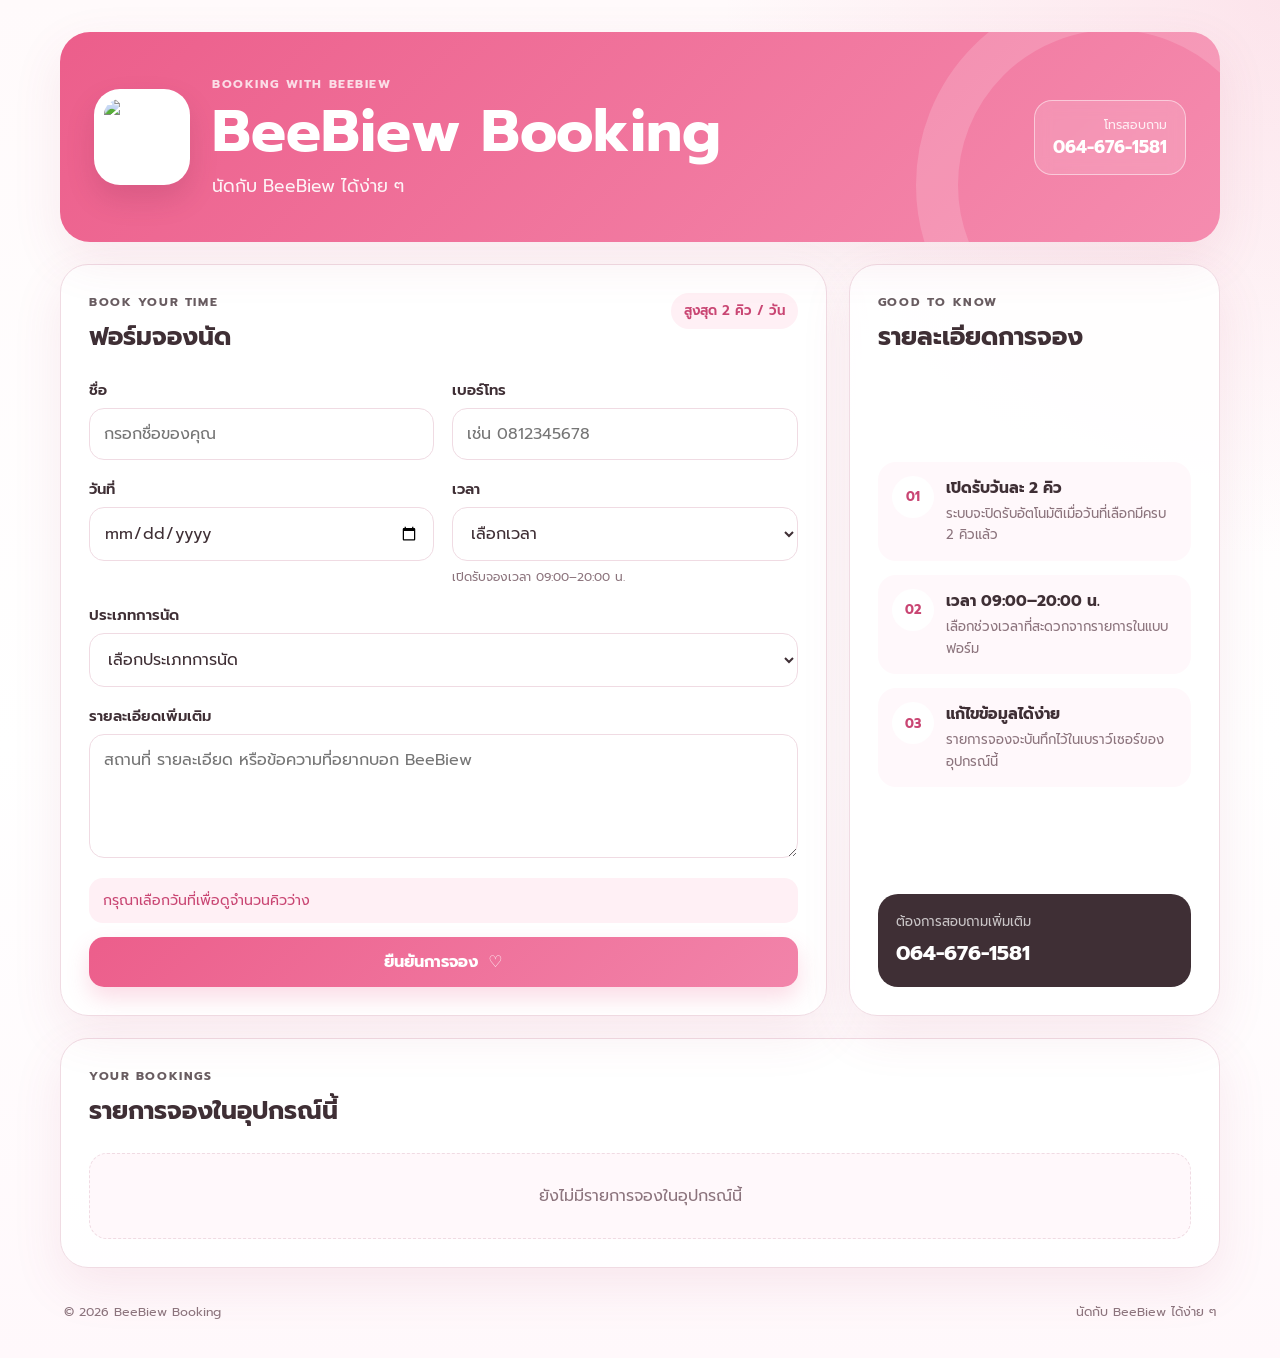
==== index.html @ 846bb70e "Add website files" ====
<!DOCTYPE html>
<html lang="th">
<head>
  <meta charset="UTF-8" />
  <meta name="viewport" content="width=device-width, initial-scale=1.0" />
  <meta name="theme-color" content="#ec5e8b" />
  <title>BeeBiew Booking</title>
  <link rel="preconnect" href="https://fonts.googleapis.com">
  <link rel="preconnect" href="https://fonts.gstatic.com" crossorigin>
  <link href="https://fonts.googleapis.com/css2?family=Prompt:wght@300;400;500;600;700&display=swap" rel="stylesheet">
  <link rel="stylesheet" href="style.css" />
</head>
<body>
  <div class="page-shell">
    <header class="hero">
      <div class="hero__content">
        <img class="logo" src="assets/logo.png" alt="BeeBiew Booking logo">
        <div>
          <p class="eyebrow">BOOKING WITH BEEBIEW</p>
          <h1>BeeBiew Booking</h1>
          <p class="subtitle">นัดกับ BeeBiew ได้ง่าย ๆ</p>
        </div>
      </div>
      <a class="phone-link" href="tel:0646761581" aria-label="โทรหา BeeBiew">
        <span>โทรสอบถาม</span>
        <strong>064-676-1581</strong>
      </a>
    </header>

    <main class="content-grid">
      <section class="card booking-card">
        <div class="section-heading">
          <div>
            <p class="eyebrow">BOOK YOUR TIME</p>
            <h2>ฟอร์มจองนัด</h2>
          </div>
          <div class="slot-badge" id="slotBadge">สูงสุด 2 คิว / วัน</div>
        </div>

        <form id="bookingForm" novalidate>
          <div class="form-grid">
            <div class="field">
              <label for="name">ชื่อ</label>
              <input id="name" name="name" type="text" placeholder="กรอกชื่อของคุณ" required />
              <small class="error"></small>
            </div>

            <div class="field">
              <label for="phone">เบอร์โทร</label>
              <input id="phone" name="phone" type="tel" inputmode="tel" placeholder="เช่น 0812345678" required />
              <small class="error"></small>
            </div>

            <div class="field">
              <label for="date">วันที่</label>
              <input id="date" name="date" type="date" required />
              <small class="error"></small>
            </div>

            <div class="field">
              <label for="time">เวลา</label>
              <select id="time" name="time" required>
                <option value="">เลือกเวลา</option>
              </select>
              <small class="hint">เปิดรับจองเวลา 09:00–20:00 น.</small>
              <small class="error"></small>
            </div>

            <div class="field field--full">
              <label for="type">ประเภทการนัด</label>
              <select id="type" name="type" required>
                <option value="">เลือกประเภทการนัด</option>
                <option>นัดเที่ยว</option>
                <option>นัดกินข้าว</option>
                <option>นัดมาห้อง</option>
                <option>นัดดูหนัง</option>
                <option>นัดอื่น ๆ</option>
              </select>
              <small class="error"></small>
            </div>

            <div class="field field--full">
              <label for="details">รายละเอียดเพิ่มเติม</label>
              <textarea id="details" name="details" rows="4" placeholder="สถานที่ รายละเอียด หรือข้อความที่อยากบอก BeeBiew"></textarea>
              <small class="error"></small>
            </div>
          </div>

          <div class="availability" id="availability" aria-live="polite">
            กรุณาเลือกวันที่เพื่อดูจำนวนคิวว่าง
          </div>

          <button class="primary-button" type="submit">
            <span>ยืนยันการจอง</span>
            <span aria-hidden="true">♡</span>
          </button>
        </form>
      </section>

      <aside class="card info-card">
        <div>
          <p class="eyebrow">GOOD TO KNOW</p>
          <h2>รายละเอียดการจอง</h2>
        </div>

        <div class="info-list">
          <div class="info-item">
            <span class="info-icon">01</span>
            <div>
              <h3>เปิดรับวันละ 2 คิว</h3>
              <p>ระบบจะปิดรับอัตโนมัติเมื่อวันที่เลือกมีครบ 2 คิวแล้ว</p>
            </div>
          </div>
          <div class="info-item">
            <span class="info-icon">02</span>
            <div>
              <h3>เวลา 09:00–20:00 น.</h3>
              <p>เลือกช่วงเวลาที่สะดวกจากรายการในแบบฟอร์ม</p>
            </div>
          </div>
          <div class="info-item">
            <span class="info-icon">03</span>
            <div>
              <h3>แก้ไขข้อมูลได้ง่าย</h3>
              <p>รายการจองจะบันทึกไว้ในเบราว์เซอร์ของอุปกรณ์นี้</p>
            </div>
          </div>
        </div>

        <div class="contact-box">
          <p>ต้องการสอบถามเพิ่มเติม</p>
          <a href="tel:0646761581">064-676-1581</a>
        </div>
      </aside>
    </main>

    <section class="card bookings-card">
      <div class="section-heading">
        <div>
          <p class="eyebrow">YOUR BOOKINGS</p>
          <h2>รายการจองในอุปกรณ์นี้</h2>
        </div>
        <button class="text-button" id="clearAll" type="button">ล้างทั้งหมด</button>
      </div>
      <div id="bookingList" class="booking-list"></div>
    </section>

    <footer>
      <p>© <span id="year"></span> BeeBiew Booking</p>
      <p>นัดกับ BeeBiew ได้ง่าย ๆ</p>
    </footer>
  </div>

  <div class="modal" id="successModal" aria-hidden="true">
    <div class="modal__backdrop" data-close-modal></div>
    <div class="modal__content" role="dialog" aria-modal="true" aria-labelledby="modalTitle">
      <div class="success-icon">✓</div>
      <h2 id="modalTitle">จองสำเร็จแล้ว</h2>
      <p id="modalText">บันทึกรายการจองเรียบร้อย</p>
      <button class="primary-button" type="button" data-close-modal>ตกลง</button>
    </div>
  </div>

  <script src="script.js"></script>
</body>
</html>
---- style.css ----
* {
  box-sizing: border-box;
}

:root {
  --pink: #ec5e8b;
  --pink-dark: #c94673;
  --pink-soft: #fff0f5;
  --pink-pale: #fff8fb;
  --text: #3f2f35;
  --muted: #8c747d;
  --white: #ffffff;
  --border: #f0dbe3;
  --danger: #c93f52;
  --shadow: 0 18px 50px rgba(183, 70, 111, 0.10);
}

html {
  scroll-behavior: smooth;
}

body {
  margin: 0;
  min-height: 100vh;
  font-family: "Prompt", system-ui, -apple-system, BlinkMacSystemFont, "Segoe UI", sans-serif;
  color: var(--text);
  background:
    radial-gradient(circle at top right, rgba(236, 94, 139, 0.14), transparent 30%),
    linear-gradient(180deg, #fffafb 0%, #fff 55%, #fff8fb 100%);
}

button,
input,
select,
textarea {
  font: inherit;
}

button,
a {
  -webkit-tap-highlight-color: transparent;
}

.page-shell {
  width: min(1160px, calc(100% - 32px));
  margin: 0 auto;
  padding: 32px 0 24px;
}

.hero {
  min-height: 210px;
  padding: 34px;
  border-radius: 30px;
  display: flex;
  justify-content: space-between;
  align-items: center;
  gap: 24px;
  color: var(--white);
  background: linear-gradient(135deg, #ec5e8b 0%, #f58caf 100%);
  box-shadow: var(--shadow);
  position: relative;
  overflow: hidden;
}

.hero::after {
  content: "";
  position: absolute;
  right: -90px;
  bottom: -140px;
  width: 310px;
  height: 310px;
  border-radius: 50%;
  border: 42px solid rgba(255, 255, 255, 0.16);
}

.hero__content {
  display: flex;
  align-items: center;
  gap: 22px;
  position: relative;
  z-index: 1;
}

.logo {
  width: 96px;
  height: 96px;
  object-fit: contain;
  background: var(--white);
  border-radius: 26px;
  padding: 10px;
  box-shadow: 0 14px 28px rgba(121, 41, 70, 0.18);
}

.eyebrow {
  margin: 0 0 7px;
  font-size: 0.76rem;
  font-weight: 700;
  letter-spacing: 0.13em;
  opacity: 0.78;
}

.hero h1 {
  margin: 0;
  font-size: clamp(2rem, 5vw, 3.65rem);
  line-height: 1.08;
}

.subtitle {
  margin: 9px 0 0;
  font-size: 1.08rem;
  font-weight: 400;
  opacity: 0.92;
}

.phone-link {
  position: relative;
  z-index: 1;
  display: flex;
  flex-direction: column;
  align-items: flex-end;
  color: var(--white);
  text-decoration: none;
  padding: 14px 18px;
  border: 1px solid rgba(255,255,255,0.5);
  border-radius: 18px;
  background: rgba(255,255,255,0.14);
  backdrop-filter: blur(8px);
}

.phone-link span {
  font-size: 0.78rem;
  opacity: 0.85;
}

.phone-link strong {
  font-size: 1.1rem;
}

.content-grid {
  display: grid;
  grid-template-columns: minmax(0, 1.55fr) minmax(290px, 0.75fr);
  gap: 22px;
  margin-top: 22px;
}

.card {
  border: 1px solid var(--border);
  border-radius: 28px;
  background: rgba(255,255,255,0.92);
  box-shadow: var(--shadow);
}

.booking-card,
.info-card,
.bookings-card {
  padding: 28px;
}

.section-heading {
  display: flex;
  justify-content: space-between;
  align-items: flex-start;
  gap: 18px;
  margin-bottom: 24px;
}

.section-heading h2,
.info-card h2 {
  margin: 0;
  font-size: 1.55rem;
}

.slot-badge {
  padding: 8px 13px;
  border-radius: 999px;
  color: var(--pink-dark);
  background: var(--pink-soft);
  font-size: 0.83rem;
  font-weight: 600;
  white-space: nowrap;
}

.form-grid {
  display: grid;
  grid-template-columns: 1fr 1fr;
  gap: 18px;
}

.field {
  display: flex;
  flex-direction: column;
  gap: 7px;
}

.field--full {
  grid-column: 1 / -1;
}

label {
  font-size: 0.92rem;
  font-weight: 600;
}

input,
select,
textarea {
  width: 100%;
  border: 1px solid var(--border);
  border-radius: 15px;
  padding: 13px 14px;
  outline: none;
  color: var(--text);
  background: var(--white);
  transition: border-color 0.2s ease, box-shadow 0.2s ease, transform 0.2s ease;
}

input:focus,
select:focus,
textarea:focus {
  border-color: var(--pink);
  box-shadow: 0 0 0 4px rgba(236, 94, 139, 0.11);
}

textarea {
  resize: vertical;
  min-height: 118px;
}

.hint {
  color: var(--muted);
  font-size: 0.76rem;
}

.error {
  display: none;
  color: var(--danger);
  font-size: 0.76rem;
}

.field.invalid input,
.field.invalid select,
.field.invalid textarea {
  border-color: var(--danger);
}

.field.invalid .error {
  display: block;
}

.availability {
  margin: 20px 0 14px;
  padding: 12px 14px;
  border-radius: 14px;
  color: var(--pink-dark);
  background: var(--pink-soft);
  font-size: 0.88rem;
}

.availability.full {
  color: var(--danger);
  background: #fff0f2;
}

.primary-button {
  width: 100%;
  min-height: 50px;
  border: 0;
  border-radius: 15px;
  color: var(--white);
  background: linear-gradient(135deg, var(--pink), #f284aa);
  font-weight: 700;
  cursor: pointer;
  display: flex;
  justify-content: center;
  align-items: center;
  gap: 10px;
  box-shadow: 0 11px 22px rgba(236, 94, 139, 0.22);
  transition: transform 0.2s ease, opacity 0.2s ease;
}

.primary-button:hover {
  transform: translateY(-1px);
}

.primary-button:disabled {
  cursor: not-allowed;
  opacity: 0.5;
  transform: none;
}

.info-card {
  display: flex;
  flex-direction: column;
  justify-content: space-between;
}

.info-list {
  display: grid;
  gap: 14px;
  margin: 26px 0;
}

.info-item {
  display: grid;
  grid-template-columns: 42px 1fr;
  gap: 12px;
  align-items: flex-start;
  padding: 14px;
  border-radius: 18px;
  background: var(--pink-pale);
}

.info-icon {
  display: grid;
  place-items: center;
  width: 42px;
  height: 42px;
  border-radius: 50%;
  color: var(--pink-dark);
  background: var(--white);
  font-weight: 700;
  font-size: 0.8rem;
}

.info-item h3 {
  margin: 0 0 5px;
  font-size: 0.96rem;
}

.info-item p {
  margin: 0;
  color: var(--muted);
  font-size: 0.82rem;
  line-height: 1.65;
}

.contact-box {
  padding: 18px;
  border-radius: 20px;
  color: var(--white);
  background: var(--text);
}

.contact-box p {
  margin: 0 0 5px;
  font-size: 0.82rem;
  opacity: 0.72;
}

.contact-box a {
  color: var(--white);
  font-size: 1.3rem;
  font-weight: 700;
  text-decoration: none;
}

.bookings-card {
  margin-top: 22px;
}

.text-button {
  border: 0;
  padding: 8px 0;
  color: var(--pink-dark);
  background: transparent;
  font-weight: 600;
  cursor: pointer;
}

.booking-list {
  display: grid;
  gap: 12px;
}

.booking-item {
  display: grid;
  grid-template-columns: 1fr auto;
  gap: 18px;
  align-items: center;
  padding: 16px 18px;
  border: 1px solid var(--border);
  border-radius: 18px;
  background: var(--pink-pale);
}

.booking-item h3 {
  margin: 0 0 6px;
  font-size: 1rem;
}

.booking-meta {
  margin: 0;
  color: var(--muted);
  font-size: 0.82rem;
  line-height: 1.65;
}

.delete-button {
  border: 0;
  border-radius: 12px;
  padding: 9px 12px;
  color: var(--danger);
  background: #fff0f2;
  font-weight: 600;
  cursor: pointer;
}

.empty-state {
  padding: 30px 18px;
  border: 1px dashed var(--border);
  border-radius: 18px;
  text-align: center;
  color: var(--muted);
  background: var(--pink-pale);
}

footer {
  display: flex;
  justify-content: space-between;
  gap: 18px;
  padding: 22px 4px 0;
  color: var(--muted);
  font-size: 0.78rem;
}

.modal {
  position: fixed;
  inset: 0;
  display: none;
  place-items: center;
  padding: 20px;
  z-index: 20;
}

.modal.show {
  display: grid;
}

.modal__backdrop {
  position: absolute;
  inset: 0;
  background: rgba(63, 47, 53, 0.48);
  backdrop-filter: blur(4px);
}

.modal__content {
  position: relative;
  width: min(420px, 100%);
  padding: 30px;
  border-radius: 26px;
  text-align: center;
  background: var(--white);
  box-shadow: var(--shadow);
}

.success-icon {
  width: 68px;
  height: 68px;
  margin: 0 auto 16px;
  display: grid;
  place-items: center;
  border-radius: 50%;
  color: var(--white);
  background: var(--pink);
  font-size: 2rem;
  font-weight: 700;
}

.modal__content h2 {
  margin: 0 0 8px;
}

.modal__content p {
  margin: 0 0 22px;
  color: var(--muted);
}

@media (max-width: 820px) {
  .hero {
    align-items: flex-start;
    flex-direction: column;
  }

  .phone-link {
    align-items: flex-start;
  }

  .content-grid {
    grid-template-columns: 1fr;
  }
}

@media (max-width: 560px) {
  .page-shell {
    width: min(100% - 20px, 1160px);
    padding-top: 10px;
  }

  .hero,
  .card {
    border-radius: 22px;
  }

  .hero {
    min-height: auto;
    padding: 24px 20px;
  }

  .hero__content {
    align-items: flex-start;
    gap: 14px;
  }

  .logo {
    width: 72px;
    height: 72px;
    border-radius: 20px;
  }

  .hero h1 {
    font-size: 2rem;
  }

  .subtitle {
    font-size: 0.96rem;
  }

  .phone-link {
    width: 100%;
  }

  .booking-card,
  .info-card,
  .bookings-card {
    padding: 20px;
  }

  .section-heading {
    flex-direction: column;
    margin-bottom: 20px;
  }

  .form-grid {
    grid-template-columns: 1fr;
  }

  .field--full {
    grid-column: auto;
  }

  .booking-item {
    grid-template-columns: 1fr;
  }

  .delete-button {
    width: 100%;
  }

  footer {
    flex-direction: column;
    gap: 2px;
  }
}
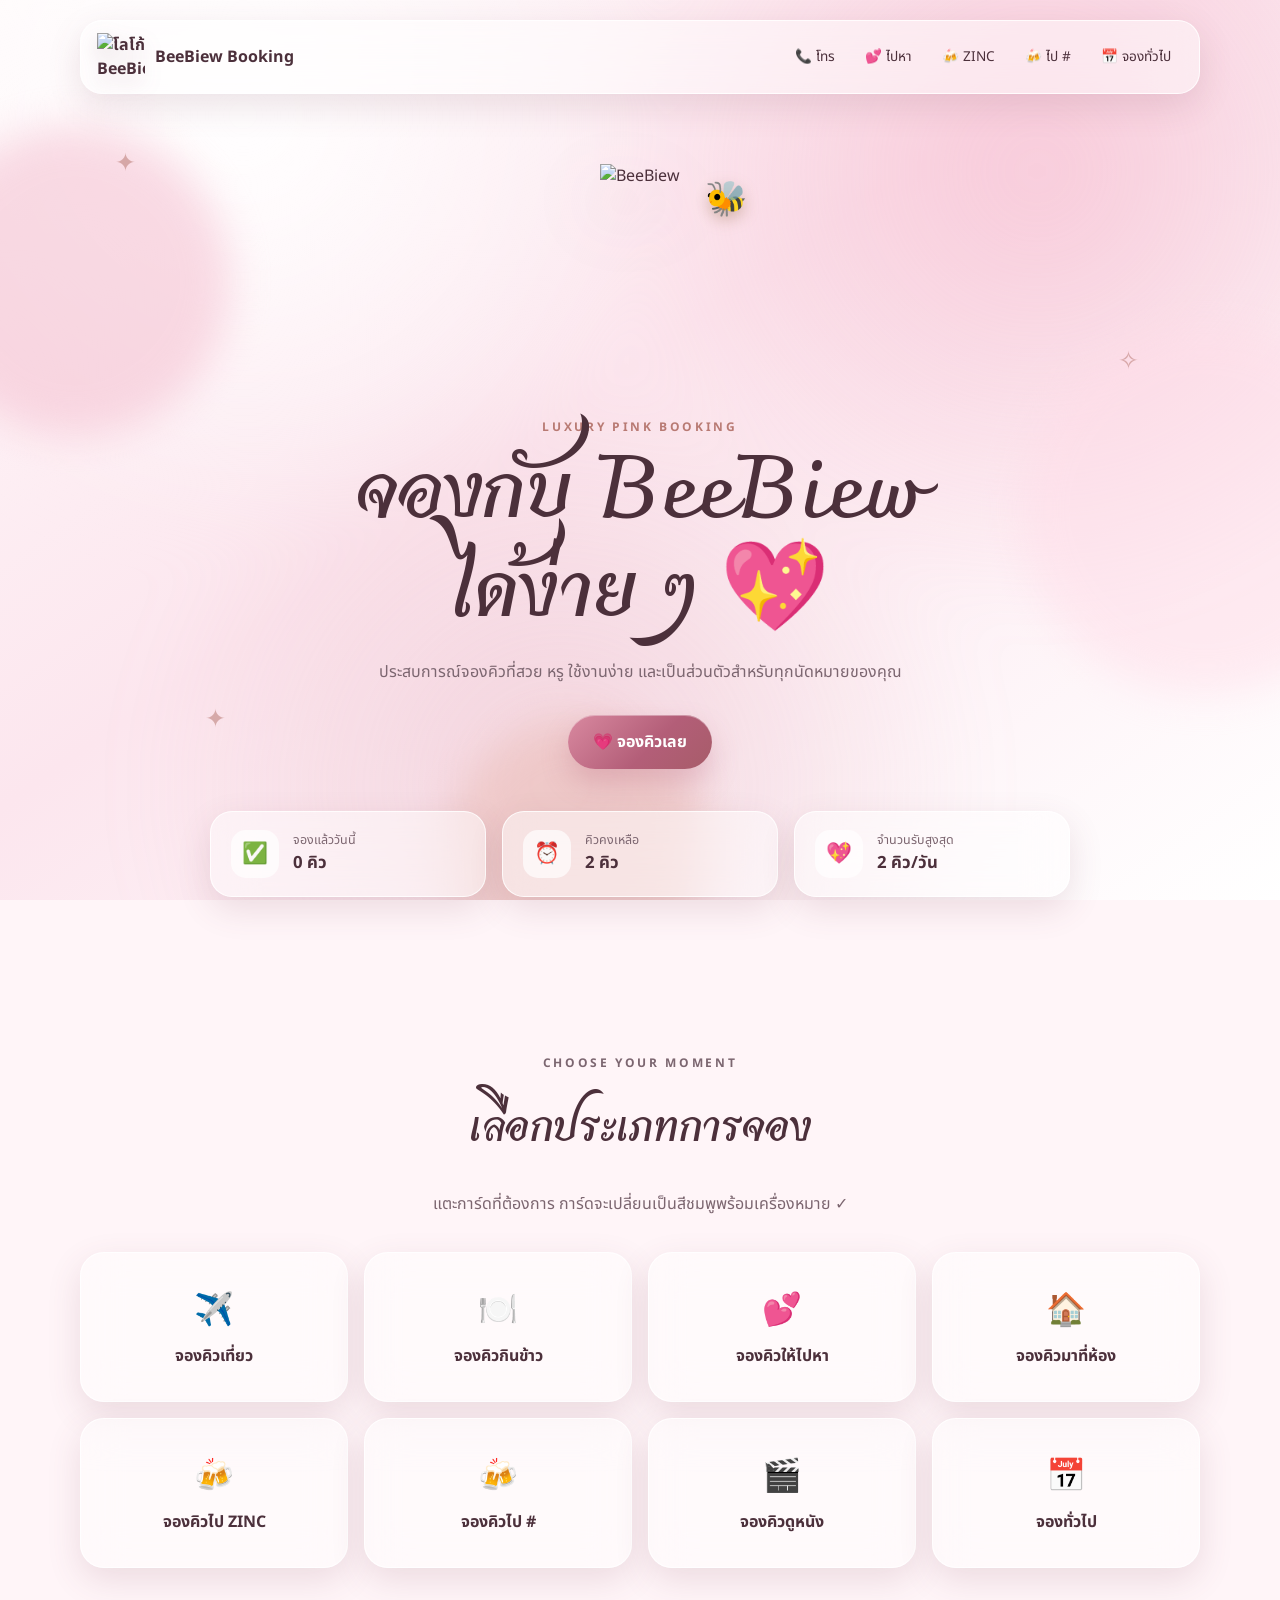
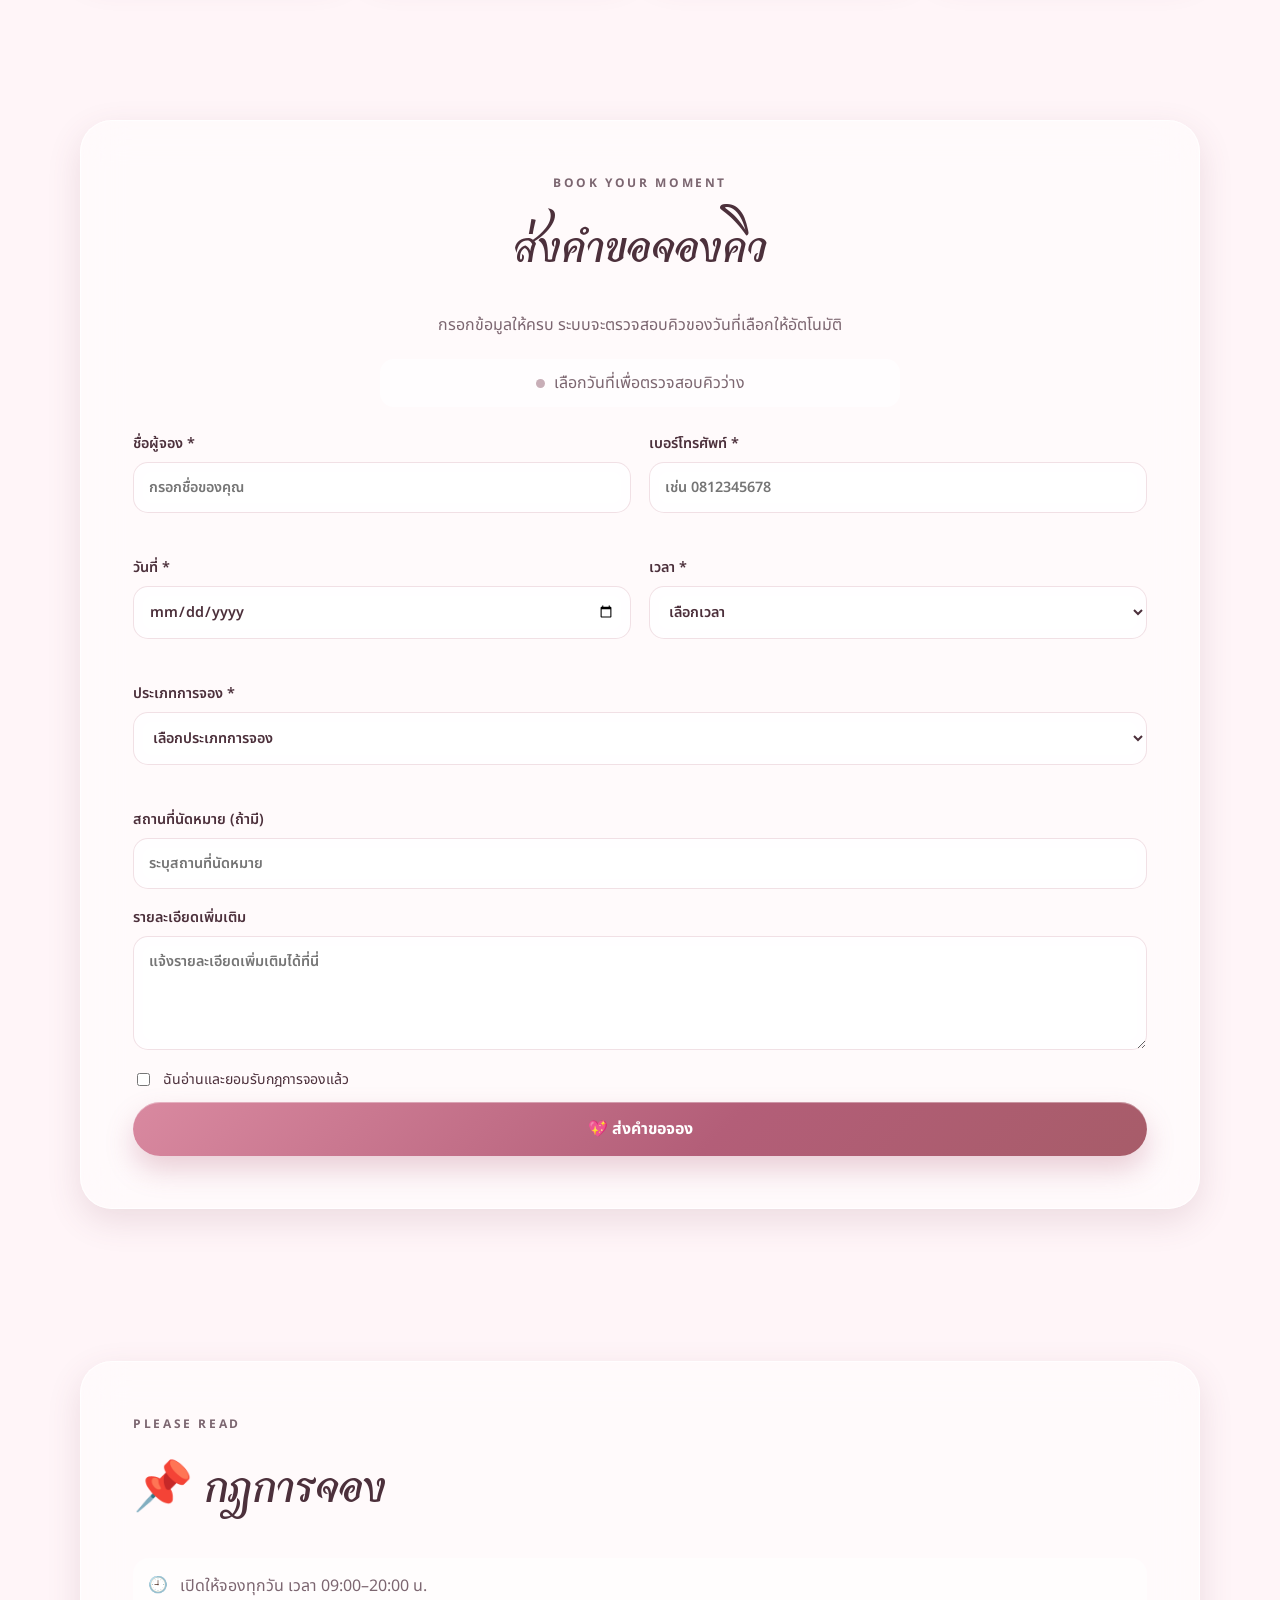
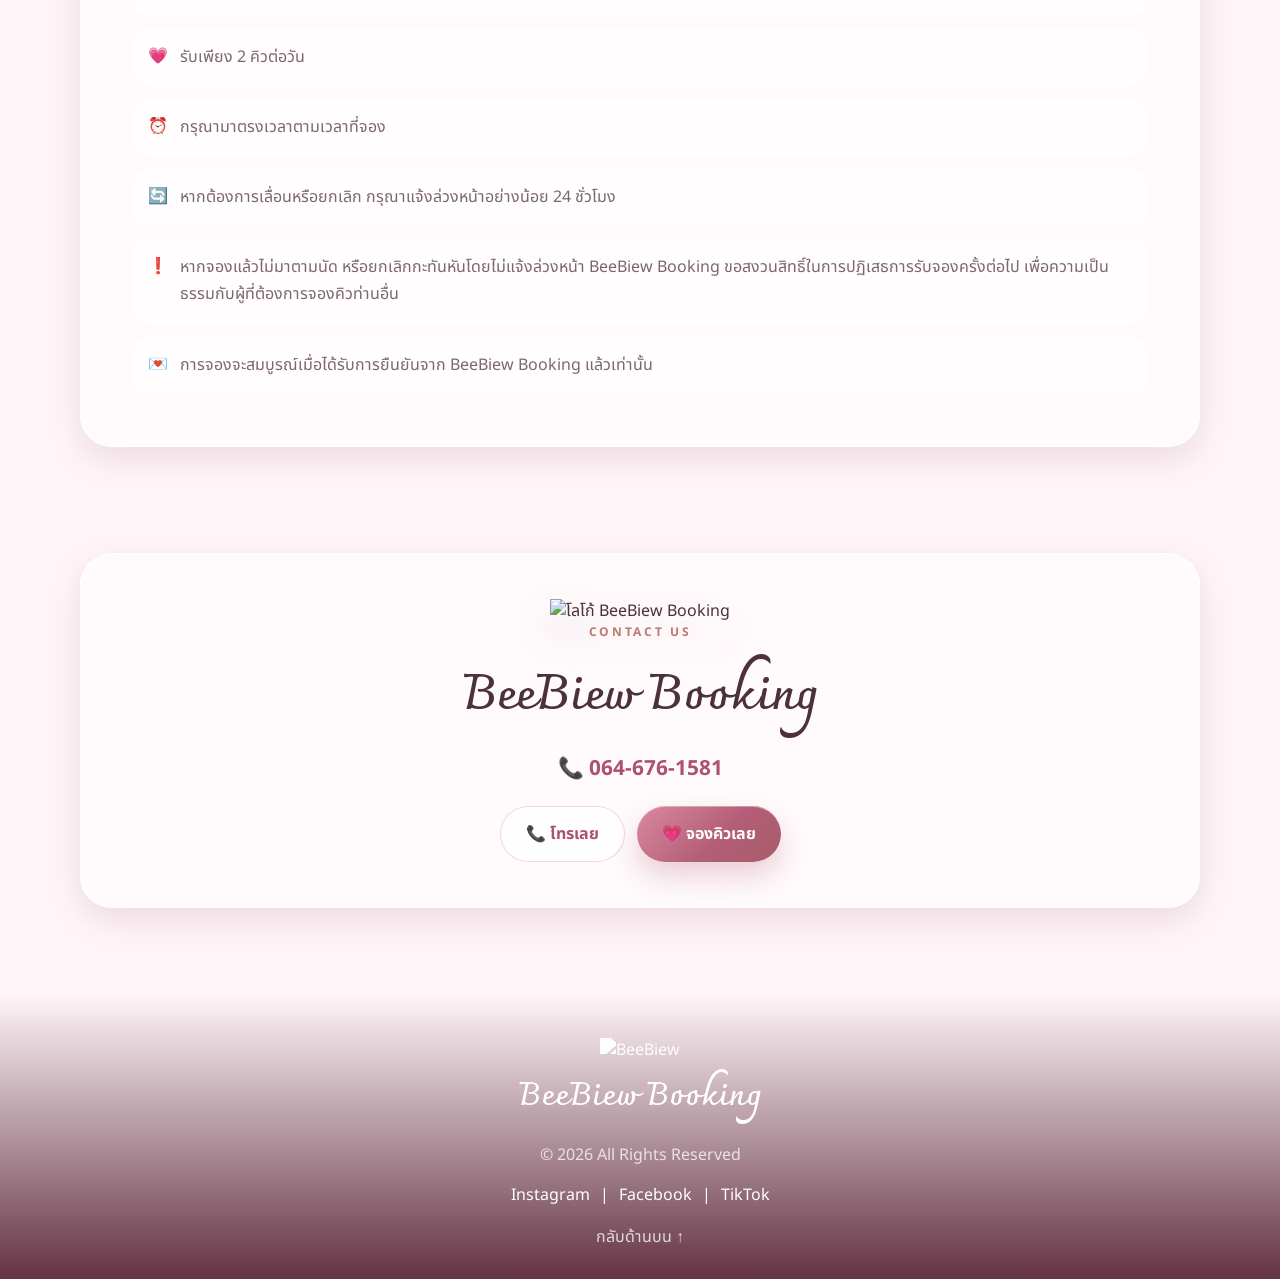
==== commit 12eb0c30: "Upload new BeeBiew Booking" ====
--- a/index.html
+++ b/index.html
@@ -3,164 +3,90 @@
 <head>
   <meta charset="UTF-8" />
   <meta name="viewport" content="width=device-width, initial-scale=1.0" />
-  <meta name="theme-color" content="#ec5e8b" />
+  <meta name="theme-color" content="#c46d84" />
+  <meta name="description" content="BeeBiew Booking ระบบส่งคำขอจองคิวออนไลน์สไตล์ Luxury Pink" />
   <title>BeeBiew Booking</title>
   <link rel="preconnect" href="https://fonts.googleapis.com">
   <link rel="preconnect" href="https://fonts.gstatic.com" crossorigin>
-  <link href="https://fonts.googleapis.com/css2?family=Prompt:wght@300;400;500;600;700&display=swap" rel="stylesheet">
+  <link href="https://fonts.googleapis.com/css2?family=Charmonman:wght@400;700&family=Noto+Sans+Thai:wght@300;400;500;600;700&display=swap" rel="stylesheet">
   <link rel="stylesheet" href="style.css" />
 </head>
 <body>
-  <div class="page-shell">
-    <header class="hero">
-      <div class="hero__content">
-        <img class="logo" src="assets/logo.png" alt="BeeBiew Booking logo">
-        <div>
-          <p class="eyebrow">BOOKING WITH BEEBIEW</p>
-          <h1>BeeBiew Booking</h1>
-          <p class="subtitle">นัดกับ BeeBiew ได้ง่าย ๆ</p>
-        </div>
+  <div class="luxury-bg" aria-hidden="true">
+    <span class="blur-orb orb-one"></span><span class="blur-orb orb-two"></span><span class="blur-orb orb-three"></span>
+    <span class="sparkle sparkle-one">✦</span><span class="sparkle sparkle-two">✧</span><span class="sparkle sparkle-three">✦</span>
+  </div>
+
+  <header class="hero" id="home">
+    <nav class="nav container glass-nav" aria-label="เมนูหลัก">
+      <a class="brand" href="#home"><img src="assets/logo.png" alt="โลโก้ BeeBiew" /><span>BeeBiew Booking</span></a>
+      <div class="nav-menu">
+        <a href="tel:0646761581">📞 โทร</a>
+        <a href="#booking-types">💕 ไปหา</a>
+        <a href="#booking-types">🍻 ZINC</a>
+        <a href="#booking-types">🍻 ไป #</a>
+        <a href="#booking">📅 จองทั่วไป</a>
       </div>
-      <a class="phone-link" href="tel:0646761581" aria-label="โทรหา BeeBiew">
-        <span>โทรสอบถาม</span>
-        <strong>064-676-1581</strong>
-      </a>
-    </header>
+    </nav>
 
-    <main class="content-grid">
-      <section class="card booking-card">
-        <div class="section-heading">
-          <div>
-            <p class="eyebrow">BOOK YOUR TIME</p>
-            <h2>ฟอร์มจองนัด</h2>
-          </div>
-          <div class="slot-badge" id="slotBadge">สูงสุด 2 คิว / วัน</div>
-        </div>
+    <div class="hero-content container reveal">
+      <div class="hero-logo-wrap"><span class="gold-bee">🐝</span><img class="hero-logo" src="assets/logo.png" alt="BeeBiew" /></div>
+      <p class="eyebrow">LUXURY PINK BOOKING</p>
+      <h1>จองกับ BeeBiew<br />ได้ง่าย ๆ <span>💖</span></h1>
+      <p class="hero-text">ประสบการณ์จองคิวที่สวย หรู ใช้งานง่าย และเป็นส่วนตัวสำหรับทุกนัดหมายของคุณ</p>
+      <a class="primary-button bounce-button" href="#booking">💗 จองคิวเลย</a>
 
+      <div class="summary-grid reveal" id="summaryCards">
+        <article class="summary-card glass-panel"><span class="summary-icon">✅</span><div><small>จองแล้ววันนี้</small><strong id="todayBooked">0 คิว</strong></div></article>
+        <article class="summary-card glass-panel"><span class="summary-icon">⏰</span><div><small>คิวคงเหลือ</small><strong id="todayRemaining">2 คิว</strong></div></article>
+        <article class="summary-card glass-panel"><span class="summary-icon">💖</span><div><small>จำนวนรับสูงสุด</small><strong>2 คิว/วัน</strong></div></article>
+      </div>
+    </div>
+  </header>
+
+  <main>
+    <section class="section container reveal" id="booking-types">
+      <div class="section-heading"><p class="eyebrow">CHOOSE YOUR MOMENT</p><h2>เลือกประเภทการจอง</h2><p>แตะการ์ดที่ต้องการ การ์ดจะเปลี่ยนเป็นสีชมพูพร้อมเครื่องหมาย ✓</p></div>
+      <div class="booking-grid" id="bookingCards">
+        <button class="booking-card glass-panel" type="button" data-type="จองคิวเที่ยว"><span class="card-icon">✈️</span><span>จองคิวเที่ยว</span><span class="check">✓</span></button>
+        <button class="booking-card glass-panel" type="button" data-type="จองคิวกินข้าว"><span class="card-icon">🍽️</span><span>จองคิวกินข้าว</span><span class="check">✓</span></button>
+        <button class="booking-card glass-panel" type="button" data-type="จองคิวให้ไปหา"><span class="card-icon">💕</span><span>จองคิวให้ไปหา</span><span class="check">✓</span></button>
+        <button class="booking-card glass-panel" type="button" data-type="จองคิวมาที่ห้อง"><span class="card-icon">🏠</span><span>จองคิวมาที่ห้อง</span><span class="check">✓</span></button>
+        <button class="booking-card glass-panel" type="button" data-type="จองคิวไป Zinc"><span class="card-icon">🍻</span><span>จองคิวไป ZINC</span><span class="check">✓</span></button>
+        <button class="booking-card glass-panel" type="button" data-type="จองคิวไป #"><span class="card-icon">🍻</span><span>จองคิวไป #</span><span class="check">✓</span></button>
+        <button class="booking-card glass-panel" type="button" data-type="จองคิวดูหนัง"><span class="card-icon">🎬</span><span>จองคิวดูหนัง</span><span class="check">✓</span></button>
+        <button class="booking-card glass-panel" type="button" data-type="จองคิวอื่น ๆ"><span class="card-icon">📅</span><span>จองทั่วไป</span><span class="check">✓</span></button>
+      </div>
+    </section>
+
+    <section class="section container reveal" id="booking">
+      <div class="booking-panel glass-panel">
+        <div class="form-intro"><p class="eyebrow">BOOK YOUR MOMENT</p><h2>ส่งคำขอจองคิว</h2><p>กรอกข้อมูลให้ครบ ระบบจะตรวจสอบคิวของวันที่เลือกให้อัตโนมัติ</p><div class="availability" id="availabilityBox" role="status" aria-live="polite"><span class="availability-dot"></span><span id="availabilityText">เลือกวันที่เพื่อตรวจสอบคิวว่าง</span></div></div>
         <form id="bookingForm" novalidate>
           <div class="form-grid">
-            <div class="field">
-              <label for="name">ชื่อ</label>
-              <input id="name" name="name" type="text" placeholder="กรอกชื่อของคุณ" required />
-              <small class="error"></small>
-            </div>
-
-            <div class="field">
-              <label for="phone">เบอร์โทร</label>
-              <input id="phone" name="phone" type="tel" inputmode="tel" placeholder="เช่น 0812345678" required />
-              <small class="error"></small>
-            </div>
-
-            <div class="field">
-              <label for="date">วันที่</label>
-              <input id="date" name="date" type="date" required />
-              <small class="error"></small>
-            </div>
-
-            <div class="field">
-              <label for="time">เวลา</label>
-              <select id="time" name="time" required>
-                <option value="">เลือกเวลา</option>
-              </select>
-              <small class="hint">เปิดรับจองเวลา 09:00–20:00 น.</small>
-              <small class="error"></small>
-            </div>
-
-            <div class="field field--full">
-              <label for="type">ประเภทการนัด</label>
-              <select id="type" name="type" required>
-                <option value="">เลือกประเภทการนัด</option>
-                <option>นัดเที่ยว</option>
-                <option>นัดกินข้าว</option>
-                <option>นัดมาห้อง</option>
-                <option>นัดดูหนัง</option>
-                <option>นัดอื่น ๆ</option>
-              </select>
-              <small class="error"></small>
-            </div>
-
-            <div class="field field--full">
-              <label for="details">รายละเอียดเพิ่มเติม</label>
-              <textarea id="details" name="details" rows="4" placeholder="สถานที่ รายละเอียด หรือข้อความที่อยากบอก BeeBiew"></textarea>
-              <small class="error"></small>
-            </div>
+            <label class="field"><span>ชื่อผู้จอง *</span><input type="text" id="name" name="name" placeholder="กรอกชื่อของคุณ" autocomplete="name" required /><small class="error-message"></small></label>
+            <label class="field"><span>เบอร์โทรศัพท์ *</span><input type="tel" id="phone" name="phone" placeholder="เช่น 0812345678" inputmode="tel" autocomplete="tel" required /><small class="error-message"></small></label>
+            <label class="field"><span>วันที่ *</span><input type="date" id="date" name="date" required /><small class="error-message"></small></label>
+            <label class="field"><span>เวลา *</span><select id="time" name="time" required><option value="">เลือกเวลา</option></select><small class="error-message"></small></label>
+            <label class="field full-width"><span>ประเภทการจอง *</span><select id="bookingType" name="bookingType" required><option value="">เลือกประเภทการจอง</option><option>จองคิวเที่ยว</option><option>จองคิวกินข้าว</option><option>จองคิวให้ไปหา</option><option>จองคิวมาที่ห้อง</option><option>จองคิวไป Zinc</option><option>จองคิวไป #</option><option>จองคิวดูหนัง</option><option>จองคิวอื่น ๆ</option></select><small class="error-message"></small></label>
+            <label class="field full-width"><span>สถานที่นัดหมาย (ถ้ามี)</span><input type="text" id="location" name="location" placeholder="ระบุสถานที่นัดหมาย" /></label>
+            <label class="field full-width"><span>รายละเอียดเพิ่มเติม</span><textarea id="details" name="details" rows="4" placeholder="แจ้งรายละเอียดเพิ่มเติมได้ที่นี่"></textarea></label>
           </div>
-
-          <div class="availability" id="availability" aria-live="polite">
-            กรุณาเลือกวันที่เพื่อดูจำนวนคิวว่าง
-          </div>
-
-          <button class="primary-button" type="submit">
-            <span>ยืนยันการจอง</span>
-            <span aria-hidden="true">♡</span>
-          </button>
+          <label class="consent"><input type="checkbox" id="rulesConsent" required /><span>ฉันอ่านและยอมรับกฎการจองแล้ว</span></label><small class="consent-error" id="consentError"></small>
+          <button class="primary-button submit-button bounce-button" id="submitButton" type="submit">💖 ส่งคำขอจอง</button>
         </form>
-      </section>
-
-      <aside class="card info-card">
-        <div>
-          <p class="eyebrow">GOOD TO KNOW</p>
-          <h2>รายละเอียดการจอง</h2>
-        </div>
-
-        <div class="info-list">
-          <div class="info-item">
-            <span class="info-icon">01</span>
-            <div>
-              <h3>เปิดรับวันละ 2 คิว</h3>
-              <p>ระบบจะปิดรับอัตโนมัติเมื่อวันที่เลือกมีครบ 2 คิวแล้ว</p>
-            </div>
-          </div>
-          <div class="info-item">
-            <span class="info-icon">02</span>
-            <div>
-              <h3>เวลา 09:00–20:00 น.</h3>
-              <p>เลือกช่วงเวลาที่สะดวกจากรายการในแบบฟอร์ม</p>
-            </div>
-          </div>
-          <div class="info-item">
-            <span class="info-icon">03</span>
-            <div>
-              <h3>แก้ไขข้อมูลได้ง่าย</h3>
-              <p>รายการจองจะบันทึกไว้ในเบราว์เซอร์ของอุปกรณ์นี้</p>
-            </div>
-          </div>
-        </div>
-
-        <div class="contact-box">
-          <p>ต้องการสอบถามเพิ่มเติม</p>
-          <a href="tel:0646761581">064-676-1581</a>
-        </div>
-      </aside>
-    </main>
-
-    <section class="card bookings-card">
-      <div class="section-heading">
-        <div>
-          <p class="eyebrow">YOUR BOOKINGS</p>
-          <h2>รายการจองในอุปกรณ์นี้</h2>
-        </div>
-        <button class="text-button" id="clearAll" type="button">ล้างทั้งหมด</button>
       </div>
-      <div id="bookingList" class="booking-list"></div>
     </section>
 
-    <footer>
-      <p>© <span id="year"></span> BeeBiew Booking</p>
-      <p>นัดกับ BeeBiew ได้ง่าย ๆ</p>
-    </footer>
-  </div>
+    <section class="section container reveal"><div class="rules-panel glass-panel"><div class="section-heading left"><p class="eyebrow">PLEASE READ</p><h2>📌 กฎการจอง</h2></div><ul class="rules-list"><li><span>🕘</span><p>เปิดให้จองทุกวัน เวลา 09:00–20:00 น.</p></li><li><span>💗</span><p>รับเพียง 2 คิวต่อวัน</p></li><li><span>⏰</span><p>กรุณามาตรงเวลาตามเวลาที่จอง</p></li><li><span>🔄</span><p>หากต้องการเลื่อนหรือยกเลิก กรุณาแจ้งล่วงหน้าอย่างน้อย 24 ชั่วโมง</p></li><li><span>❗</span><p>หากจองแล้วไม่มาตามนัด หรือยกเลิกกะทันหันโดยไม่แจ้งล่วงหน้า BeeBiew Booking ขอสงวนสิทธิ์ในการปฏิเสธการรับจองครั้งต่อไป เพื่อความเป็นธรรมกับผู้ที่ต้องการจองคิวท่านอื่น</p></li><li><span>💌</span><p>การจองจะสมบูรณ์เมื่อได้รับการยืนยันจาก BeeBiew Booking แล้วเท่านั้น</p></li></ul></div></section>
 
-  <div class="modal" id="successModal" aria-hidden="true">
-    <div class="modal__backdrop" data-close-modal></div>
-    <div class="modal__content" role="dialog" aria-modal="true" aria-labelledby="modalTitle">
-      <div class="success-icon">✓</div>
-      <h2 id="modalTitle">จองสำเร็จแล้ว</h2>
-      <p id="modalText">บันทึกรายการจองเรียบร้อย</p>
-      <button class="primary-button" type="button" data-close-modal>ตกลง</button>
-    </div>
-  </div>
+    <section class="contact-section reveal"><div class="container contact-card glass-panel"><img src="assets/logo.png" alt="โลโก้ BeeBiew Booking" /><p class="eyebrow">CONTACT US</p><h2>BeeBiew Booking</h2><a class="phone-number" href="tel:0646761581">📞 064-676-1581</a><div class="contact-actions"><a class="secondary-button bounce-button" href="tel:0646761581">📞 โทรเลย</a><a class="primary-button bounce-button" href="#booking">💗 จองคิวเลย</a></div></div></section>
+  </main>
 
+  <footer class="luxury-footer"><div class="container footer-content"><img src="assets/logo.png" alt="BeeBiew" /><h3>BeeBiew Booking</h3><p>© 2026 All Rights Reserved</p><div class="social-links"><a href="#" aria-label="Instagram">Instagram</a><span>|</span><a href="#" aria-label="Facebook">Facebook</a><span>|</span><a href="#" aria-label="TikTok">TikTok</a></div><a class="back-top" href="#home">กลับด้านบน ↑</a></div></footer>
+
+  <div class="toast" id="toast" role="status" aria-live="polite"></div>
+  <div class="modal" id="successModal" aria-hidden="true"><div class="modal-backdrop" data-close-modal></div><div class="modal-content" role="dialog" aria-modal="true" aria-labelledby="successTitle"><button class="modal-close" type="button" data-close-modal aria-label="ปิด">×</button><div class="success-icon">💖</div><h2 id="successTitle">ส่งคำขอจองสำเร็จ</h2><p>BeeBiew Booking ได้รับคำขอของคุณแล้ว กรุณารอการติดต่อกลับเพื่อยืนยันคิว</p><div class="booking-summary" id="bookingSummary"></div><button class="primary-button bounce-button" type="button" data-close-modal>เรียบร้อย</button></div></div>
   <script src="script.js"></script>
 </body>
 </html>
--- a/style.css
+++ b/style.css
@@ -1,563 +1 @@
-* {
-  box-sizing: border-box;
-}
-
-:root {
-  --pink: #ec5e8b;
-  --pink-dark: #c94673;
-  --pink-soft: #fff0f5;
-  --pink-pale: #fff8fb;
-  --text: #3f2f35;
-  --muted: #8c747d;
-  --white: #ffffff;
-  --border: #f0dbe3;
-  --danger: #c93f52;
-  --shadow: 0 18px 50px rgba(183, 70, 111, 0.10);
-}
-
-html {
-  scroll-behavior: smooth;
-}
-
-body {
-  margin: 0;
-  min-height: 100vh;
-  font-family: "Prompt", system-ui, -apple-system, BlinkMacSystemFont, "Segoe UI", sans-serif;
-  color: var(--text);
-  background:
-    radial-gradient(circle at top right, rgba(236, 94, 139, 0.14), transparent 30%),
-    linear-gradient(180deg, #fffafb 0%, #fff 55%, #fff8fb 100%);
-}
-
-button,
-input,
-select,
-textarea {
-  font: inherit;
-}
-
-button,
-a {
-  -webkit-tap-highlight-color: transparent;
-}
-
-.page-shell {
-  width: min(1160px, calc(100% - 32px));
-  margin: 0 auto;
-  padding: 32px 0 24px;
-}
-
-.hero {
-  min-height: 210px;
-  padding: 34px;
-  border-radius: 30px;
-  display: flex;
-  justify-content: space-between;
-  align-items: center;
-  gap: 24px;
-  color: var(--white);
-  background: linear-gradient(135deg, #ec5e8b 0%, #f58caf 100%);
-  box-shadow: var(--shadow);
-  position: relative;
-  overflow: hidden;
-}
-
-.hero::after {
-  content: "";
-  position: absolute;
-  right: -90px;
-  bottom: -140px;
-  width: 310px;
-  height: 310px;
-  border-radius: 50%;
-  border: 42px solid rgba(255, 255, 255, 0.16);
-}
-
-.hero__content {
-  display: flex;
-  align-items: center;
-  gap: 22px;
-  position: relative;
-  z-index: 1;
-}
-
-.logo {
-  width: 96px;
-  height: 96px;
-  object-fit: contain;
-  background: var(--white);
-  border-radius: 26px;
-  padding: 10px;
-  box-shadow: 0 14px 28px rgba(121, 41, 70, 0.18);
-}
-
-.eyebrow {
-  margin: 0 0 7px;
-  font-size: 0.76rem;
-  font-weight: 700;
-  letter-spacing: 0.13em;
-  opacity: 0.78;
-}
-
-.hero h1 {
-  margin: 0;
-  font-size: clamp(2rem, 5vw, 3.65rem);
-  line-height: 1.08;
-}
-
-.subtitle {
-  margin: 9px 0 0;
-  font-size: 1.08rem;
-  font-weight: 400;
-  opacity: 0.92;
-}
-
-.phone-link {
-  position: relative;
-  z-index: 1;
-  display: flex;
-  flex-direction: column;
-  align-items: flex-end;
-  color: var(--white);
-  text-decoration: none;
-  padding: 14px 18px;
-  border: 1px solid rgba(255,255,255,0.5);
-  border-radius: 18px;
-  background: rgba(255,255,255,0.14);
-  backdrop-filter: blur(8px);
-}
-
-.phone-link span {
-  font-size: 0.78rem;
-  opacity: 0.85;
-}
-
-.phone-link strong {
-  font-size: 1.1rem;
-}
-
-.content-grid {
-  display: grid;
-  grid-template-columns: minmax(0, 1.55fr) minmax(290px, 0.75fr);
-  gap: 22px;
-  margin-top: 22px;
-}
-
-.card {
-  border: 1px solid var(--border);
-  border-radius: 28px;
-  background: rgba(255,255,255,0.92);
-  box-shadow: var(--shadow);
-}
-
-.booking-card,
-.info-card,
-.bookings-card {
-  padding: 28px;
-}
-
-.section-heading {
-  display: flex;
-  justify-content: space-between;
-  align-items: flex-start;
-  gap: 18px;
-  margin-bottom: 24px;
-}
-
-.section-heading h2,
-.info-card h2 {
-  margin: 0;
-  font-size: 1.55rem;
-}
-
-.slot-badge {
-  padding: 8px 13px;
-  border-radius: 999px;
-  color: var(--pink-dark);
-  background: var(--pink-soft);
-  font-size: 0.83rem;
-  font-weight: 600;
-  white-space: nowrap;
-}
-
-.form-grid {
-  display: grid;
-  grid-template-columns: 1fr 1fr;
-  gap: 18px;
-}
-
-.field {
-  display: flex;
-  flex-direction: column;
-  gap: 7px;
-}
-
-.field--full {
-  grid-column: 1 / -1;
-}
-
-label {
-  font-size: 0.92rem;
-  font-weight: 600;
-}
-
-input,
-select,
-textarea {
-  width: 100%;
-  border: 1px solid var(--border);
-  border-radius: 15px;
-  padding: 13px 14px;
-  outline: none;
-  color: var(--text);
-  background: var(--white);
-  transition: border-color 0.2s ease, box-shadow 0.2s ease, transform 0.2s ease;
-}
-
-input:focus,
-select:focus,
-textarea:focus {
-  border-color: var(--pink);
-  box-shadow: 0 0 0 4px rgba(236, 94, 139, 0.11);
-}
-
-textarea {
-  resize: vertical;
-  min-height: 118px;
-}
-
-.hint {
-  color: var(--muted);
-  font-size: 0.76rem;
-}
-
-.error {
-  display: none;
-  color: var(--danger);
-  font-size: 0.76rem;
-}
-
-.field.invalid input,
-.field.invalid select,
-.field.invalid textarea {
-  border-color: var(--danger);
-}
-
-.field.invalid .error {
-  display: block;
-}
-
-.availability {
-  margin: 20px 0 14px;
-  padding: 12px 14px;
-  border-radius: 14px;
-  color: var(--pink-dark);
-  background: var(--pink-soft);
-  font-size: 0.88rem;
-}
-
-.availability.full {
-  color: var(--danger);
-  background: #fff0f2;
-}
-
-.primary-button {
-  width: 100%;
-  min-height: 50px;
-  border: 0;
-  border-radius: 15px;
-  color: var(--white);
-  background: linear-gradient(135deg, var(--pink), #f284aa);
-  font-weight: 700;
-  cursor: pointer;
-  display: flex;
-  justify-content: center;
-  align-items: center;
-  gap: 10px;
-  box-shadow: 0 11px 22px rgba(236, 94, 139, 0.22);
-  transition: transform 0.2s ease, opacity 0.2s ease;
-}
-
-.primary-button:hover {
-  transform: translateY(-1px);
-}
-
-.primary-button:disabled {
-  cursor: not-allowed;
-  opacity: 0.5;
-  transform: none;
-}
-
-.info-card {
-  display: flex;
-  flex-direction: column;
-  justify-content: space-between;
-}
-
-.info-list {
-  display: grid;
-  gap: 14px;
-  margin: 26px 0;
-}
-
-.info-item {
-  display: grid;
-  grid-template-columns: 42px 1fr;
-  gap: 12px;
-  align-items: flex-start;
-  padding: 14px;
-  border-radius: 18px;
-  background: var(--pink-pale);
-}
-
-.info-icon {
-  display: grid;
-  place-items: center;
-  width: 42px;
-  height: 42px;
-  border-radius: 50%;
-  color: var(--pink-dark);
-  background: var(--white);
-  font-weight: 700;
-  font-size: 0.8rem;
-}
-
-.info-item h3 {
-  margin: 0 0 5px;
-  font-size: 0.96rem;
-}
-
-.info-item p {
-  margin: 0;
-  color: var(--muted);
-  font-size: 0.82rem;
-  line-height: 1.65;
-}
-
-.contact-box {
-  padding: 18px;
-  border-radius: 20px;
-  color: var(--white);
-  background: var(--text);
-}
-
-.contact-box p {
-  margin: 0 0 5px;
-  font-size: 0.82rem;
-  opacity: 0.72;
-}
-
-.contact-box a {
-  color: var(--white);
-  font-size: 1.3rem;
-  font-weight: 700;
-  text-decoration: none;
-}
-
-.bookings-card {
-  margin-top: 22px;
-}
-
-.text-button {
-  border: 0;
-  padding: 8px 0;
-  color: var(--pink-dark);
-  background: transparent;
-  font-weight: 600;
-  cursor: pointer;
-}
-
-.booking-list {
-  display: grid;
-  gap: 12px;
-}
-
-.booking-item {
-  display: grid;
-  grid-template-columns: 1fr auto;
-  gap: 18px;
-  align-items: center;
-  padding: 16px 18px;
-  border: 1px solid var(--border);
-  border-radius: 18px;
-  background: var(--pink-pale);
-}
-
-.booking-item h3 {
-  margin: 0 0 6px;
-  font-size: 1rem;
-}
-
-.booking-meta {
-  margin: 0;
-  color: var(--muted);
-  font-size: 0.82rem;
-  line-height: 1.65;
-}
-
-.delete-button {
-  border: 0;
-  border-radius: 12px;
-  padding: 9px 12px;
-  color: var(--danger);
-  background: #fff0f2;
-  font-weight: 600;
-  cursor: pointer;
-}
-
-.empty-state {
-  padding: 30px 18px;
-  border: 1px dashed var(--border);
-  border-radius: 18px;
-  text-align: center;
-  color: var(--muted);
-  background: var(--pink-pale);
-}
-
-footer {
-  display: flex;
-  justify-content: space-between;
-  gap: 18px;
-  padding: 22px 4px 0;
-  color: var(--muted);
-  font-size: 0.78rem;
-}
-
-.modal {
-  position: fixed;
-  inset: 0;
-  display: none;
-  place-items: center;
-  padding: 20px;
-  z-index: 20;
-}
-
-.modal.show {
-  display: grid;
-}
-
-.modal__backdrop {
-  position: absolute;
-  inset: 0;
-  background: rgba(63, 47, 53, 0.48);
-  backdrop-filter: blur(4px);
-}
-
-.modal__content {
-  position: relative;
-  width: min(420px, 100%);
-  padding: 30px;
-  border-radius: 26px;
-  text-align: center;
-  background: var(--white);
-  box-shadow: var(--shadow);
-}
-
-.success-icon {
-  width: 68px;
-  height: 68px;
-  margin: 0 auto 16px;
-  display: grid;
-  place-items: center;
-  border-radius: 50%;
-  color: var(--white);
-  background: var(--pink);
-  font-size: 2rem;
-  font-weight: 700;
-}
-
-.modal__content h2 {
-  margin: 0 0 8px;
-}
-
-.modal__content p {
-  margin: 0 0 22px;
-  color: var(--muted);
-}
-
-@media (max-width: 820px) {
-  .hero {
-    align-items: flex-start;
-    flex-direction: column;
-  }
-
-  .phone-link {
-    align-items: flex-start;
-  }
-
-  .content-grid {
-    grid-template-columns: 1fr;
-  }
-}
-
-@media (max-width: 560px) {
-  .page-shell {
-    width: min(100% - 20px, 1160px);
-    padding-top: 10px;
-  }
-
-  .hero,
-  .card {
-    border-radius: 22px;
-  }
-
-  .hero {
-    min-height: auto;
-    padding: 24px 20px;
-  }
-
-  .hero__content {
-    align-items: flex-start;
-    gap: 14px;
-  }
-
-  .logo {
-    width: 72px;
-    height: 72px;
-    border-radius: 20px;
-  }
-
-  .hero h1 {
-    font-size: 2rem;
-  }
-
-  .subtitle {
-    font-size: 0.96rem;
-  }
-
-  .phone-link {
-    width: 100%;
-  }
-
-  .booking-card,
-  .info-card,
-  .bookings-card {
-    padding: 20px;
-  }
-
-  .section-heading {
-    flex-direction: column;
-    margin-bottom: 20px;
-  }
-
-  .form-grid {
-    grid-template-columns: 1fr;
-  }
-
-  .field--full {
-    grid-column: auto;
-  }
-
-  .booking-item {
-    grid-template-columns: 1fr;
-  }
-
-  .delete-button {
-    width: 100%;
-  }
-
-  footer {
-    flex-direction: column;
-    gap: 2px;
-  }
-}
+:root{--pink-50:#fff8fb;--pink-100:#fdebf2;--pink-200:#f8d4e0;--pink-400:#dc879f;--pink-500:#c96f89;--pink-600:#ad526e;--rose-gold:#b87a73;--rose-gold-light:#e3b7ae;--ink:#4c303b;--muted:#7c6670;--white:#fff;--success:#58866b;--danger:#bd5367;--shadow:0 24px 70px rgba(120,62,82,.18);--soft-shadow:0 12px 34px rgba(120,62,82,.14);--radius-xl:32px;--radius-lg:22px;--radius-md:15px}*{box-sizing:border-box}html{scroll-behavior:smooth}body{margin:0;color:var(--ink);font-family:"Noto Sans Thai",sans-serif;min-height:100vh;overflow-x:hidden;background:#fff5f8}.luxury-bg{position:fixed;inset:0;z-index:-3;overflow:hidden;background:linear-gradient(145deg,#fffafb 0%,#fce6ee 45%,#fff 100%)}.luxury-bg:before{content:"";position:absolute;inset:-12%;background:radial-gradient(circle at 25% 20%,rgba(255,255,255,.95),transparent 28%),radial-gradient(circle at 75% 25%,rgba(242,164,190,.42),transparent 30%),radial-gradient(circle at 45% 80%,rgba(218,144,164,.28),transparent 34%);filter:blur(35px);animation:bgDrift 16s ease-in-out infinite alternate}.blur-orb{position:absolute;border-radius:50%;filter:blur(20px);opacity:.48;animation:floatOrb 12s ease-in-out infinite}.orb-one{width:310px;height:310px;background:#f3b7ca;left:-80px;top:14%}.orb-two{width:370px;height:370px;background:#ffdbe7;right:-110px;top:36%;animation-delay:-4s}.orb-three{width:260px;height:260px;background:#e9b9b0;left:35%;bottom:-80px;animation-delay:-8s}.sparkle{position:absolute;color:rgba(184,122,115,.55);font-size:25px;animation:twinkle 3s ease-in-out infinite}.sparkle-one{top:16%;left:9%}.sparkle-two{top:38%;right:11%;animation-delay:1s}.sparkle-three{bottom:18%;left:16%;animation-delay:2s}@keyframes bgDrift{to{transform:translate3d(5%,-3%,0) scale(1.08)}}@keyframes floatOrb{50%{transform:translate3d(34px,-28px,0) scale(1.08)}}@keyframes twinkle{50%{opacity:.2;transform:scale(.7) rotate(25deg)}}.container{width:min(1120px,calc(100% - 36px));margin:auto}.hero{min-height:100vh;padding-top:20px}.glass-nav,.glass-panel{background:rgba(255,255,255,.48);border:1px solid rgba(255,255,255,.82);box-shadow:var(--soft-shadow);backdrop-filter:blur(22px);-webkit-backdrop-filter:blur(22px)}.nav{position:sticky;top:12px;z-index:100;display:flex;align-items:center;justify-content:space-between;padding:12px 16px;border-radius:22px}.brand{display:flex;align-items:center;gap:10px;color:var(--ink);text-decoration:none;font-weight:700}.brand img{width:48px;height:48px;object-fit:contain;filter:drop-shadow(0 8px 10px rgba(121,63,82,.18))}.nav-menu{display:flex;gap:6px;flex-wrap:wrap;justify-content:flex-end}.nav-menu a{color:var(--ink);text-decoration:none;font-size:.85rem;padding:9px 12px;border-radius:999px;transition:.25s}.nav-menu a:hover{background:rgba(218,126,151,.15);transform:translateY(-2px)}.hero-content{text-align:center;padding:70px 0 80px}.hero-logo-wrap{position:relative;width:230px;height:230px;margin:0 auto 24px}.hero-logo{width:100%;height:100%;object-fit:contain;filter:drop-shadow(0 28px 34px rgba(118,57,78,.28));animation:logoFloat 5s ease-in-out infinite}.gold-bee{position:absolute;z-index:2;right:8px;top:10px;font-size:34px;filter:drop-shadow(0 5px 8px rgba(128,83,32,.35));animation:beeFly 4s ease-in-out infinite}@keyframes logoFloat{50%{transform:translateY(-10px)}}@keyframes beeFly{50%{transform:translate(9px,-8px) rotate(8deg)}}.eyebrow{font-size:.75rem;letter-spacing:.22em;font-weight:700;color:var(--rose-gold);margin:0 0 10px}.hero h1,.section-heading h2,.form-intro h2,.contact-card h2{font-family:"Charmonman",cursive}.hero h1{font-size:clamp(2.8rem,7vw,5.5rem);line-height:1.12;margin:0 0 15px}.hero-text{max-width:630px;margin:0 auto 28px;color:var(--muted);line-height:1.8}.primary-button,.secondary-button{display:inline-flex;align-items:center;justify-content:center;border:0;text-decoration:none;cursor:pointer;font:inherit;font-weight:700;border-radius:999px;padding:15px 25px;transition:transform .18s ease,box-shadow .18s ease,filter .18s ease}.primary-button{color:#fff;background:linear-gradient(135deg,#d989a0,#b35e78 58%,#a75c69);box-shadow:0 14px 28px rgba(179,94,120,.28),inset 0 1px 0 rgba(255,255,255,.35)}.secondary-button{color:var(--pink-600);background:rgba(255,255,255,.72);border:1px solid rgba(185,101,126,.24)}.bounce-button:hover{transform:translateY(-4px) scale(1.025);filter:saturate(1.08)}.bounce-button:active{animation:buttonBounce .35s ease}@keyframes buttonBounce{0%{transform:scale(1)}45%{transform:scale(.91)}75%{transform:scale(1.07)}100%{transform:scale(1)}}.summary-grid{display:grid;grid-template-columns:repeat(3,1fr);gap:16px;margin:42px auto 0;max-width:860px}.summary-card{display:flex;align-items:center;gap:14px;text-align:left;padding:18px 20px;border-radius:22px}.summary-icon{display:grid;place-items:center;width:48px;height:48px;border-radius:15px;background:rgba(255,255,255,.68);font-size:1.3rem}.summary-card small{display:block;color:var(--muted);font-size:.78rem}.summary-card strong{font-size:1.05rem}.section{padding:76px 0}.section-heading{text-align:center;max-width:680px;margin:0 auto 34px}.section-heading.left{text-align:left;margin:0 0 22px}.section-heading h2,.form-intro h2,.contact-card h2{font-size:clamp(2rem,5vw,3rem);margin:0 0 10px}.section-heading p,.form-intro>p{color:var(--muted);line-height:1.7}.booking-grid{display:grid;grid-template-columns:repeat(4,1fr);gap:16px}.booking-card{position:relative;min-height:150px;border-radius:24px;color:var(--ink);font:inherit;font-weight:700;cursor:pointer;display:flex;flex-direction:column;align-items:center;justify-content:center;gap:10px;transition:.28s ease}.booking-card:hover{transform:translateY(-7px);box-shadow:var(--shadow)}.booking-card.selected{color:#fff;background:linear-gradient(145deg,rgba(224,132,158,.92),rgba(172,79,107,.92));border-color:rgba(255,255,255,.65);transform:translateY(-5px)}.card-icon{font-size:2rem}.check{position:absolute;right:14px;top:12px;width:26px;height:26px;border-radius:50%;display:grid;place-items:center;background:#fff;color:var(--pink-600);opacity:0;transform:scale(.6);transition:.2s}.booking-card.selected .check{opacity:1;transform:scale(1)}.booking-panel,.rules-panel{padding:clamp(24px,5vw,52px);border-radius:var(--radius-xl)}.form-intro{text-align:center;max-width:700px;margin:0 auto 26px}.availability{display:flex;align-items:center;justify-content:center;gap:9px;margin:20px auto 0;padding:12px 16px;border-radius:14px;background:rgba(255,255,255,.62);color:var(--muted);max-width:520px}.availability-dot{width:9px;height:9px;border-radius:50%;background:#c8aeb7}.availability.available{color:var(--success)}.availability.available .availability-dot{background:var(--success);box-shadow:0 0 0 5px rgba(88,134,107,.12)}.availability.full{color:var(--danger)}.availability.full .availability-dot{background:var(--danger);box-shadow:0 0 0 5px rgba(189,83,103,.12)}.form-grid{display:grid;grid-template-columns:repeat(2,1fr);gap:18px}.field{display:flex;flex-direction:column;gap:8px;font-size:.9rem;font-weight:600}.field.full-width{grid-column:1/-1}.field input,.field select,.field textarea{width:100%;border:1px solid rgba(190,118,139,.22);background:rgba(255,255,255,.7);color:var(--ink);font:inherit;border-radius:15px;padding:14px 15px;outline:none;transition:.2s;backdrop-filter:blur(8px)}.field input:focus,.field select:focus,.field textarea:focus{border-color:var(--pink-400);box-shadow:0 0 0 4px rgba(220,135,159,.14);background:#fff}.field .invalid{border-color:var(--danger)}.error-message,.consent-error{min-height:18px;color:var(--danger);font-size:.78rem;font-weight:400}.consent{display:flex;align-items:flex-start;gap:10px;margin-top:19px;font-size:.88rem}.consent input{accent-color:var(--pink-500);margin-top:4px}.submit-button{width:100%;margin-top:12px}.submit-button:disabled{opacity:.52;cursor:not-allowed;transform:none}.rules-list{list-style:none;padding:0;margin:0;display:grid;gap:13px}.rules-list li{display:flex;gap:12px;align-items:flex-start;padding:15px;border-radius:16px;background:rgba(255,255,255,.5)}.rules-list p{margin:0;line-height:1.7;color:var(--muted)}.contact-section{padding:30px 0 85px}.contact-card{text-align:center;padding:45px 24px;border-radius:32px}.contact-card img{width:135px;filter:drop-shadow(0 18px 20px rgba(116,58,78,.23))}.phone-number{display:block;color:var(--pink-600);font-size:1.3rem;font-weight:700;text-decoration:none;margin:10px 0 22px}.contact-actions{display:flex;gap:12px;justify-content:center}.luxury-footer{padding:45px 0 30px;background:linear-gradient(180deg,rgba(255,255,255,.14),rgba(91,39,57,.95));color:#fff}.footer-content{text-align:center}.footer-content img{width:72px;filter:brightness(0) invert(1);opacity:.95}.footer-content h3{font-family:"Charmonman",cursive;font-size:2rem;margin:5px 0}.footer-content p{opacity:.76}.social-links{display:flex;justify-content:center;gap:10px;flex-wrap:wrap}.social-links a,.back-top{color:#fff;text-decoration:none}.back-top{display:inline-block;margin-top:18px;opacity:.78}.toast{position:fixed;right:20px;bottom:20px;z-index:300;background:var(--ink);color:#fff;border-radius:14px;padding:13px 17px;box-shadow:var(--shadow);opacity:0;transform:translateY(20px);pointer-events:none;transition:.25s}.toast.show{opacity:1;transform:none}.toast.error{background:var(--danger)}.modal{position:fixed;inset:0;z-index:200;display:none;place-items:center;padding:20px}.modal.open{display:grid}.modal-backdrop{position:absolute;inset:0;background:rgba(64,39,47,.45);backdrop-filter:blur(8px)}.modal-content{position:relative;width:min(480px,100%);background:rgba(255,255,255,.94);border-radius:28px;padding:36px 28px 30px;text-align:center;box-shadow:0 30px 90px rgba(64,39,47,.3);animation:popIn .25s ease}.modal-close{position:absolute;top:13px;right:15px;border:0;background:transparent;font-size:1.7rem;color:var(--muted);cursor:pointer}.success-icon{font-size:3rem}.booking-summary{text-align:left;background:var(--pink-50);border:1px solid var(--pink-100);border-radius:17px;padding:15px;margin:20px 0;line-height:1.7}.modal-content .primary-button{width:100%}@keyframes popIn{from{opacity:0;transform:scale(.92)}to{opacity:1;transform:scale(1)}}.reveal{opacity:0;transform:translateY(32px);transition:opacity .8s ease,transform .8s ease}.reveal.visible{opacity:1;transform:none}@media(max-width:900px){.nav-menu{display:none}.summary-grid{grid-template-columns:1fr}.booking-grid{grid-template-columns:repeat(2,1fr)}.hero{min-height:auto}}@media(max-width:620px){.container{width:min(100% - 22px,1120px)}.nav{padding:10px 13px}.brand span{font-size:.88rem}.hero-content{padding:50px 0 65px}.hero-logo-wrap{width:180px;height:180px}.hero h1{font-size:2.85rem}.summary-card{padding:15px}.section{padding:58px 0}.booking-grid{gap:11px}.booking-card{min-height:128px;padding:15px 9px;font-size:.88rem}.form-grid{grid-template-columns:1fr}.field.full-width{grid-column:auto}.booking-panel,.rules-panel{border-radius:24px}.contact-actions{flex-direction:column}.contact-actions a{width:100%}}@media(prefers-reduced-motion:reduce){*,*:before,*:after{scroll-behavior:auto!important;transition:none!important;animation:none!important}.reveal{opacity:1;transform:none}}
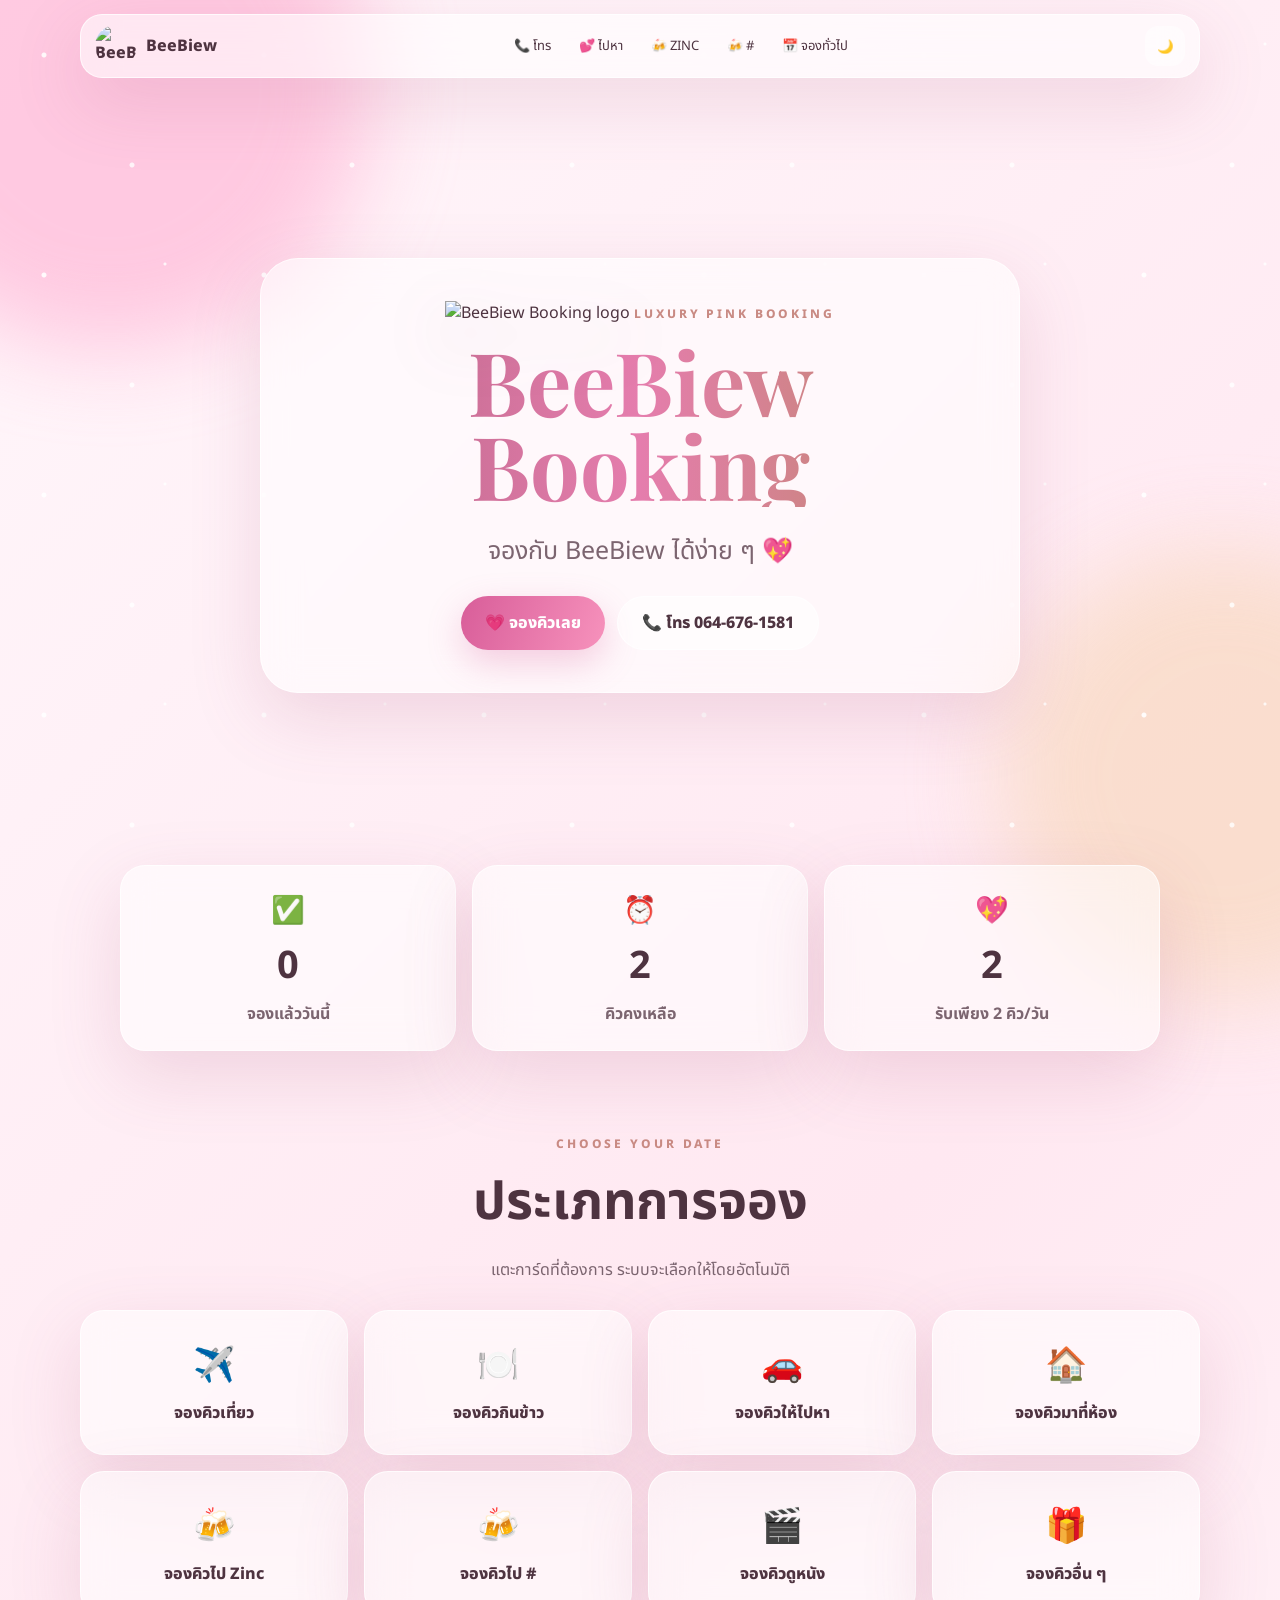
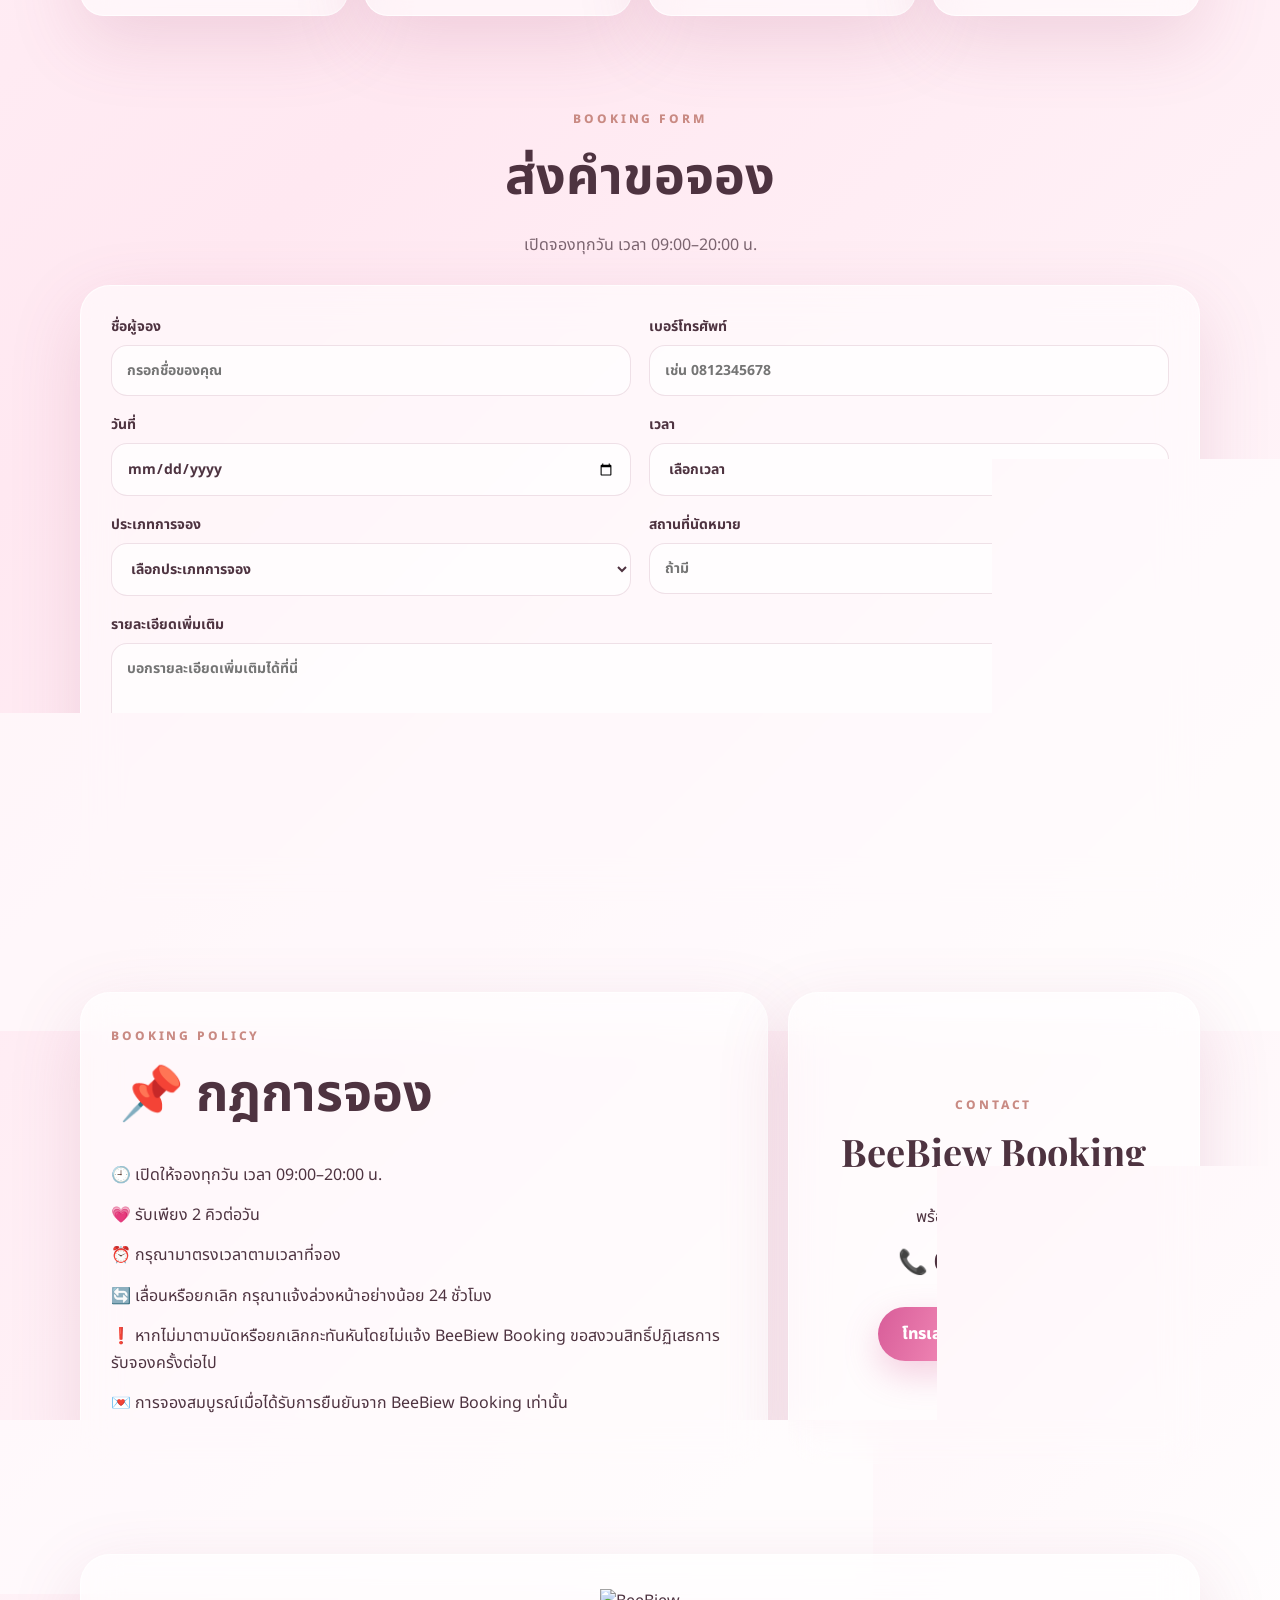
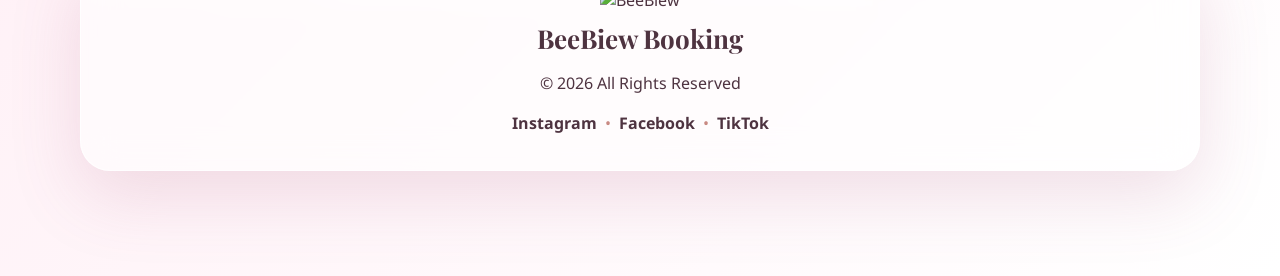
==== commit b8992b9a: "Upload new BeeBiew Booking" ====
--- a/index.html
+++ b/index.html
@@ -1,92 +1,94 @@
-<!DOCTYPE html>
+<!doctype html>
 <html lang="th">
 <head>
-  <meta charset="UTF-8" />
-  <meta name="viewport" content="width=device-width, initial-scale=1.0" />
-  <meta name="theme-color" content="#c46d84" />
-  <meta name="description" content="BeeBiew Booking ระบบส่งคำขอจองคิวออนไลน์สไตล์ Luxury Pink" />
+  <meta charset="utf-8" />
+  <meta name="viewport" content="width=device-width,initial-scale=1,viewport-fit=cover" />
+  <meta name="theme-color" content="#f6b8cf" />
+  <meta name="description" content="BeeBiew Booking — Luxury Pink booking experience" />
   <title>BeeBiew Booking</title>
   <link rel="preconnect" href="https://fonts.googleapis.com">
   <link rel="preconnect" href="https://fonts.gstatic.com" crossorigin>
-  <link href="https://fonts.googleapis.com/css2?family=Charmonman:wght@400;700&family=Noto+Sans+Thai:wght@300;400;500;600;700&display=swap" rel="stylesheet">
+  <link href="https://fonts.googleapis.com/css2?family=DM+Sans:wght@400;500;600;700&family=Noto+Sans+Thai:wght@400;500;600;700&family=Playfair+Display:wght@600;700&display=swap" rel="stylesheet">
   <link rel="stylesheet" href="style.css" />
 </head>
 <body>
-  <div class="luxury-bg" aria-hidden="true">
-    <span class="blur-orb orb-one"></span><span class="blur-orb orb-two"></span><span class="blur-orb orb-three"></span>
-    <span class="sparkle sparkle-one">✦</span><span class="sparkle sparkle-two">✧</span><span class="sparkle sparkle-three">✦</span>
-  </div>
+  <div class="aurora aurora-one"></div><div class="aurora aurora-two"></div><div class="sparkles" aria-hidden="true"></div>
+  <div class="progress" id="progress"></div>
 
-  <header class="hero" id="home">
-    <nav class="nav container glass-nav" aria-label="เมนูหลัก">
-      <a class="brand" href="#home"><img src="assets/logo.png" alt="โลโก้ BeeBiew" /><span>BeeBiew Booking</span></a>
-      <div class="nav-menu">
-        <a href="tel:0646761581">📞 โทร</a>
-        <a href="#booking-types">💕 ไปหา</a>
-        <a href="#booking-types">🍻 ZINC</a>
-        <a href="#booking-types">🍻 ไป #</a>
-        <a href="#booking">📅 จองทั่วไป</a>
-      </div>
+  <header class="topbar glass">
+    <a class="brand-mini" href="#home"><img src="assets/logo.png" alt="BeeBiew logo"><span>BeeBiew</span></a>
+    <nav>
+      <a href="tel:0646761581">📞 โทร</a>
+      <a href="#booking" data-pick="จองคิวให้ไปหา">💕 ไปหา</a>
+      <a href="#booking" data-pick="จองคิวไป Zinc">🍻 ZINC</a>
+      <a href="#booking" data-pick="จองคิวไป #">🍻 #</a>
+      <a href="#booking">📅 จองทั่วไป</a>
     </nav>
-
-    <div class="hero-content container reveal">
-      <div class="hero-logo-wrap"><span class="gold-bee">🐝</span><img class="hero-logo" src="assets/logo.png" alt="BeeBiew" /></div>
-      <p class="eyebrow">LUXURY PINK BOOKING</p>
-      <h1>จองกับ BeeBiew<br />ได้ง่าย ๆ <span>💖</span></h1>
-      <p class="hero-text">ประสบการณ์จองคิวที่สวย หรู ใช้งานง่าย และเป็นส่วนตัวสำหรับทุกนัดหมายของคุณ</p>
-      <a class="primary-button bounce-button" href="#booking">💗 จองคิวเลย</a>
-
-      <div class="summary-grid reveal" id="summaryCards">
-        <article class="summary-card glass-panel"><span class="summary-icon">✅</span><div><small>จองแล้ววันนี้</small><strong id="todayBooked">0 คิว</strong></div></article>
-        <article class="summary-card glass-panel"><span class="summary-icon">⏰</span><div><small>คิวคงเหลือ</small><strong id="todayRemaining">2 คิว</strong></div></article>
-        <article class="summary-card glass-panel"><span class="summary-icon">💖</span><div><small>จำนวนรับสูงสุด</small><strong>2 คิว/วัน</strong></div></article>
-      </div>
-    </div>
+    <button id="themeToggle" class="icon-btn" aria-label="สลับธีม">🌙</button>
   </header>
 
   <main>
-    <section class="section container reveal" id="booking-types">
-      <div class="section-heading"><p class="eyebrow">CHOOSE YOUR MOMENT</p><h2>เลือกประเภทการจอง</h2><p>แตะการ์ดที่ต้องการ การ์ดจะเปลี่ยนเป็นสีชมพูพร้อมเครื่องหมาย ✓</p></div>
-      <div class="booking-grid" id="bookingCards">
-        <button class="booking-card glass-panel" type="button" data-type="จองคิวเที่ยว"><span class="card-icon">✈️</span><span>จองคิวเที่ยว</span><span class="check">✓</span></button>
-        <button class="booking-card glass-panel" type="button" data-type="จองคิวกินข้าว"><span class="card-icon">🍽️</span><span>จองคิวกินข้าว</span><span class="check">✓</span></button>
-        <button class="booking-card glass-panel" type="button" data-type="จองคิวให้ไปหา"><span class="card-icon">💕</span><span>จองคิวให้ไปหา</span><span class="check">✓</span></button>
-        <button class="booking-card glass-panel" type="button" data-type="จองคิวมาที่ห้อง"><span class="card-icon">🏠</span><span>จองคิวมาที่ห้อง</span><span class="check">✓</span></button>
-        <button class="booking-card glass-panel" type="button" data-type="จองคิวไป Zinc"><span class="card-icon">🍻</span><span>จองคิวไป ZINC</span><span class="check">✓</span></button>
-        <button class="booking-card glass-panel" type="button" data-type="จองคิวไป #"><span class="card-icon">🍻</span><span>จองคิวไป #</span><span class="check">✓</span></button>
-        <button class="booking-card glass-panel" type="button" data-type="จองคิวดูหนัง"><span class="card-icon">🎬</span><span>จองคิวดูหนัง</span><span class="check">✓</span></button>
-        <button class="booking-card glass-panel" type="button" data-type="จองคิวอื่น ๆ"><span class="card-icon">📅</span><span>จองทั่วไป</span><span class="check">✓</span></button>
+    <section id="home" class="hero reveal">
+      <div class="hero-card glass">
+        <img class="hero-logo" src="assets/logo.png" alt="BeeBiew Booking logo" />
+        <span class="eyebrow">LUXURY PINK BOOKING</span>
+        <h1>BeeBiew Booking</h1>
+        <p>จองกับ BeeBiew ได้ง่าย ๆ 💖</p>
+        <div class="hero-actions">
+          <a class="btn btn-primary bounce" href="#booking">💗 จองคิวเลย</a>
+          <a class="btn btn-ghost" href="tel:0646761581">📞 โทร 064-676-1581</a>
+        </div>
       </div>
     </section>
 
-    <section class="section container reveal" id="booking">
-      <div class="booking-panel glass-panel">
-        <div class="form-intro"><p class="eyebrow">BOOK YOUR MOMENT</p><h2>ส่งคำขอจองคิว</h2><p>กรอกข้อมูลให้ครบ ระบบจะตรวจสอบคิวของวันที่เลือกให้อัตโนมัติ</p><div class="availability" id="availabilityBox" role="status" aria-live="polite"><span class="availability-dot"></span><span id="availabilityText">เลือกวันที่เพื่อตรวจสอบคิวว่าง</span></div></div>
-        <form id="bookingForm" novalidate>
-          <div class="form-grid">
-            <label class="field"><span>ชื่อผู้จอง *</span><input type="text" id="name" name="name" placeholder="กรอกชื่อของคุณ" autocomplete="name" required /><small class="error-message"></small></label>
-            <label class="field"><span>เบอร์โทรศัพท์ *</span><input type="tel" id="phone" name="phone" placeholder="เช่น 0812345678" inputmode="tel" autocomplete="tel" required /><small class="error-message"></small></label>
-            <label class="field"><span>วันที่ *</span><input type="date" id="date" name="date" required /><small class="error-message"></small></label>
-            <label class="field"><span>เวลา *</span><select id="time" name="time" required><option value="">เลือกเวลา</option></select><small class="error-message"></small></label>
-            <label class="field full-width"><span>ประเภทการจอง *</span><select id="bookingType" name="bookingType" required><option value="">เลือกประเภทการจอง</option><option>จองคิวเที่ยว</option><option>จองคิวกินข้าว</option><option>จองคิวให้ไปหา</option><option>จองคิวมาที่ห้อง</option><option>จองคิวไป Zinc</option><option>จองคิวไป #</option><option>จองคิวดูหนัง</option><option>จองคิวอื่น ๆ</option></select><small class="error-message"></small></label>
-            <label class="field full-width"><span>สถานที่นัดหมาย (ถ้ามี)</span><input type="text" id="location" name="location" placeholder="ระบุสถานที่นัดหมาย" /></label>
-            <label class="field full-width"><span>รายละเอียดเพิ่มเติม</span><textarea id="details" name="details" rows="4" placeholder="แจ้งรายละเอียดเพิ่มเติมได้ที่นี่"></textarea></label>
-          </div>
-          <label class="consent"><input type="checkbox" id="rulesConsent" required /><span>ฉันอ่านและยอมรับกฎการจองแล้ว</span></label><small class="consent-error" id="consentError"></small>
-          <button class="primary-button submit-button bounce-button" id="submitButton" type="submit">💖 ส่งคำขอจอง</button>
-        </form>
+    <section class="summary reveal" aria-label="สรุปคิว">
+      <article class="summary-card glass"><div>✅</div><strong id="bookedToday">0</strong><span>จองแล้ววันนี้</span></article>
+      <article class="summary-card glass"><div>⏰</div><strong id="remainingToday">2</strong><span>คิวคงเหลือ</span></article>
+      <article class="summary-card glass"><div>💖</div><strong>2</strong><span>รับเพียง 2 คิว/วัน</span></article>
+    </section>
+
+    <section class="section reveal">
+      <div class="section-heading"><span>CHOOSE YOUR DATE</span><h2>ประเภทการจอง</h2><p>แตะการ์ดที่ต้องการ ระบบจะเลือกให้โดยอัตโนมัติ</p></div>
+      <div class="booking-types" id="bookingTypes">
+        <button class="type-card glass" data-type="จองคิวเที่ยว"><b>✈️</b><span>จองคิวเที่ยว</span><i>✓</i></button>
+        <button class="type-card glass" data-type="จองคิวกินข้าว"><b>🍽️</b><span>จองคิวกินข้าว</span><i>✓</i></button>
+        <button class="type-card glass" data-type="จองคิวให้ไปหา"><b>🚗</b><span>จองคิวให้ไปหา</span><i>✓</i></button>
+        <button class="type-card glass" data-type="จองคิวมาที่ห้อง"><b>🏠</b><span>จองคิวมาที่ห้อง</span><i>✓</i></button>
+        <button class="type-card glass" data-type="จองคิวไป Zinc"><b>🍻</b><span>จองคิวไป Zinc</span><i>✓</i></button>
+        <button class="type-card glass" data-type="จองคิวไป #"><b>🍻</b><span>จองคิวไป #</span><i>✓</i></button>
+        <button class="type-card glass" data-type="จองคิวดูหนัง"><b>🎬</b><span>จองคิวดูหนัง</span><i>✓</i></button>
+        <button class="type-card glass" data-type="จองคิวอื่น ๆ"><b>🎁</b><span>จองคิวอื่น ๆ</span><i>✓</i></button>
       </div>
     </section>
 
-    <section class="section container reveal"><div class="rules-panel glass-panel"><div class="section-heading left"><p class="eyebrow">PLEASE READ</p><h2>📌 กฎการจอง</h2></div><ul class="rules-list"><li><span>🕘</span><p>เปิดให้จองทุกวัน เวลา 09:00–20:00 น.</p></li><li><span>💗</span><p>รับเพียง 2 คิวต่อวัน</p></li><li><span>⏰</span><p>กรุณามาตรงเวลาตามเวลาที่จอง</p></li><li><span>🔄</span><p>หากต้องการเลื่อนหรือยกเลิก กรุณาแจ้งล่วงหน้าอย่างน้อย 24 ชั่วโมง</p></li><li><span>❗</span><p>หากจองแล้วไม่มาตามนัด หรือยกเลิกกะทันหันโดยไม่แจ้งล่วงหน้า BeeBiew Booking ขอสงวนสิทธิ์ในการปฏิเสธการรับจองครั้งต่อไป เพื่อความเป็นธรรมกับผู้ที่ต้องการจองคิวท่านอื่น</p></li><li><span>💌</span><p>การจองจะสมบูรณ์เมื่อได้รับการยืนยันจาก BeeBiew Booking แล้วเท่านั้น</p></li></ul></div></section>
+    <section id="booking" class="section reveal">
+      <div class="section-heading"><span>BOOKING FORM</span><h2>ส่งคำขอจอง</h2><p>เปิดจองทุกวัน เวลา 09:00–20:00 น.</p></div>
+      <form id="bookingForm" class="booking-form glass">
+        <div class="form-grid">
+          <label>ชื่อผู้จอง<input required name="name" autocomplete="name" placeholder="กรอกชื่อของคุณ"></label>
+          <label>เบอร์โทรศัพท์<input required name="phone" inputmode="tel" pattern="[0-9]{9,10}" placeholder="เช่น 0812345678"></label>
+          <label>วันที่<input required id="date" name="date" type="date"></label>
+          <label>เวลา<select required id="time" name="time"><option value="">เลือกเวลา</option></select></label>
+          <label>ประเภทการจอง<select required id="type" name="type"><option value="">เลือกประเภทการจอง</option></select></label>
+          <label>สถานที่นัดหมาย<input name="location" placeholder="ถ้ามี"></label>
+          <label class="full">รายละเอียดเพิ่มเติม<textarea name="details" rows="4" placeholder="บอกรายละเอียดเพิ่มเติมได้ที่นี่"></textarea></label>
+        </div>
+        <div id="capacityMessage" class="capacity-message" role="status"></div>
+        <button class="btn btn-primary submit-btn bounce" type="submit">💖 ส่งคำขอจอง</button>
+      </form>
+    </section>
 
-    <section class="contact-section reveal"><div class="container contact-card glass-panel"><img src="assets/logo.png" alt="โลโก้ BeeBiew Booking" /><p class="eyebrow">CONTACT US</p><h2>BeeBiew Booking</h2><a class="phone-number" href="tel:0646761581">📞 064-676-1581</a><div class="contact-actions"><a class="secondary-button bounce-button" href="tel:0646761581">📞 โทรเลย</a><a class="primary-button bounce-button" href="#booking">💗 จองคิวเลย</a></div></div></section>
+    <section class="section reveal two-col">
+      <article class="glass rules"><div class="section-heading align-left"><span>BOOKING POLICY</span><h2>📌 กฎการจอง</h2></div>
+        <ul><li>🕘 เปิดให้จองทุกวัน เวลา 09:00–20:00 น.</li><li>💗 รับเพียง 2 คิวต่อวัน</li><li>⏰ กรุณามาตรงเวลาตามเวลาที่จอง</li><li>🔄 เลื่อนหรือยกเลิก กรุณาแจ้งล่วงหน้าอย่างน้อย 24 ชั่วโมง</li><li>❗ หากไม่มาตามนัดหรือยกเลิกกะทันหันโดยไม่แจ้ง BeeBiew Booking ขอสงวนสิทธิ์ปฏิเสธการรับจองครั้งต่อไป</li><li>💌 การจองสมบูรณ์เมื่อได้รับการยืนยันจาก BeeBiew Booking เท่านั้น</li></ul>
+      </article>
+      <article class="glass contact"><span class="eyebrow">CONTACT</span><h2>BeeBiew Booking</h2><p>พร้อมรับคำขอจองทุกวัน</p><a class="phone" href="tel:0646761581">📞 064-676-1581</a><div class="hero-actions"><a class="btn btn-primary bounce" href="tel:0646761581">โทรเลย</a><a class="btn btn-ghost" href="#booking">จองคิวเลย</a></div></article>
+    </section>
   </main>
 
-  <footer class="luxury-footer"><div class="container footer-content"><img src="assets/logo.png" alt="BeeBiew" /><h3>BeeBiew Booking</h3><p>© 2026 All Rights Reserved</p><div class="social-links"><a href="#" aria-label="Instagram">Instagram</a><span>|</span><a href="#" aria-label="Facebook">Facebook</a><span>|</span><a href="#" aria-label="TikTok">TikTok</a></div><a class="back-top" href="#home">กลับด้านบน ↑</a></div></footer>
+  <footer class="footer glass"><img src="assets/logo.png" alt="BeeBiew"><h3>BeeBiew Booking</h3><p>© 2026 All Rights Reserved</p><div><a href="#">Instagram</a><span>•</span><a href="#">Facebook</a><span>•</span><a href="#">TikTok</a></div></footer>
+  <nav class="mobile-nav glass"><a href="tel:0646761581">📞<span>โทร</span></a><a class="primary" href="#booking">💗<span>จองคิว</span></a><a href="#booking">📅<span>ทั่วไป</span></a></nav>
 
-  <div class="toast" id="toast" role="status" aria-live="polite"></div>
-  <div class="modal" id="successModal" aria-hidden="true"><div class="modal-backdrop" data-close-modal></div><div class="modal-content" role="dialog" aria-modal="true" aria-labelledby="successTitle"><button class="modal-close" type="button" data-close-modal aria-label="ปิด">×</button><div class="success-icon">💖</div><h2 id="successTitle">ส่งคำขอจองสำเร็จ</h2><p>BeeBiew Booking ได้รับคำขอของคุณแล้ว กรุณารอการติดต่อกลับเพื่อยืนยันคิว</p><div class="booking-summary" id="bookingSummary"></div><button class="primary-button bounce-button" type="button" data-close-modal>เรียบร้อย</button></div></div>
+  <dialog id="successModal"><div class="modal-content"><div class="success-icon">✓</div><h2>ส่งคำขอจองแล้ว</h2><p id="successText">BeeBiew จะติดต่อกลับเพื่อยืนยันคิวค่ะ 💖</p><button class="btn btn-primary" id="closeModal">ปิด</button></div></dialog>
   <script src="script.js"></script>
-</body>
-</html>
+</body></html>
--- a/style.css
+++ b/style.css
@@ -1 +1 @@
-:root{--pink-50:#fff8fb;--pink-100:#fdebf2;--pink-200:#f8d4e0;--pink-400:#dc879f;--pink-500:#c96f89;--pink-600:#ad526e;--rose-gold:#b87a73;--rose-gold-light:#e3b7ae;--ink:#4c303b;--muted:#7c6670;--white:#fff;--success:#58866b;--danger:#bd5367;--shadow:0 24px 70px rgba(120,62,82,.18);--soft-shadow:0 12px 34px rgba(120,62,82,.14);--radius-xl:32px;--radius-lg:22px;--radius-md:15px}*{box-sizing:border-box}html{scroll-behavior:smooth}body{margin:0;color:var(--ink);font-family:"Noto Sans Thai",sans-serif;min-height:100vh;overflow-x:hidden;background:#fff5f8}.luxury-bg{position:fixed;inset:0;z-index:-3;overflow:hidden;background:linear-gradient(145deg,#fffafb 0%,#fce6ee 45%,#fff 100%)}.luxury-bg:before{content:"";position:absolute;inset:-12%;background:radial-gradient(circle at 25% 20%,rgba(255,255,255,.95),transparent 28%),radial-gradient(circle at 75% 25%,rgba(242,164,190,.42),transparent 30%),radial-gradient(circle at 45% 80%,rgba(218,144,164,.28),transparent 34%);filter:blur(35px);animation:bgDrift 16s ease-in-out infinite alternate}.blur-orb{position:absolute;border-radius:50%;filter:blur(20px);opacity:.48;animation:floatOrb 12s ease-in-out infinite}.orb-one{width:310px;height:310px;background:#f3b7ca;left:-80px;top:14%}.orb-two{width:370px;height:370px;background:#ffdbe7;right:-110px;top:36%;animation-delay:-4s}.orb-three{width:260px;height:260px;background:#e9b9b0;left:35%;bottom:-80px;animation-delay:-8s}.sparkle{position:absolute;color:rgba(184,122,115,.55);font-size:25px;animation:twinkle 3s ease-in-out infinite}.sparkle-one{top:16%;left:9%}.sparkle-two{top:38%;right:11%;animation-delay:1s}.sparkle-three{bottom:18%;left:16%;animation-delay:2s}@keyframes bgDrift{to{transform:translate3d(5%,-3%,0) scale(1.08)}}@keyframes floatOrb{50%{transform:translate3d(34px,-28px,0) scale(1.08)}}@keyframes twinkle{50%{opacity:.2;transform:scale(.7) rotate(25deg)}}.container{width:min(1120px,calc(100% - 36px));margin:auto}.hero{min-height:100vh;padding-top:20px}.glass-nav,.glass-panel{background:rgba(255,255,255,.48);border:1px solid rgba(255,255,255,.82);box-shadow:var(--soft-shadow);backdrop-filter:blur(22px);-webkit-backdrop-filter:blur(22px)}.nav{position:sticky;top:12px;z-index:100;display:flex;align-items:center;justify-content:space-between;padding:12px 16px;border-radius:22px}.brand{display:flex;align-items:center;gap:10px;color:var(--ink);text-decoration:none;font-weight:700}.brand img{width:48px;height:48px;object-fit:contain;filter:drop-shadow(0 8px 10px rgba(121,63,82,.18))}.nav-menu{display:flex;gap:6px;flex-wrap:wrap;justify-content:flex-end}.nav-menu a{color:var(--ink);text-decoration:none;font-size:.85rem;padding:9px 12px;border-radius:999px;transition:.25s}.nav-menu a:hover{background:rgba(218,126,151,.15);transform:translateY(-2px)}.hero-content{text-align:center;padding:70px 0 80px}.hero-logo-wrap{position:relative;width:230px;height:230px;margin:0 auto 24px}.hero-logo{width:100%;height:100%;object-fit:contain;filter:drop-shadow(0 28px 34px rgba(118,57,78,.28));animation:logoFloat 5s ease-in-out infinite}.gold-bee{position:absolute;z-index:2;right:8px;top:10px;font-size:34px;filter:drop-shadow(0 5px 8px rgba(128,83,32,.35));animation:beeFly 4s ease-in-out infinite}@keyframes logoFloat{50%{transform:translateY(-10px)}}@keyframes beeFly{50%{transform:translate(9px,-8px) rotate(8deg)}}.eyebrow{font-size:.75rem;letter-spacing:.22em;font-weight:700;color:var(--rose-gold);margin:0 0 10px}.hero h1,.section-heading h2,.form-intro h2,.contact-card h2{font-family:"Charmonman",cursive}.hero h1{font-size:clamp(2.8rem,7vw,5.5rem);line-height:1.12;margin:0 0 15px}.hero-text{max-width:630px;margin:0 auto 28px;color:var(--muted);line-height:1.8}.primary-button,.secondary-button{display:inline-flex;align-items:center;justify-content:center;border:0;text-decoration:none;cursor:pointer;font:inherit;font-weight:700;border-radius:999px;padding:15px 25px;transition:transform .18s ease,box-shadow .18s ease,filter .18s ease}.primary-button{color:#fff;background:linear-gradient(135deg,#d989a0,#b35e78 58%,#a75c69);box-shadow:0 14px 28px rgba(179,94,120,.28),inset 0 1px 0 rgba(255,255,255,.35)}.secondary-button{color:var(--pink-600);background:rgba(255,255,255,.72);border:1px solid rgba(185,101,126,.24)}.bounce-button:hover{transform:translateY(-4px) scale(1.025);filter:saturate(1.08)}.bounce-button:active{animation:buttonBounce .35s ease}@keyframes buttonBounce{0%{transform:scale(1)}45%{transform:scale(.91)}75%{transform:scale(1.07)}100%{transform:scale(1)}}.summary-grid{display:grid;grid-template-columns:repeat(3,1fr);gap:16px;margin:42px auto 0;max-width:860px}.summary-card{display:flex;align-items:center;gap:14px;text-align:left;padding:18px 20px;border-radius:22px}.summary-icon{display:grid;place-items:center;width:48px;height:48px;border-radius:15px;background:rgba(255,255,255,.68);font-size:1.3rem}.summary-card small{display:block;color:var(--muted);font-size:.78rem}.summary-card strong{font-size:1.05rem}.section{padding:76px 0}.section-heading{text-align:center;max-width:680px;margin:0 auto 34px}.section-heading.left{text-align:left;margin:0 0 22px}.section-heading h2,.form-intro h2,.contact-card h2{font-size:clamp(2rem,5vw,3rem);margin:0 0 10px}.section-heading p,.form-intro>p{color:var(--muted);line-height:1.7}.booking-grid{display:grid;grid-template-columns:repeat(4,1fr);gap:16px}.booking-card{position:relative;min-height:150px;border-radius:24px;color:var(--ink);font:inherit;font-weight:700;cursor:pointer;display:flex;flex-direction:column;align-items:center;justify-content:center;gap:10px;transition:.28s ease}.booking-card:hover{transform:translateY(-7px);box-shadow:var(--shadow)}.booking-card.selected{color:#fff;background:linear-gradient(145deg,rgba(224,132,158,.92),rgba(172,79,107,.92));border-color:rgba(255,255,255,.65);transform:translateY(-5px)}.card-icon{font-size:2rem}.check{position:absolute;right:14px;top:12px;width:26px;height:26px;border-radius:50%;display:grid;place-items:center;background:#fff;color:var(--pink-600);opacity:0;transform:scale(.6);transition:.2s}.booking-card.selected .check{opacity:1;transform:scale(1)}.booking-panel,.rules-panel{padding:clamp(24px,5vw,52px);border-radius:var(--radius-xl)}.form-intro{text-align:center;max-width:700px;margin:0 auto 26px}.availability{display:flex;align-items:center;justify-content:center;gap:9px;margin:20px auto 0;padding:12px 16px;border-radius:14px;background:rgba(255,255,255,.62);color:var(--muted);max-width:520px}.availability-dot{width:9px;height:9px;border-radius:50%;background:#c8aeb7}.availability.available{color:var(--success)}.availability.available .availability-dot{background:var(--success);box-shadow:0 0 0 5px rgba(88,134,107,.12)}.availability.full{color:var(--danger)}.availability.full .availability-dot{background:var(--danger);box-shadow:0 0 0 5px rgba(189,83,103,.12)}.form-grid{display:grid;grid-template-columns:repeat(2,1fr);gap:18px}.field{display:flex;flex-direction:column;gap:8px;font-size:.9rem;font-weight:600}.field.full-width{grid-column:1/-1}.field input,.field select,.field textarea{width:100%;border:1px solid rgba(190,118,139,.22);background:rgba(255,255,255,.7);color:var(--ink);font:inherit;border-radius:15px;padding:14px 15px;outline:none;transition:.2s;backdrop-filter:blur(8px)}.field input:focus,.field select:focus,.field textarea:focus{border-color:var(--pink-400);box-shadow:0 0 0 4px rgba(220,135,159,.14);background:#fff}.field .invalid{border-color:var(--danger)}.error-message,.consent-error{min-height:18px;color:var(--danger);font-size:.78rem;font-weight:400}.consent{display:flex;align-items:flex-start;gap:10px;margin-top:19px;font-size:.88rem}.consent input{accent-color:var(--pink-500);margin-top:4px}.submit-button{width:100%;margin-top:12px}.submit-button:disabled{opacity:.52;cursor:not-allowed;transform:none}.rules-list{list-style:none;padding:0;margin:0;display:grid;gap:13px}.rules-list li{display:flex;gap:12px;align-items:flex-start;padding:15px;border-radius:16px;background:rgba(255,255,255,.5)}.rules-list p{margin:0;line-height:1.7;color:var(--muted)}.contact-section{padding:30px 0 85px}.contact-card{text-align:center;padding:45px 24px;border-radius:32px}.contact-card img{width:135px;filter:drop-shadow(0 18px 20px rgba(116,58,78,.23))}.phone-number{display:block;color:var(--pink-600);font-size:1.3rem;font-weight:700;text-decoration:none;margin:10px 0 22px}.contact-actions{display:flex;gap:12px;justify-content:center}.luxury-footer{padding:45px 0 30px;background:linear-gradient(180deg,rgba(255,255,255,.14),rgba(91,39,57,.95));color:#fff}.footer-content{text-align:center}.footer-content img{width:72px;filter:brightness(0) invert(1);opacity:.95}.footer-content h3{font-family:"Charmonman",cursive;font-size:2rem;margin:5px 0}.footer-content p{opacity:.76}.social-links{display:flex;justify-content:center;gap:10px;flex-wrap:wrap}.social-links a,.back-top{color:#fff;text-decoration:none}.back-top{display:inline-block;margin-top:18px;opacity:.78}.toast{position:fixed;right:20px;bottom:20px;z-index:300;background:var(--ink);color:#fff;border-radius:14px;padding:13px 17px;box-shadow:var(--shadow);opacity:0;transform:translateY(20px);pointer-events:none;transition:.25s}.toast.show{opacity:1;transform:none}.toast.error{background:var(--danger)}.modal{position:fixed;inset:0;z-index:200;display:none;place-items:center;padding:20px}.modal.open{display:grid}.modal-backdrop{position:absolute;inset:0;background:rgba(64,39,47,.45);backdrop-filter:blur(8px)}.modal-content{position:relative;width:min(480px,100%);background:rgba(255,255,255,.94);border-radius:28px;padding:36px 28px 30px;text-align:center;box-shadow:0 30px 90px rgba(64,39,47,.3);animation:popIn .25s ease}.modal-close{position:absolute;top:13px;right:15px;border:0;background:transparent;font-size:1.7rem;color:var(--muted);cursor:pointer}.success-icon{font-size:3rem}.booking-summary{text-align:left;background:var(--pink-50);border:1px solid var(--pink-100);border-radius:17px;padding:15px;margin:20px 0;line-height:1.7}.modal-content .primary-button{width:100%}@keyframes popIn{from{opacity:0;transform:scale(.92)}to{opacity:1;transform:scale(1)}}.reveal{opacity:0;transform:translateY(32px);transition:opacity .8s ease,transform .8s ease}.reveal.visible{opacity:1;transform:none}@media(max-width:900px){.nav-menu{display:none}.summary-grid{grid-template-columns:1fr}.booking-grid{grid-template-columns:repeat(2,1fr)}.hero{min-height:auto}}@media(max-width:620px){.container{width:min(100% - 22px,1120px)}.nav{padding:10px 13px}.brand span{font-size:.88rem}.hero-content{padding:50px 0 65px}.hero-logo-wrap{width:180px;height:180px}.hero h1{font-size:2.85rem}.summary-card{padding:15px}.section{padding:58px 0}.booking-grid{gap:11px}.booking-card{min-height:128px;padding:15px 9px;font-size:.88rem}.form-grid{grid-template-columns:1fr}.field.full-width{grid-column:auto}.booking-panel,.rules-panel{border-radius:24px}.contact-actions{flex-direction:column}.contact-actions a{width:100%}}@media(prefers-reduced-motion:reduce){*,*:before,*:after{scroll-behavior:auto!important;transition:none!important;animation:none!important}.reveal{opacity:1;transform:none}}
+:root{--pink:#ec72aa;--pink2:#ffb7d3;--rose:#c98a83;--gold:#c99a5b;--ink:#4e3340;--muted:#7c6570;--glass:rgba(255,255,255,.56);--line:rgba(255,255,255,.72);--shadow:0 24px 70px rgba(166,79,120,.17)}*{box-sizing:border-box}html{scroll-behavior:smooth}body{margin:0;color:var(--ink);font-family:"Noto Sans Thai","DM Sans",sans-serif;background:linear-gradient(135deg,#fff7fb,#ffe8f1 44%,#fff);min-height:100vh;overflow-x:hidden}body.dark{--ink:#ffeefa;--muted:#dbc4d1;--glass:rgba(61,30,48,.55);--line:rgba(255,255,255,.12);background:linear-gradient(135deg,#24131c,#3b1e2e 45%,#1b1017)}a{color:inherit}.aurora{position:fixed;border-radius:50%;filter:blur(45px);opacity:.6;z-index:-2;animation:drift 12s ease-in-out infinite}.aurora-one{width:520px;height:520px;background:#ffacd0;top:-170px;left:-150px}.aurora-two{width:450px;height:450px;background:#f7d6b7;right:-170px;bottom:-100px;animation-delay:-5s}.sparkles{position:fixed;inset:0;z-index:-1;background-image:radial-gradient(circle at 20% 25%,rgba(255,255,255,.9) 0 2px,transparent 3px),radial-gradient(circle at 75% 20%,rgba(255,255,255,.8) 0 1px,transparent 2px),radial-gradient(circle at 60% 75%,rgba(255,255,255,.8) 0 2px,transparent 3px);background-size:220px 220px;animation:twinkle 6s linear infinite}.glass{background:var(--glass);border:1px solid var(--line);box-shadow:var(--shadow);backdrop-filter:blur(18px);-webkit-backdrop-filter:blur(18px)}.progress{position:fixed;top:0;left:0;height:3px;background:linear-gradient(90deg,var(--pink),var(--gold));width:0;z-index:99}.topbar{position:fixed;z-index:50;top:14px;left:50%;transform:translateX(-50%);width:min(1120px,calc(100% - 24px));height:64px;border-radius:22px;display:flex;align-items:center;justify-content:space-between;padding:10px 14px}.brand-mini{display:flex;align-items:center;gap:9px;text-decoration:none;font-weight:800}.brand-mini img{width:42px;height:42px;border-radius:50%}.topbar nav{display:flex;gap:6px}.topbar nav a{text-decoration:none;padding:9px 11px;border-radius:12px;font-size:13px}.topbar nav a:hover{background:rgba(255,255,255,.45)}.icon-btn{border:0;background:rgba(255,255,255,.5);width:40px;height:40px;border-radius:13px;cursor:pointer}.hero{min-height:100svh;display:grid;place-items:center;padding:105px 18px 54px}.hero-card{text-align:center;border-radius:38px;padding:42px 34px;width:min(760px,100%)}.hero-logo{width:190px;max-width:45vw;filter:drop-shadow(0 22px 30px rgba(139,65,97,.28));animation:float 4s ease-in-out infinite}.eyebrow,.section-heading>span{font-size:12px;letter-spacing:.24em;font-weight:800;color:var(--rose)}h1{font-family:"Playfair Display",serif;font-size:clamp(46px,8vw,88px);line-height:.95;margin:14px 0 18px;background:linear-gradient(90deg,#b86686,#e57dad,#b98b62);-webkit-background-clip:text;color:transparent}.hero p{font-size:clamp(18px,3vw,25px);color:var(--muted)}.hero-actions{display:flex;justify-content:center;gap:12px;flex-wrap:wrap;margin-top:26px}.btn{border:0;border-radius:999px;padding:14px 24px;font:inherit;font-weight:800;text-decoration:none;display:inline-flex;align-items:center;justify-content:center;cursor:pointer;transition:.2s transform,.2s box-shadow}.btn-primary{color:white;background:linear-gradient(110deg,#d85d99,#f58fba,#c89468);box-shadow:0 13px 35px rgba(217,91,151,.28);background-size:200% auto;animation:shimmer 4s linear infinite}.btn-ghost{background:rgba(255,255,255,.55);border:1px solid var(--line)}.btn:hover{transform:translateY(-2px) scale(1.02)}.btn:active,.bounce:active{animation:pop .28s ease}.summary{width:min(1040px,calc(100% - 32px));margin:-35px auto 80px;display:grid;grid-template-columns:repeat(3,1fr);gap:16px}.summary-card{border-radius:25px;padding:24px;text-align:center}.summary-card div{font-size:27px}.summary-card strong{display:block;font-size:38px;margin:7px}.summary-card span{color:var(--muted);font-weight:700}.section{width:min(1120px,calc(100% - 32px));margin:0 auto 90px}.section-heading{text-align:center;margin-bottom:28px}.section-heading h2{font-family:"Playfair Display","Noto Sans Thai",serif;font-size:clamp(32px,5vw,52px);margin:8px}.section-heading p{color:var(--muted)}.align-left{text-align:left}.booking-types{display:grid;grid-template-columns:repeat(4,1fr);gap:16px}.type-card{position:relative;border-radius:24px;padding:25px 16px;min-height:145px;color:var(--ink);display:flex;flex-direction:column;align-items:center;justify-content:center;gap:10px;cursor:pointer;font:inherit}.type-card b{font-size:34px}.type-card span{font-weight:800}.type-card i{position:absolute;right:12px;top:12px;width:25px;height:25px;border-radius:50%;background:white;color:var(--pink);display:none;font-style:normal;font-weight:900}.type-card.active{background:linear-gradient(145deg,rgba(235,104,165,.9),rgba(255,178,208,.86));color:white;transform:translateY(-4px)}.type-card.active i{display:grid;place-items:center}.booking-form{border-radius:30px;padding:30px}.form-grid{display:grid;grid-template-columns:repeat(2,1fr);gap:18px}.form-grid label{font-weight:700;font-size:14px}.form-grid input,.form-grid select,.form-grid textarea{width:100%;margin-top:8px;border:1px solid rgba(183,123,151,.22);border-radius:16px;background:rgba(255,255,255,.65);padding:14px 15px;font:inherit;color:#4e3340;outline:none}.form-grid input:focus,.form-grid select:focus,.form-grid textarea:focus{border-color:#e681ae;box-shadow:0 0 0 4px rgba(230,129,174,.14)}.full{grid-column:1/-1}.submit-btn{width:100%;margin-top:18px}.capacity-message{min-height:24px;margin-top:14px;text-align:center;font-weight:800;color:#c33d6c}.two-col{display:grid;grid-template-columns:1.25fr .75fr;gap:20px}.rules,.contact{border-radius:30px;padding:30px}.rules ul{padding-left:0;list-style:none;display:grid;gap:13px;line-height:1.7}.contact{display:flex;flex-direction:column;justify-content:center;text-align:center}.contact h2{font-family:"Playfair Display",serif;font-size:38px;margin:12px}.phone{font-size:24px;font-weight:900;text-decoration:none}.footer{width:min(1120px,calc(100% - 32px));margin:0 auto 105px;border-radius:30px;text-align:center;padding:34px}.footer img{width:70px}.footer h3{font-family:"Playfair Display",serif;font-size:26px;margin:8px}.footer a{text-decoration:none;font-weight:700}.footer span{margin:0 8px;color:var(--rose)}.mobile-nav{display:none}.reveal{opacity:0;transform:translateY(30px);transition:opacity .8s ease,transform .8s ease}.reveal.visible{opacity:1;transform:none}dialog{border:0;padding:0;border-radius:28px;background:transparent}dialog::backdrop{background:rgba(45,20,32,.55);backdrop-filter:blur(6px)}.modal-content{min-width:min(420px,calc(100vw - 32px));text-align:center;padding:36px;background:#fff5fa;border-radius:28px;color:#4e3340}.success-icon{margin:auto;width:72px;height:72px;border-radius:50%;display:grid;place-items:center;background:linear-gradient(145deg,#e56fa7,#d3a168);color:white;font-size:38px;font-weight:900}@keyframes drift{50%{transform:translate(80px,55px) scale(1.12)}}@keyframes twinkle{50%{opacity:.45}}@keyframes float{50%{transform:translateY(-10px) rotate(1deg)}}@keyframes shimmer{to{background-position:200% center}}@keyframes pop{50%{transform:scale(.92)}100%{transform:scale(1.04)}}@media(max-width:850px){.topbar nav{display:none}.booking-types{grid-template-columns:repeat(2,1fr)}.two-col{grid-template-columns:1fr}.summary{grid-template-columns:1fr 1fr}.summary-card:last-child{grid-column:1/-1}.form-grid{grid-template-columns:1fr}.full{grid-column:auto}.mobile-nav{position:fixed;display:flex;z-index:60;bottom:12px;left:50%;transform:translateX(-50%);width:min(430px,calc(100% - 20px));border-radius:22px;padding:8px;justify-content:space-around}.mobile-nav a{display:flex;flex-direction:column;align-items:center;text-decoration:none;font-size:19px;min-width:80px}.mobile-nav span{font-size:11px;font-weight:800}.mobile-nav .primary{background:linear-gradient(120deg,#dd659f,#ef9bc1);color:white;border-radius:17px;padding:7px 14px}.footer{margin-bottom:115px}}@media(max-width:520px){.hero-card{padding:32px 18px}.summary{grid-template-columns:1fr;margin-top:-18px}.summary-card:last-child{grid-column:auto}.booking-types{gap:10px}.type-card{min-height:125px;padding:18px 10px}.booking-form,.rules,.contact{padding:22px}.section{margin-bottom:65px}}
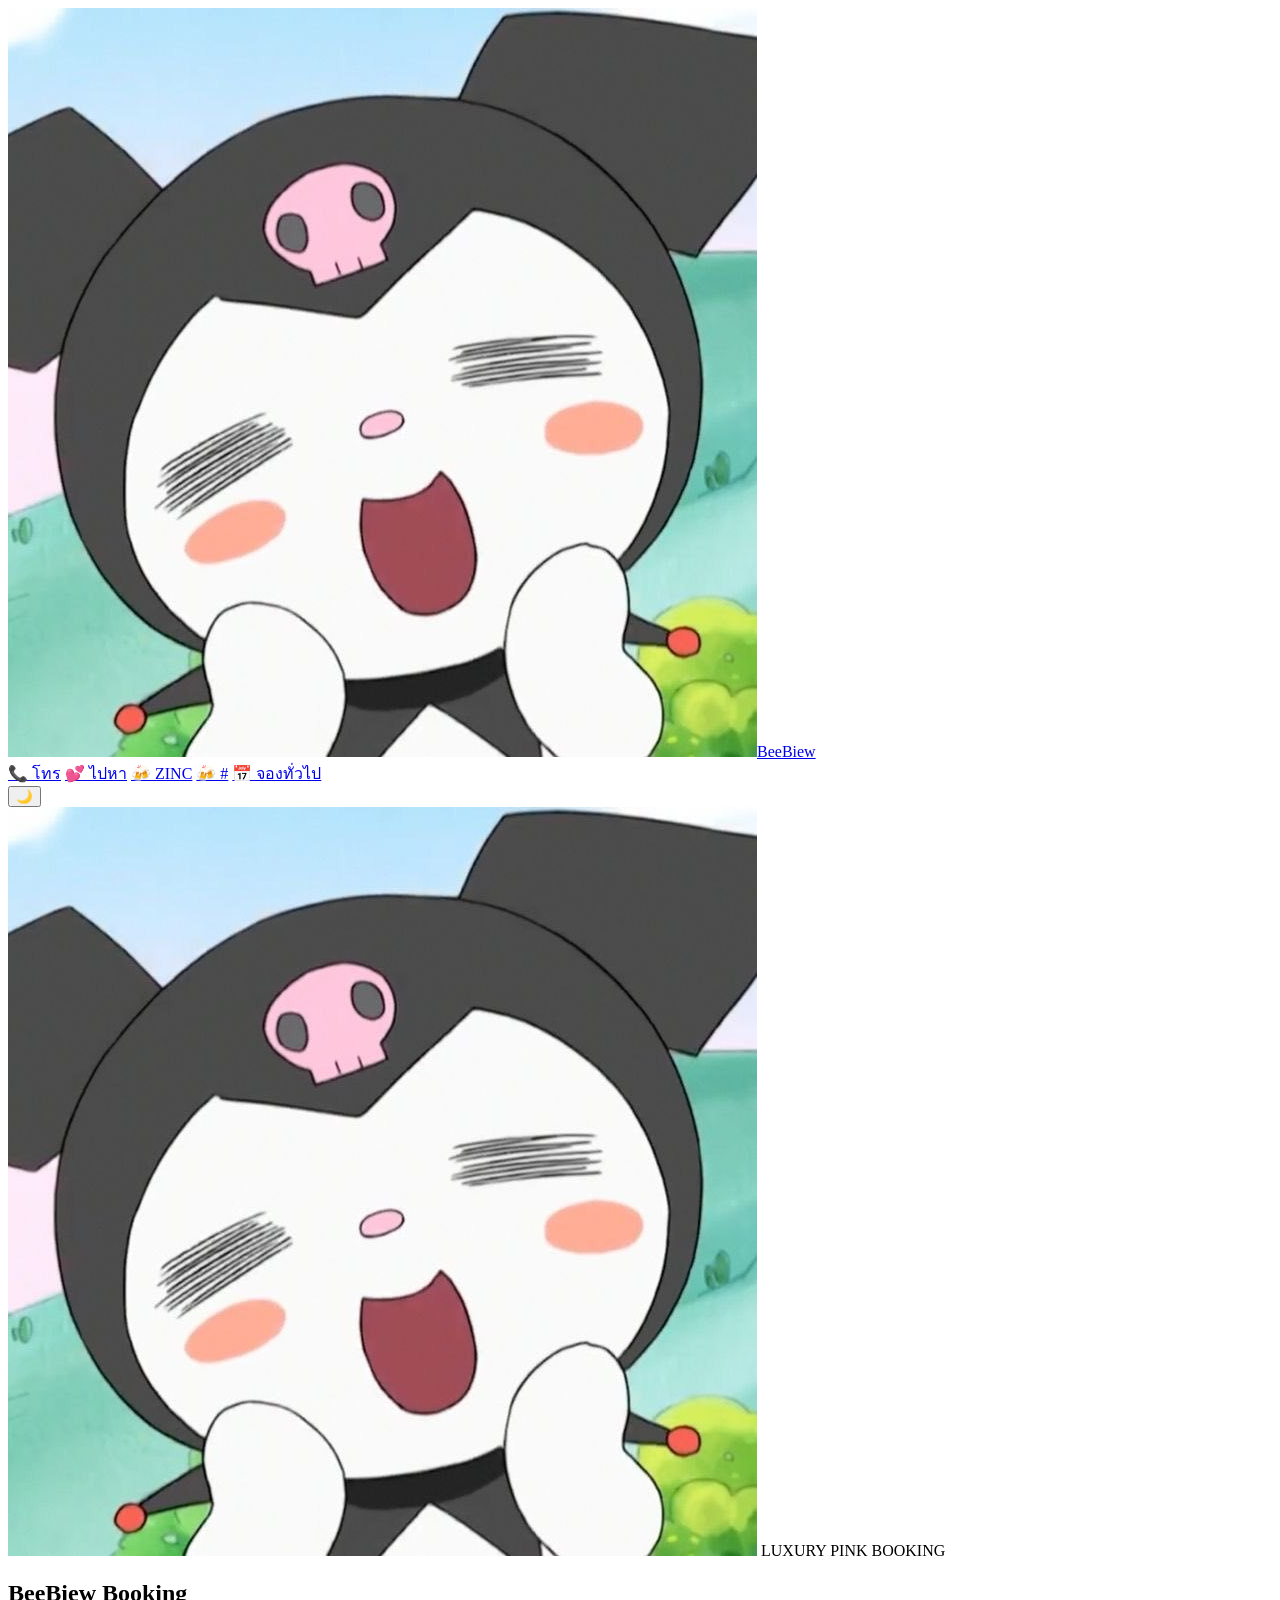
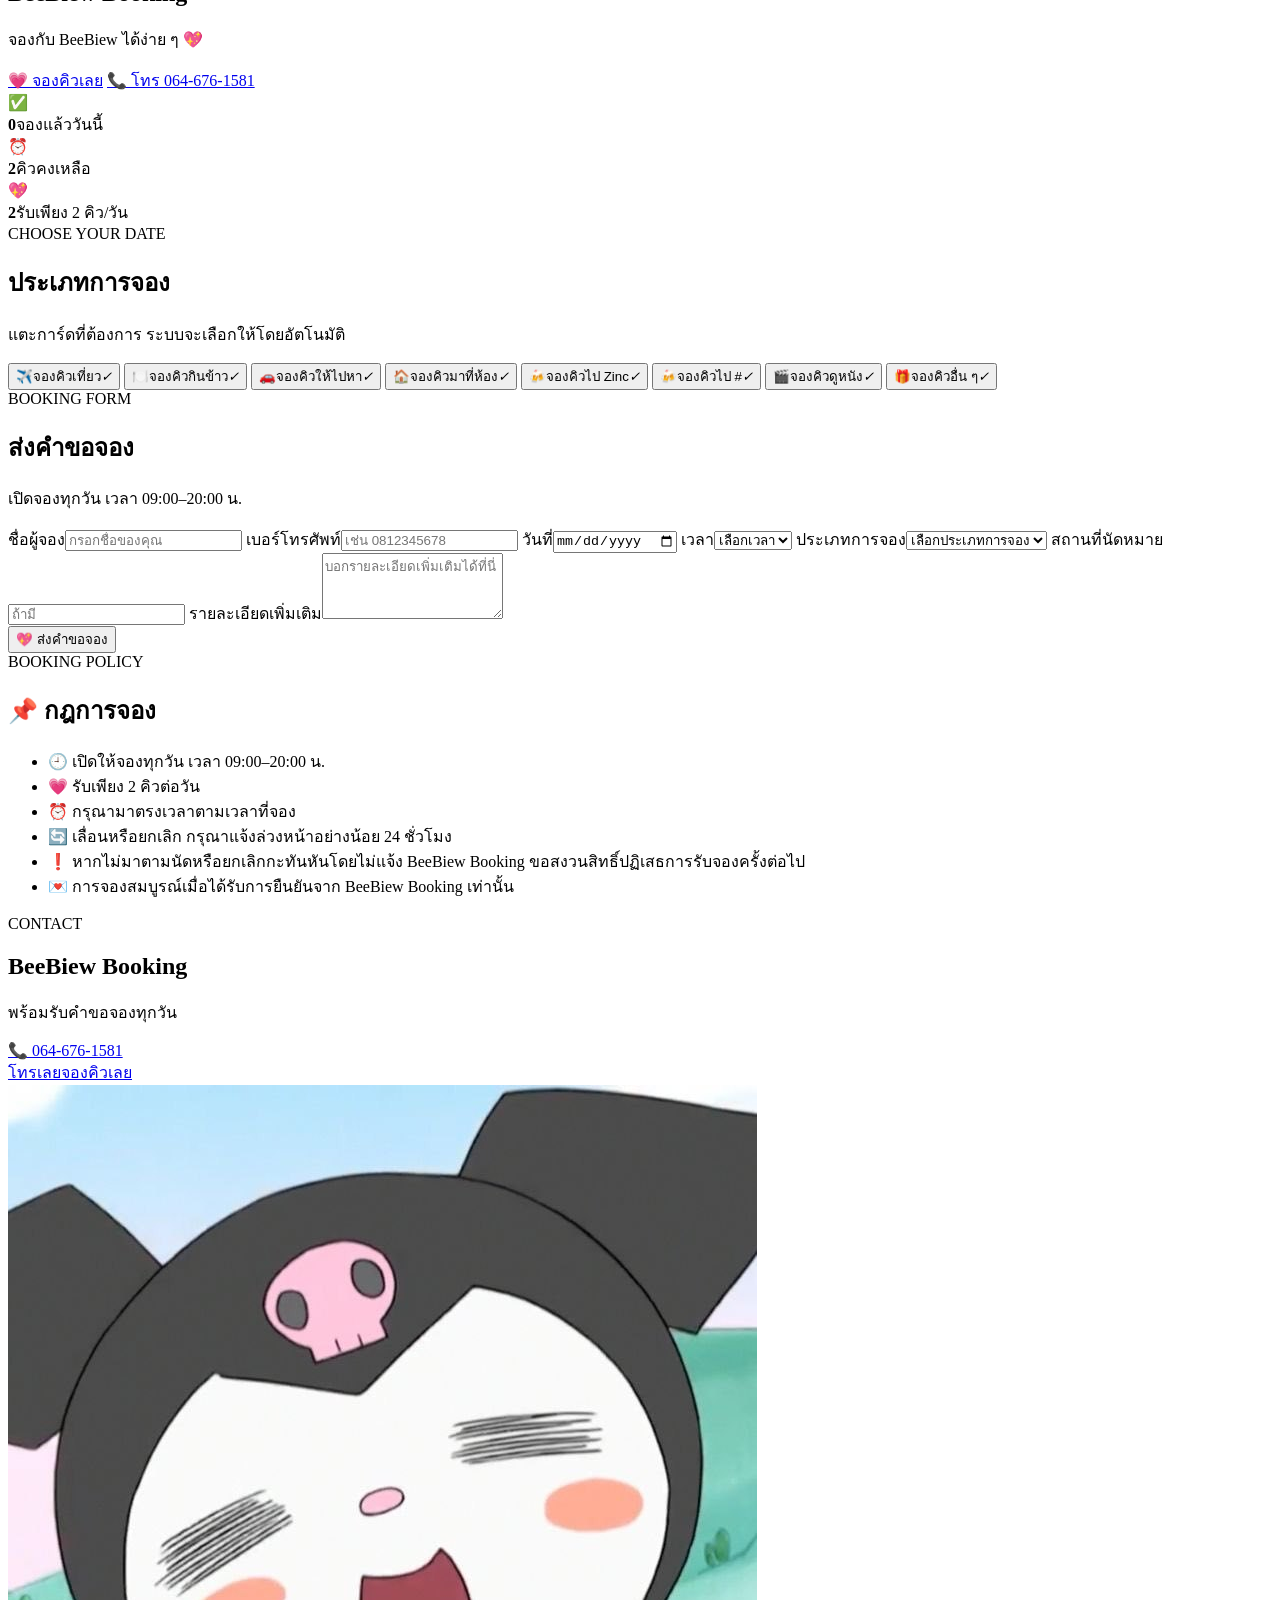
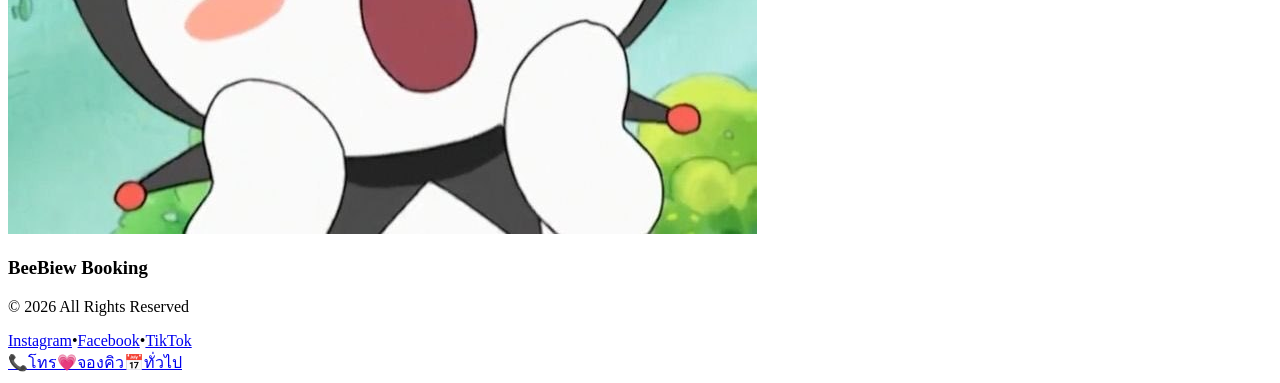
==== commit 9819dd54: "Upload new BeeBiew Booking" ====
--- a/index.html
+++ b/index.html
@@ -5,18 +5,19 @@
   <meta name="viewport" content="width=device-width,initial-scale=1,viewport-fit=cover" />
   <meta name="theme-color" content="#f6b8cf" />
   <meta name="description" content="BeeBiew Booking — Luxury Pink booking experience" />
-  <title>BeeBiew Booking</title>
+  <title>BeeBiew Booking</title><link rel="icon" type="image/jpeg" href="[data-uri]">
   <link rel="preconnect" href="https://fonts.googleapis.com">
   <link rel="preconnect" href="https://fonts.gstatic.com" crossorigin>
   <link href="https://fonts.googleapis.com/css2?family=DM+Sans:wght@400;500;600;700&family=Noto+Sans+Thai:wght@400;500;600;700&family=Playfair+Display:wght@600;700&display=swap" rel="stylesheet">
   <link rel="stylesheet" href="style.css" />
 </head>
 <body>
+<!-- BeeBiew logo embedded for reliable Vercel/Safari rendering -->
   <div class="aurora aurora-one"></div><div class="aurora aurora-two"></div><div class="sparkles" aria-hidden="true"></div>
   <div class="progress" id="progress"></div>
 
   <header class="topbar glass">
-    <a class="brand-mini" href="#home"><img src="assets/logo.png" alt="BeeBiew logo"><span>BeeBiew</span></a>
+    <a class="brand-mini" href="#home"><img src="[data-uri]" alt="BeeBiew logo"><span>BeeBiew</span></a>
     <nav>
       <a href="tel:0646761581">📞 โทร</a>
       <a href="#booking" data-pick="จองคิวให้ไปหา">💕 ไปหา</a>
@@ -30,7 +31,7 @@
   <main>
     <section id="home" class="hero reveal">
       <div class="hero-card glass">
-        <img class="hero-logo" src="assets/logo.png" alt="BeeBiew Booking logo" />
+        <img class="hero-logo" src="[data-uri]" alt="BeeBiew Booking logo" />
         <span class="eyebrow">LUXURY PINK BOOKING</span>
         <h1>BeeBiew Booking</h1>
         <p>จองกับ BeeBiew ได้ง่าย ๆ 💖</p>
@@ -86,7 +87,7 @@
     </section>
   </main>
 
-  <footer class="footer glass"><img src="assets/logo.png" alt="BeeBiew"><h3>BeeBiew Booking</h3><p>© 2026 All Rights Reserved</p><div><a href="#">Instagram</a><span>•</span><a href="#">Facebook</a><span>•</span><a href="#">TikTok</a></div></footer>
+  <footer class="footer glass"><img src="[data-uri]" alt="BeeBiew"><h3>BeeBiew Booking</h3><p>© 2026 All Rights Reserved</p><div><a href="#">Instagram</a><span>•</span><a href="#">Facebook</a><span>•</span><a href="#">TikTok</a></div></footer>
   <nav class="mobile-nav glass"><a href="tel:0646761581">📞<span>โทร</span></a><a class="primary" href="#booking">💗<span>จองคิว</span></a><a href="#booking">📅<span>ทั่วไป</span></a></nav>
 
   <dialog id="successModal"><div class="modal-content"><div class="success-icon">✓</div><h2>ส่งคำขอจองแล้ว</h2><p id="successText">BeeBiew จะติดต่อกลับเพื่อยืนยันคิวค่ะ 💖</p><button class="btn btn-primary" id="closeModal">ปิด</button></div></dialog>
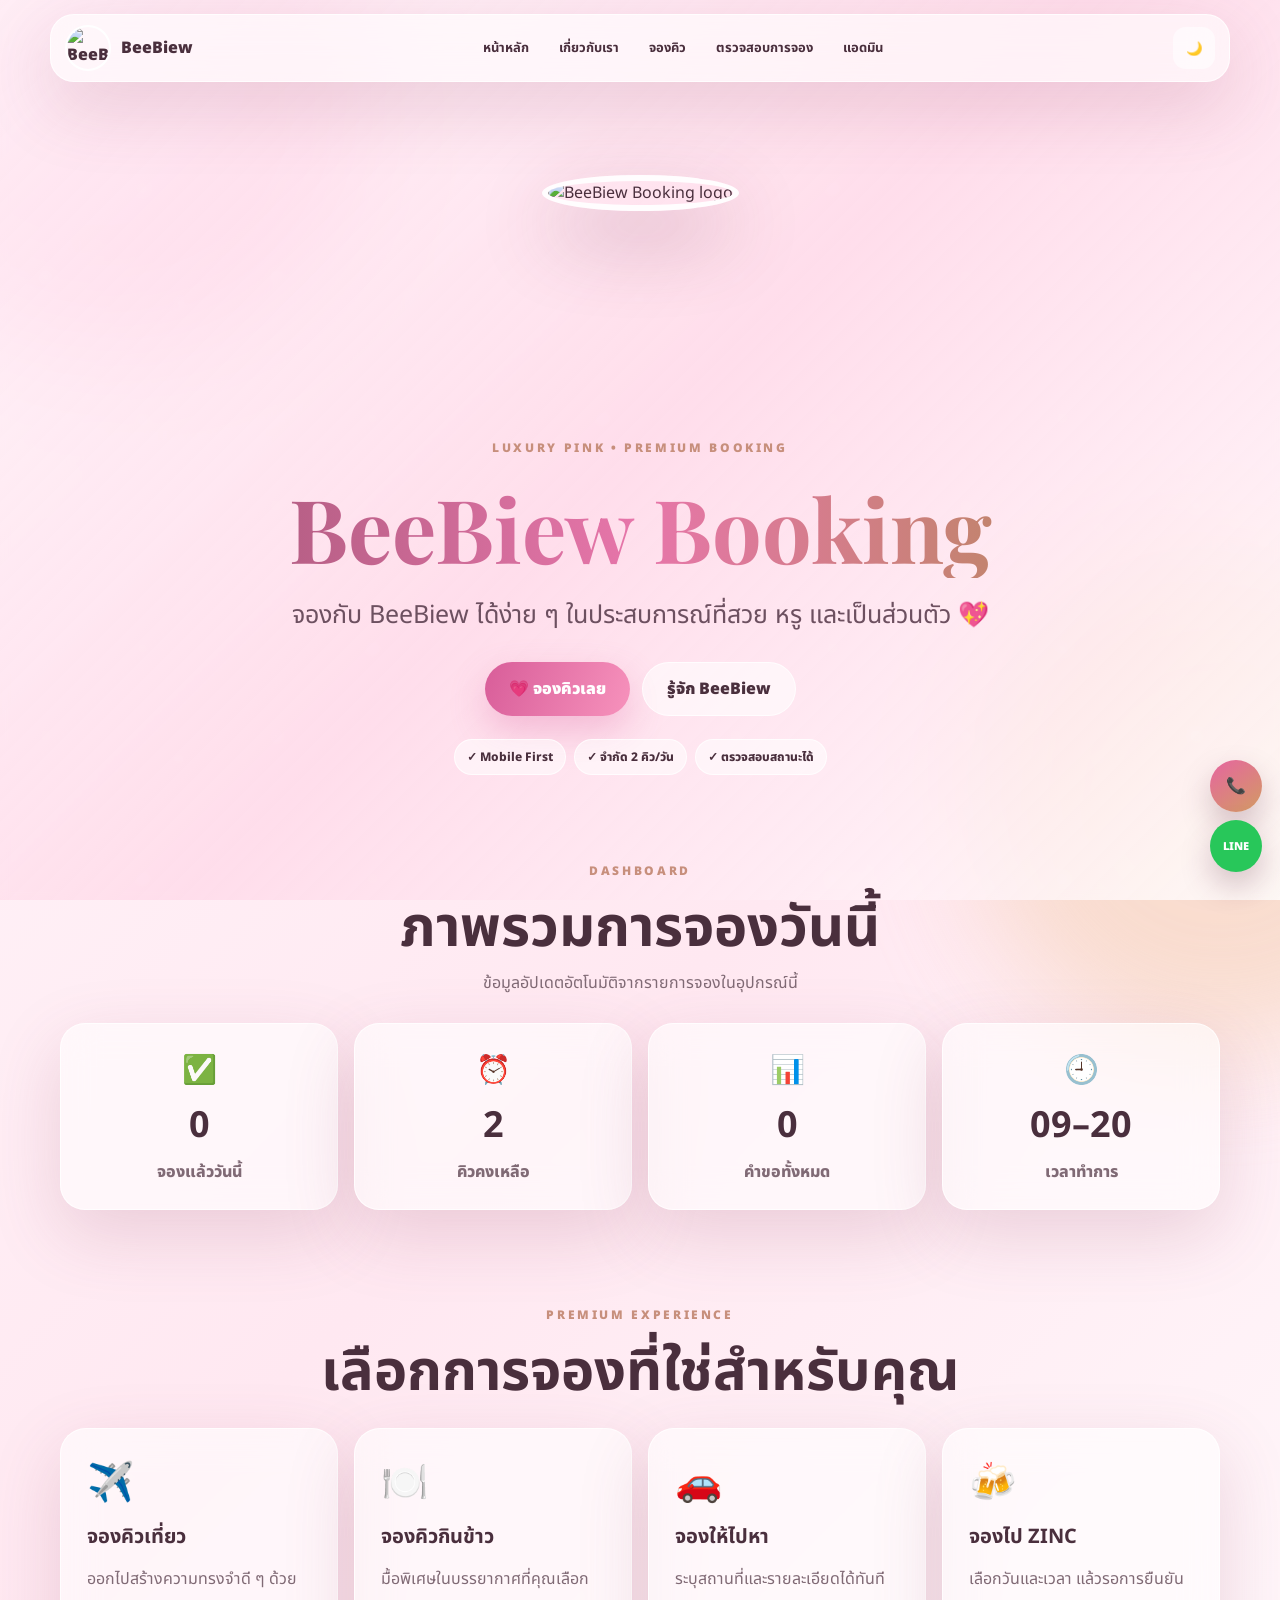
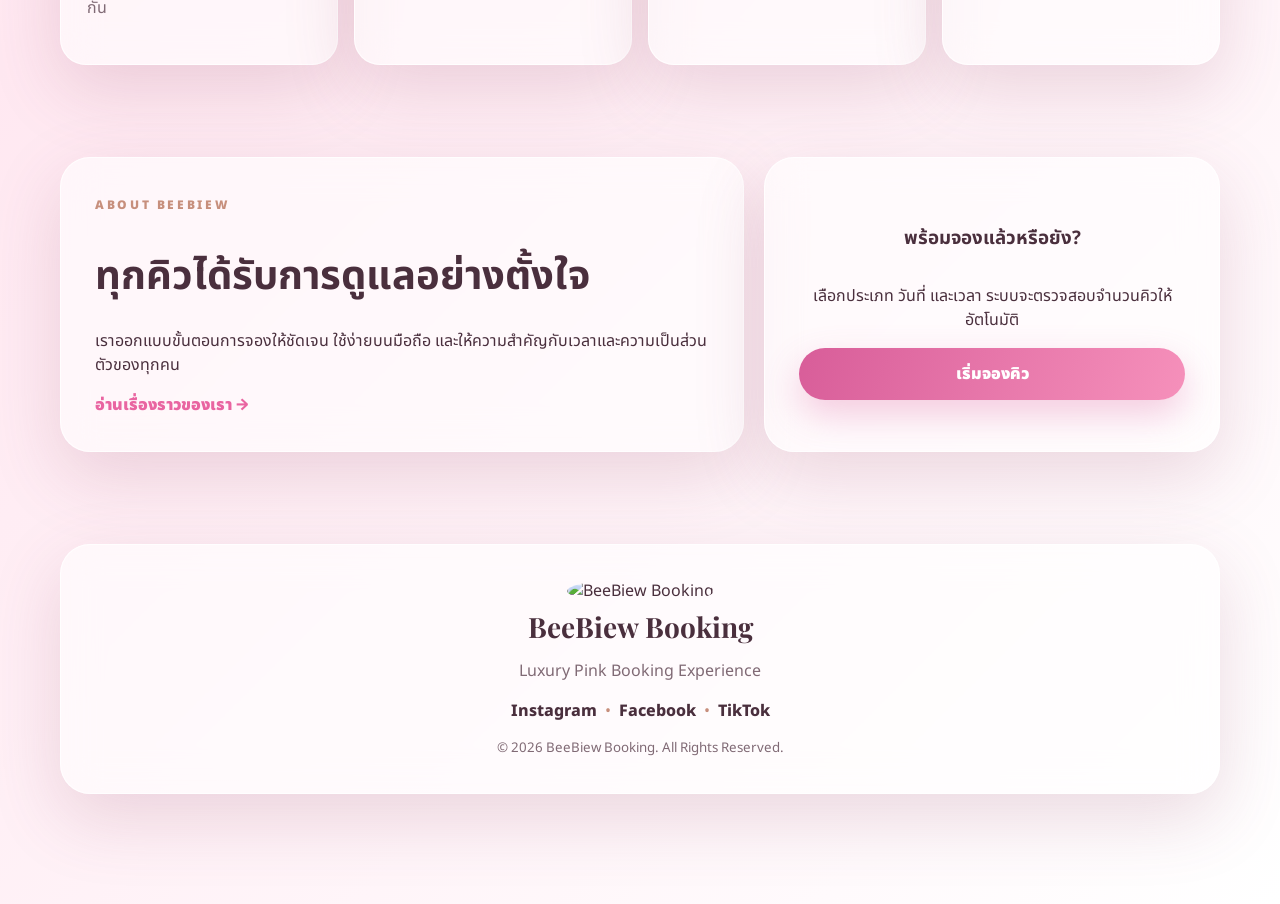
==== commit 6741b78c: "Upload new BeeBiew Booking" ====
--- a/index.html
+++ b/index.html
@@ -1,95 +1,78 @@
-<!doctype html>
-<html lang="th">
-<head>
-  <meta charset="utf-8" />
-  <meta name="viewport" content="width=device-width,initial-scale=1,viewport-fit=cover" />
-  <meta name="theme-color" content="#f6b8cf" />
-  <meta name="description" content="BeeBiew Booking — Luxury Pink booking experience" />
-  <title>BeeBiew Booking</title><link rel="icon" type="image/jpeg" href="[data-uri]">
-  <link rel="preconnect" href="https://fonts.googleapis.com">
-  <link rel="preconnect" href="https://fonts.gstatic.com" crossorigin>
-  <link href="https://fonts.googleapis.com/css2?family=DM+Sans:wght@400;500;600;700&family=Noto+Sans+Thai:wght@400;500;600;700&family=Playfair+Display:wght@600;700&display=swap" rel="stylesheet">
-  <link rel="stylesheet" href="style.css" />
-</head>
-<body>
-<!-- BeeBiew logo embedded for reliable Vercel/Safari rendering -->
-  <div class="aurora aurora-one"></div><div class="aurora aurora-two"></div><div class="sparkles" aria-hidden="true"></div>
-  <div class="progress" id="progress"></div>
+<!doctype html><html lang="th"><head>
+<meta charset="utf-8">
+<meta name="viewport" content="width=device-width,initial-scale=1,viewport-fit=cover">
+<meta name="theme-color" content="#f7bfd4">
+<meta name="description" content="BeeBiew Booking — Luxury Pink Premium booking experience">
+<link rel="preconnect" href="https://fonts.googleapis.com">
+<link rel="preconnect" href="https://fonts.gstatic.com" crossorigin>
+<link href="https://fonts.googleapis.com/css2?family=DM+Sans:wght@400;500;600;700;800&family=Noto+Sans+Thai:wght@400;500;600;700;800&family=Playfair+Display:wght@600;700;800&display=swap" rel="stylesheet">
+<link rel="stylesheet" href="style.css">
+<title>BeeBiew Booking Premium V3</title></head><body data-page="home">
+<div class="scroll-progress" id="scrollProgress"></div>
+<div class="aurora a1"></div><div class="aurora a2"></div><div class="sparkles"></div>
+<header class="topbar glass">
+  <a class="brand" href="index.html"><img src="assets/logo.png" alt="BeeBiew Booking"><span>BeeBiew</span></a>
+  <button class="menu-toggle" id="menuToggle" aria-label="เปิดเมนู">☰</button>
+  <nav id="mainNav">
+    <a href="index.html">หน้าหลัก</a><a href="about.html">เกี่ยวกับเรา</a>
+    <a href="booking.html">จองคิว</a><a href="status.html">ตรวจสอบการจอง</a>
+    <a href="admin.html">แอดมิน</a>
+  </nav>
+  <button class="theme-toggle" id="themeToggle" aria-label="สลับธีม">🌙</button>
+</header>
 
-  <header class="topbar glass">
-    <a class="brand-mini" href="#home"><img src="[data-uri]" alt="BeeBiew logo"><span>BeeBiew</span></a>
-    <nav>
-      <a href="tel:0646761581">📞 โทร</a>
-      <a href="#booking" data-pick="จองคิวให้ไปหา">💕 ไปหา</a>
-      <a href="#booking" data-pick="จองคิวไป Zinc">🍻 ZINC</a>
-      <a href="#booking" data-pick="จองคิวไป #">🍻 #</a>
-      <a href="#booking">📅 จองทั่วไป</a>
-    </nav>
-    <button id="themeToggle" class="icon-btn" aria-label="สลับธีม">🌙</button>
-  </header>
+<main>
+<section class="hero">
+  <div class="hero-overlay"></div>
+  <div class="hero-content reveal">
+    <div class="logo-orbit"><img class="hero-logo" src="assets/logo.png" alt="BeeBiew Booking logo"><img class="orbit-bee" src="assets/bee.svg" alt=""></div>
+    <span class="eyebrow">LUXURY PINK • PREMIUM BOOKING</span>
+    <h1>BeeBiew Booking</h1>
+    <p class="lead">จองกับ BeeBiew ได้ง่าย ๆ ในประสบการณ์ที่สวย หรู และเป็นส่วนตัว 💖</p>
+    <div class="hero-actions"><a class="btn primary shimmer ripple" href="booking.html">💗 จองคิวเลย</a><a class="btn ghost ripple" href="about.html">รู้จัก BeeBiew</a></div>
+    <div class="hero-badges"><span>✓ Mobile First</span><span>✓ จำกัด 2 คิว/วัน</span><span>✓ ตรวจสอบสถานะได้</span></div>
+  </div>
+</section>
 
-  <main>
-    <section id="home" class="hero reveal">
-      <div class="hero-card glass">
-        <img class="hero-logo" src="[data-uri]" alt="BeeBiew Booking logo" />
-        <span class="eyebrow">LUXURY PINK BOOKING</span>
-        <h1>BeeBiew Booking</h1>
-        <p>จองกับ BeeBiew ได้ง่าย ๆ 💖</p>
-        <div class="hero-actions">
-          <a class="btn btn-primary bounce" href="#booking">💗 จองคิวเลย</a>
-          <a class="btn btn-ghost" href="tel:0646761581">📞 โทร 064-676-1581</a>
-        </div>
-      </div>
-    </section>
+<section class="dashboard section reveal">
+  <div class="section-title"><span>DASHBOARD</span><h2>ภาพรวมการจองวันนี้</h2><p>ข้อมูลอัปเดตอัตโนมัติจากรายการจองในอุปกรณ์นี้</p></div>
+  <div class="stats-grid">
+    <article class="stat glass"><i>✅</i><strong class="counter" id="todayBooked">0</strong><span>จองแล้ววันนี้</span></article>
+    <article class="stat glass"><i>⏰</i><strong class="counter" id="todayRemaining">2</strong><span>คิวคงเหลือ</span></article>
+    <article class="stat glass"><i>📊</i><strong class="counter" id="allBookings">0</strong><span>คำขอทั้งหมด</span></article>
+    <article class="stat glass"><i>🕘</i><strong>09–20</strong><span>เวลาทำการ</span></article>
+  </div>
+</section>
 
-    <section class="summary reveal" aria-label="สรุปคิว">
-      <article class="summary-card glass"><div>✅</div><strong id="bookedToday">0</strong><span>จองแล้ววันนี้</span></article>
-      <article class="summary-card glass"><div>⏰</div><strong id="remainingToday">2</strong><span>คิวคงเหลือ</span></article>
-      <article class="summary-card glass"><div>💖</div><strong>2</strong><span>รับเพียง 2 คิว/วัน</span></article>
-    </section>
+<section class="section reveal">
+  <div class="section-title"><span>PREMIUM EXPERIENCE</span><h2>เลือกการจองที่ใช่สำหรับคุณ</h2></div>
+  <div class="service-grid">
+    <a class="service glass" href="booking.html?type=จองคิวเที่ยว"><b>✈️</b><h3>จองคิวเที่ยว</h3><p>ออกไปสร้างความทรงจำดี ๆ ด้วยกัน</p></a>
+    <a class="service glass" href="booking.html?type=จองคิวกินข้าว"><b>🍽️</b><h3>จองคิวกินข้าว</h3><p>มื้อพิเศษในบรรยากาศที่คุณเลือก</p></a>
+    <a class="service glass" href="booking.html?type=จองคิวให้ไปหา"><b>🚗</b><h3>จองให้ไปหา</h3><p>ระบุสถานที่และรายละเอียดได้ทันที</p></a>
+    <a class="service glass" href="booking.html?type=จองคิวไป Zinc"><b>🍻</b><h3>จองไป ZINC</h3><p>เลือกวันและเวลา แล้วรอการยืนยัน</p></a>
+  </div>
+</section>
 
-    <section class="section reveal">
-      <div class="section-heading"><span>CHOOSE YOUR DATE</span><h2>ประเภทการจอง</h2><p>แตะการ์ดที่ต้องการ ระบบจะเลือกให้โดยอัตโนมัติ</p></div>
-      <div class="booking-types" id="bookingTypes">
-        <button class="type-card glass" data-type="จองคิวเที่ยว"><b>✈️</b><span>จองคิวเที่ยว</span><i>✓</i></button>
-        <button class="type-card glass" data-type="จองคิวกินข้าว"><b>🍽️</b><span>จองคิวกินข้าว</span><i>✓</i></button>
-        <button class="type-card glass" data-type="จองคิวให้ไปหา"><b>🚗</b><span>จองคิวให้ไปหา</span><i>✓</i></button>
-        <button class="type-card glass" data-type="จองคิวมาที่ห้อง"><b>🏠</b><span>จองคิวมาที่ห้อง</span><i>✓</i></button>
-        <button class="type-card glass" data-type="จองคิวไป Zinc"><b>🍻</b><span>จองคิวไป Zinc</span><i>✓</i></button>
-        <button class="type-card glass" data-type="จองคิวไป #"><b>🍻</b><span>จองคิวไป #</span><i>✓</i></button>
-        <button class="type-card glass" data-type="จองคิวดูหนัง"><b>🎬</b><span>จองคิวดูหนัง</span><i>✓</i></button>
-        <button class="type-card glass" data-type="จองคิวอื่น ๆ"><b>🎁</b><span>จองคิวอื่น ๆ</span><i>✓</i></button>
-      </div>
-    </section>
-
-    <section id="booking" class="section reveal">
-      <div class="section-heading"><span>BOOKING FORM</span><h2>ส่งคำขอจอง</h2><p>เปิดจองทุกวัน เวลา 09:00–20:00 น.</p></div>
-      <form id="bookingForm" class="booking-form glass">
-        <div class="form-grid">
-          <label>ชื่อผู้จอง<input required name="name" autocomplete="name" placeholder="กรอกชื่อของคุณ"></label>
-          <label>เบอร์โทรศัพท์<input required name="phone" inputmode="tel" pattern="[0-9]{9,10}" placeholder="เช่น 0812345678"></label>
-          <label>วันที่<input required id="date" name="date" type="date"></label>
-          <label>เวลา<select required id="time" name="time"><option value="">เลือกเวลา</option></select></label>
-          <label>ประเภทการจอง<select required id="type" name="type"><option value="">เลือกประเภทการจอง</option></select></label>
-          <label>สถานที่นัดหมาย<input name="location" placeholder="ถ้ามี"></label>
-          <label class="full">รายละเอียดเพิ่มเติม<textarea name="details" rows="4" placeholder="บอกรายละเอียดเพิ่มเติมได้ที่นี่"></textarea></label>
-        </div>
-        <div id="capacityMessage" class="capacity-message" role="status"></div>
-        <button class="btn btn-primary submit-btn bounce" type="submit">💖 ส่งคำขอจอง</button>
-      </form>
-    </section>
-
-    <section class="section reveal two-col">
-      <article class="glass rules"><div class="section-heading align-left"><span>BOOKING POLICY</span><h2>📌 กฎการจอง</h2></div>
-        <ul><li>🕘 เปิดให้จองทุกวัน เวลา 09:00–20:00 น.</li><li>💗 รับเพียง 2 คิวต่อวัน</li><li>⏰ กรุณามาตรงเวลาตามเวลาที่จอง</li><li>🔄 เลื่อนหรือยกเลิก กรุณาแจ้งล่วงหน้าอย่างน้อย 24 ชั่วโมง</li><li>❗ หากไม่มาตามนัดหรือยกเลิกกะทันหันโดยไม่แจ้ง BeeBiew Booking ขอสงวนสิทธิ์ปฏิเสธการรับจองครั้งต่อไป</li><li>💌 การจองสมบูรณ์เมื่อได้รับการยืนยันจาก BeeBiew Booking เท่านั้น</li></ul>
-      </article>
-      <article class="glass contact"><span class="eyebrow">CONTACT</span><h2>BeeBiew Booking</h2><p>พร้อมรับคำขอจองทุกวัน</p><a class="phone" href="tel:0646761581">📞 064-676-1581</a><div class="hero-actions"><a class="btn btn-primary bounce" href="tel:0646761581">โทรเลย</a><a class="btn btn-ghost" href="#booking">จองคิวเลย</a></div></article>
-    </section>
-  </main>
-
-  <footer class="footer glass"><img src="[data-uri]" alt="BeeBiew"><h3>BeeBiew Booking</h3><p>© 2026 All Rights Reserved</p><div><a href="#">Instagram</a><span>•</span><a href="#">Facebook</a><span>•</span><a href="#">TikTok</a></div></footer>
-  <nav class="mobile-nav glass"><a href="tel:0646761581">📞<span>โทร</span></a><a class="primary" href="#booking">💗<span>จองคิว</span></a><a href="#booking">📅<span>ทั่วไป</span></a></nav>
-
-  <dialog id="successModal"><div class="modal-content"><div class="success-icon">✓</div><h2>ส่งคำขอจองแล้ว</h2><p id="successText">BeeBiew จะติดต่อกลับเพื่อยืนยันคิวค่ะ 💖</p><button class="btn btn-primary" id="closeModal">ปิด</button></div></dialog>
-  <script src="script.js"></script>
-</body></html>
+<section class="section split reveal">
+  <article class="story-card glass"><span class="eyebrow">ABOUT BEEBIEW</span><h2>ทุกคิวได้รับการดูแลอย่างตั้งใจ</h2><p>เราออกแบบขั้นตอนการจองให้ชัดเจน ใช้ง่ายบนมือถือ และให้ความสำคัญกับเวลาและความเป็นส่วนตัวของทุกคน</p><a class="text-link" href="about.html">อ่านเรื่องราวของเรา →</a></article>
+  <article class="quick-card glass"><h3>พร้อมจองแล้วหรือยัง?</h3><p>เลือกประเภท วันที่ และเวลา ระบบจะตรวจสอบจำนวนคิวให้อัตโนมัติ</p><a class="btn primary shimmer ripple" href="booking.html">เริ่มจองคิว</a></article>
+</section>
+</main>
+<footer class="footer glass">
+  <img src="assets/logo.png" alt="BeeBiew Booking">
+  <h3>BeeBiew Booking</h3>
+  <p>Luxury Pink Booking Experience</p>
+  <div class="socials"><a href="#" aria-label="Instagram">Instagram</a><span>•</span><a href="#" aria-label="Facebook">Facebook</a><span>•</span><a href="#" aria-label="TikTok">TikTok</a></div>
+  <small>© 2026 BeeBiew Booking. All Rights Reserved.</small>
+</footer>
+<nav class="mobile-nav glass">
+  <a href="tel:0646761581"><b>📞</b><span>โทร</span></a>
+  <a href="booking.html" class="primary"><b>💗</b><span>จองคิว</span></a>
+  <a href="https://line.me/" target="_blank" rel="noopener"><b>💬</b><span>LINE</span></a>
+  <a href="status.html"><b>🔎</b><span>สถานะ</span></a>
+</nav>
+<a class="floating-call" href="tel:0646761581" aria-label="โทรหา BeeBiew">📞</a>
+<a class="floating-line" href="https://line.me/" target="_blank" rel="noopener" aria-label="LINE">LINE</a>
+<script src="script.js"></script>
+</body></html>
--- a/style.css
+++ b/style.css
@@ -0,0 +1,20 @@
+
+:root{--pink:#e965a1;--pink2:#ffb4d2;--rose:#c78f7c;--gold:#d3a25f;--ink:#4a2f3d;--muted:#806a75;--glass:rgba(255,255,255,.58);--line:rgba(255,255,255,.78);--shadow:0 24px 70px rgba(145,66,101,.18)}
+*{box-sizing:border-box}html{scroll-behavior:smooth}body{margin:0;min-height:100vh;overflow-x:hidden;color:var(--ink);font-family:"Noto Sans Thai","DM Sans",sans-serif;background:linear-gradient(135deg,#fff8fb,#ffe8f1 44%,#fff);transition:.3s}
+body.dark{--ink:#ffedf7;--muted:#d8c4ce;--glass:rgba(54,27,43,.62);--line:rgba(255,255,255,.12);background:linear-gradient(135deg,#21131b,#3b1e2d 45%,#1c1118)}
+a{color:inherit}.aurora{position:fixed;z-index:-3;border-radius:50%;filter:blur(55px);opacity:.58;animation:drift 14s ease-in-out infinite}.a1{width:540px;height:540px;background:#ffacd0;top:-190px;left:-170px}.a2{width:500px;height:500px;background:#f5d1b5;right:-190px;bottom:-150px;animation-delay:-6s}.sparkles{position:fixed;inset:0;z-index:-2;pointer-events:none;background-image:radial-gradient(circle at 20% 20%,rgba(255,255,255,.9) 0 2px,transparent 3px),radial-gradient(circle at 78% 30%,rgba(255,255,255,.8) 0 1px,transparent 2px),radial-gradient(circle at 62% 82%,rgba(255,255,255,.85) 0 2px,transparent 3px);background-size:230px 230px;animation:twinkle 7s linear infinite}
+.glass{background:var(--glass);border:1px solid var(--line);backdrop-filter:blur(18px);-webkit-backdrop-filter:blur(18px);box-shadow:var(--shadow)}.scroll-progress{position:fixed;z-index:100;top:0;left:0;height:3px;width:0;background:linear-gradient(90deg,var(--pink),var(--gold))}
+.topbar{position:fixed;z-index:80;top:14px;left:50%;transform:translateX(-50%);width:min(1180px,calc(100% - 24px));height:68px;border-radius:24px;padding:10px 14px;display:flex;align-items:center;justify-content:space-between}.brand{display:flex;align-items:center;gap:10px;text-decoration:none;font-weight:900}.brand img{width:46px;height:46px;border-radius:50%;object-fit:cover;border:2px solid white}.topbar nav{display:flex;gap:6px}.topbar nav a{text-decoration:none;font-size:13px;font-weight:700;padding:10px 12px;border-radius:13px}.topbar nav a:hover{background:rgba(255,255,255,.45)}.theme-toggle,.menu-toggle{border:0;border-radius:13px;width:42px;height:42px;background:rgba(255,255,255,.55);cursor:pointer}.menu-toggle{display:none}
+.hero{position:relative;min-height:100svh;display:grid;place-items:center;text-align:center;padding:110px 18px 60px;background:url("assets/hero-bg.webp") center/cover fixed;overflow:hidden}.hero-overlay{position:absolute;inset:0;background:linear-gradient(135deg,rgba(255,245,250,.8),rgba(255,211,229,.6),rgba(255,255,255,.78));backdrop-filter:blur(4px)}.hero-content{position:relative;z-index:1;width:min(900px,100%)}.logo-orbit{position:relative;width:260px;height:260px;margin:auto}.hero-logo{width:100%;height:100%;object-fit:cover;border-radius:50%;border:6px solid rgba(255,255,255,.92);box-shadow:0 30px 75px rgba(121,50,82,.3);animation:float 4s ease-in-out infinite}.orbit-bee{position:absolute;width:74px;right:-18px;top:18px;filter:drop-shadow(0 12px 16px rgba(118,55,82,.24));animation:orbit 7s ease-in-out infinite}.eyebrow,.section-title>span{font-size:12px;letter-spacing:.22em;font-weight:900;color:var(--rose)}h1,h2,h3{line-height:1.15}h1{font-family:"Playfair Display","Noto Sans Thai",serif;font-size:clamp(46px,8vw,88px);margin:18px 0;background:linear-gradient(90deg,#aa597c,#e776aa,#b9875e);-webkit-background-clip:text;color:transparent}.lead{font-size:clamp(18px,3vw,25px);color:#6d5060;max-width:720px;margin:0 auto}.hero-actions{display:flex;justify-content:center;flex-wrap:wrap;gap:12px;margin-top:28px}.btn{border:0;border-radius:999px;padding:14px 24px;font:inherit;font-weight:900;text-decoration:none;display:inline-flex;align-items:center;justify-content:center;cursor:pointer;transition:.2s transform,.2s box-shadow}.primary{color:#fff;background:linear-gradient(110deg,#d85d99,#f58fba,#c89468);background-size:200% auto;box-shadow:0 15px 36px rgba(217,91,151,.3)}.ghost{background:rgba(255,255,255,.58);border:1px solid var(--line)}.shimmer{animation:shimmer 4s linear infinite}.btn:hover{transform:translateY(-3px) scale(1.025)}.btn:active{transform:scale(.93)}.hero-badges{display:flex;flex-wrap:wrap;justify-content:center;gap:8px;margin-top:23px}.hero-badges span{font-size:12px;font-weight:800;padding:8px 12px;border-radius:999px;background:rgba(255,255,255,.55);border:1px solid rgba(255,255,255,.76)}
+.section{width:min(1160px,calc(100% - 32px));margin:0 auto 92px}.dashboard{margin-top:-42px;position:relative;z-index:3}.section-title{text-align:center;margin-bottom:28px}.section-title.left{text-align:left}.section-title h1,.section-title h2{font-family:"Playfair Display","Noto Sans Thai",serif;font-size:clamp(34px,5vw,56px);margin:9px}.section-title p{color:var(--muted)}.stats-grid{display:grid;grid-template-columns:repeat(4,1fr);gap:16px}.stat{border-radius:25px;padding:25px;text-align:center;transition:.25s}.stat:hover{transform:translateY(-6px)}.stat i{font-style:normal;font-size:28px}.stat strong{display:block;font-size:36px;margin:7px}.stat span{color:var(--muted);font-weight:800}
+.service-grid,.feature-grid{display:grid;grid-template-columns:repeat(4,1fr);gap:16px}.service,.feature-grid article{border-radius:26px;padding:26px;text-decoration:none;transition:.25s}.service:hover,.feature-grid article:hover{transform:translateY(-7px) rotate(-.4deg)}.service b{font-size:38px}.service h3,.feature-grid h3{font-size:20px;margin:14px 0 8px}.service p,.feature-grid p,.prose p{color:var(--muted);line-height:1.8}.split{display:grid;grid-template-columns:1.2fr .8fr;gap:20px}.story-card,.quick-card{border-radius:30px;padding:34px}.story-card h2{font-family:"Playfair Display","Noto Sans Thai",serif;font-size:40px}.quick-card{display:flex;flex-direction:column;justify-content:center;text-align:center}.text-link{font-weight:900;color:var(--pink);text-decoration:none}
+.page-main{padding-top:120px}.page-hero{width:min(1080px,calc(100% - 32px));margin:0 auto 85px;display:grid;grid-template-columns:360px 1fr;gap:48px;align-items:center}.page-hero img{width:100%;border-radius:50%;box-shadow:var(--shadow)}.page-hero p{font-size:20px;color:var(--muted)}.prose{border-radius:30px;padding:34px}.steps{display:grid;grid-template-columns:repeat(3,1fr);gap:18px}.steps article{border-radius:28px;padding:30px}.steps b{font-family:"Playfair Display",serif;font-size:46px;color:var(--pink)}
+.booking-layout{display:grid;grid-template-columns:1fr 340px;gap:24px}.type-picker{display:grid;grid-template-columns:repeat(4,1fr);gap:10px;margin-bottom:16px}.type-picker button{position:relative;border:1px solid rgba(196,119,153,.2);border-radius:17px;padding:14px 10px;background:rgba(255,255,255,.55);font:inherit;font-weight:800;color:var(--ink);cursor:pointer}.type-picker button i{display:none;position:absolute;right:7px;top:6px;font-style:normal}.type-picker button.active{color:#fff;background:linear-gradient(135deg,#df659e,#f5a1c3)}.type-picker button.active i{display:block}.booking-form{border-radius:30px;padding:30px}.form-grid{display:grid;grid-template-columns:repeat(2,1fr);gap:18px}.form-grid label,.status-form label{font-size:14px;font-weight:800}.form-grid input,.form-grid select,.form-grid textarea,.status-form input,.admin-login input,.admin-toolbar input,.admin-toolbar select{width:100%;margin-top:8px;border:1px solid rgba(183,123,151,.24);border-radius:16px;background:rgba(255,255,255,.7);padding:14px 15px;font:inherit;color:#4a2f3d;outline:none}.form-grid input:focus,.form-grid select:focus,.form-grid textarea:focus{border-color:#e57bad;box-shadow:0 0 0 4px rgba(229,123,173,.14)}.full{grid-column:1/-1}.capacity{min-height:28px;margin-top:14px;text-align:center;font-weight:900;color:#bd3868}.submit{width:100%;margin-top:10px}.booking-aside{height:max-content;position:sticky;top:100px;border-radius:30px;padding:26px}.booking-aside img{width:130px;border-radius:50%;display:block;margin:auto}.booking-aside h3{text-align:center;font-size:24px}.booking-aside ul{padding:0;list-style:none;display:grid;gap:14px;line-height:1.7}
+.narrow{max-width:760px}.status-form{border-radius:28px;padding:28px;display:grid;gap:16px}.status-card{margin-top:20px;border-radius:28px;padding:28px}.status-pill{display:inline-block;padding:8px 13px;border-radius:999px;font-weight:900}.pending{background:#fff1c5;color:#8c6811}.approved{background:#d8f8e2;color:#1f7140}.rejected{background:#ffdce5;color:#a63256}
+.admin-login{max-width:480px;margin:auto;border-radius:28px;padding:30px;text-align:center}.admin-login input{margin:15px 0}.admin-login small{display:block;margin-top:14px;color:var(--muted)}.admin-stats{margin-bottom:20px}.admin-toolbar{border-radius:24px;padding:16px;display:grid;grid-template-columns:1fr 200px auto;gap:12px}.admin-toolbar input,.admin-toolbar select{margin:0}.admin-list{display:grid;gap:14px;margin-top:18px}.admin-card{border-radius:24px;padding:22px}.admin-card-top{display:flex;justify-content:space-between;gap:15px;align-items:flex-start}.admin-actions{display:flex;gap:8px;flex-wrap:wrap;margin-top:16px}.small-btn{border:0;padding:9px 13px;border-radius:12px;font-weight:800;cursor:pointer}.approve{background:#d8f8e2;color:#1f7140}.reject{background:#ffdce5;color:#a63256}.delete{background:#eee;color:#555}
+dialog{border:0;padding:0;background:transparent}dialog::backdrop{background:rgba(48,22,35,.58);backdrop-filter:blur(6px)}.modal-card{width:min(480px,calc(100vw - 28px));background:#fff7fb;color:#4a2f3d;border-radius:28px;padding:30px;box-shadow:0 30px 90px rgba(0,0,0,.24)}.modal-actions{display:flex;justify-content:flex-end;gap:10px;margin-top:20px}.success{text-align:center}.success-check{width:76px;height:76px;margin:auto;border-radius:50%;display:grid;place-items:center;color:#fff;background:linear-gradient(145deg,#e769a2,#d4a260);font-size:40px;font-weight:900}
+.footer{width:min(1160px,calc(100% - 32px));margin:20px auto 110px;border-radius:30px;padding:34px;text-align:center}.footer img{width:82px;border-radius:50%}.footer h3{font-family:"Playfair Display",serif;font-size:28px;margin:8px}.footer p,.footer small{color:var(--muted)}.socials{margin:12px}.socials a{text-decoration:none;font-weight:800}.socials span{margin:0 8px;color:var(--rose)}.mobile-nav{display:none}.floating-call,.floating-line{position:fixed;z-index:70;right:18px;width:52px;height:52px;border-radius:50%;display:grid;place-items:center;text-decoration:none;color:white;font-weight:900;box-shadow:0 14px 30px rgba(91,41,63,.25)}.floating-call{bottom:88px;background:linear-gradient(145deg,#e665a0,#d29b63)}.floating-line{bottom:28px;background:#28c75a;font-size:11px}
+.reveal{opacity:0;transform:translateY(30px);transition:.8s}.reveal.visible{opacity:1;transform:none}
+@keyframes drift{50%{transform:translate(80px,55px) scale(1.12)}}@keyframes twinkle{50%{opacity:.42}}@keyframes float{50%{transform:translateY(-10px) rotate(1deg)}}@keyframes orbit{50%{transform:translate(16px,20px) rotate(12deg)}}@keyframes shimmer{to{background-position:200% center}}
+@media(max-width:920px){.topbar nav{position:absolute;top:76px;left:0;right:0;display:none;flex-direction:column;padding:12px;border-radius:20px;background:rgba(255,245,250,.96);box-shadow:var(--shadow)}.topbar nav.open{display:flex}.menu-toggle{display:block}.stats-grid,.service-grid,.feature-grid{grid-template-columns:repeat(2,1fr)}.split,.booking-layout,.page-hero{grid-template-columns:1fr}.page-hero{text-align:center}.page-hero img{width:min(360px,80vw);margin:auto}.booking-aside{position:static}.steps{grid-template-columns:1fr}.type-picker{grid-template-columns:repeat(2,1fr)}.admin-toolbar{grid-template-columns:1fr}.mobile-nav{position:fixed;z-index:75;bottom:10px;left:50%;transform:translateX(-50%);width:min(500px,calc(100% - 20px));display:flex;justify-content:space-around;border-radius:22px;padding:8px}.mobile-nav a{display:flex;flex-direction:column;align-items:center;text-decoration:none;min-width:65px}.mobile-nav b{font-size:18px}.mobile-nav span{font-size:10px;font-weight:800}.mobile-nav .primary{border-radius:16px;padding:6px 14px}.floating-call,.floating-line{display:none}}
+@media(max-width:560px){.logo-orbit{width:220px;height:220px}.dashboard{margin-top:-18px}.stats-grid,.service-grid,.feature-grid{grid-template-columns:1fr}.form-grid{grid-template-columns:1fr}.full{grid-column:auto}.booking-form{padding:21px}.section{margin-bottom:66px}.story-card h2{font-size:32px}.hero{background-attachment:scroll}.admin-card-top{flex-direction:column}}
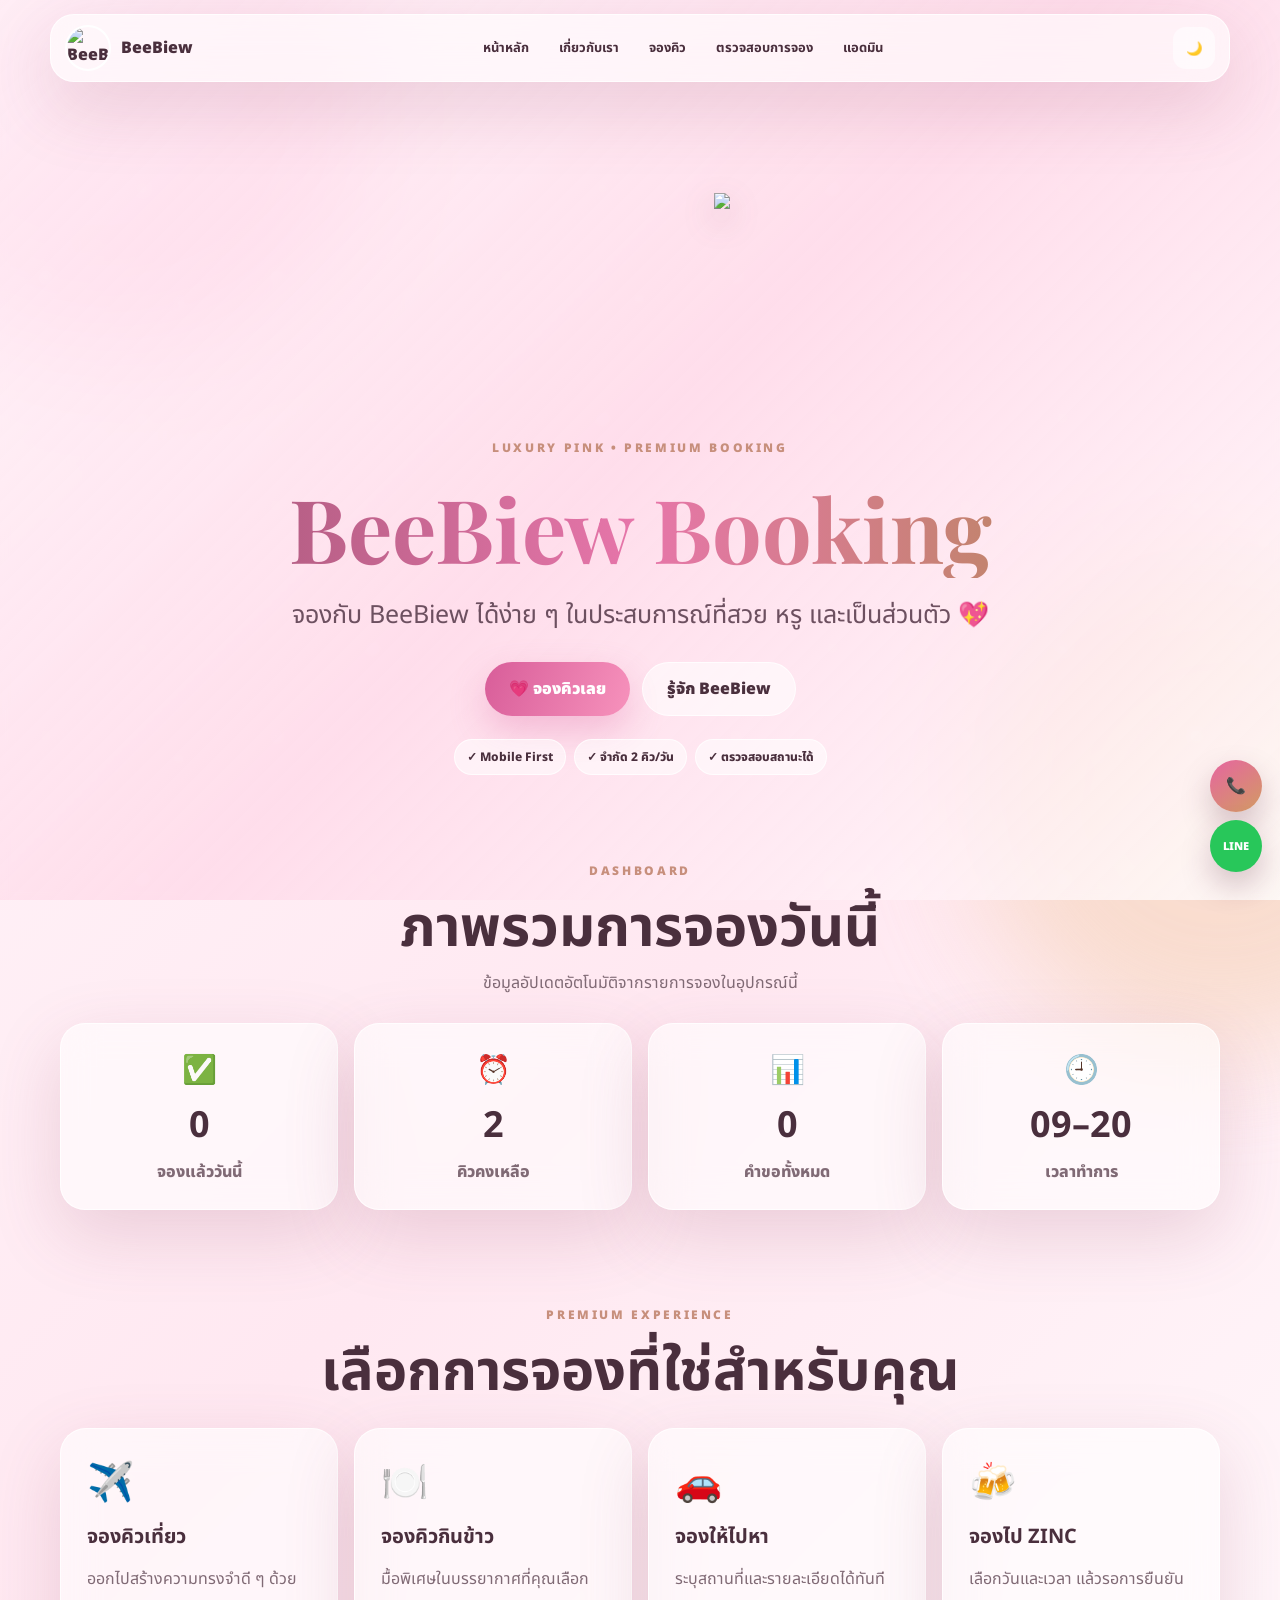
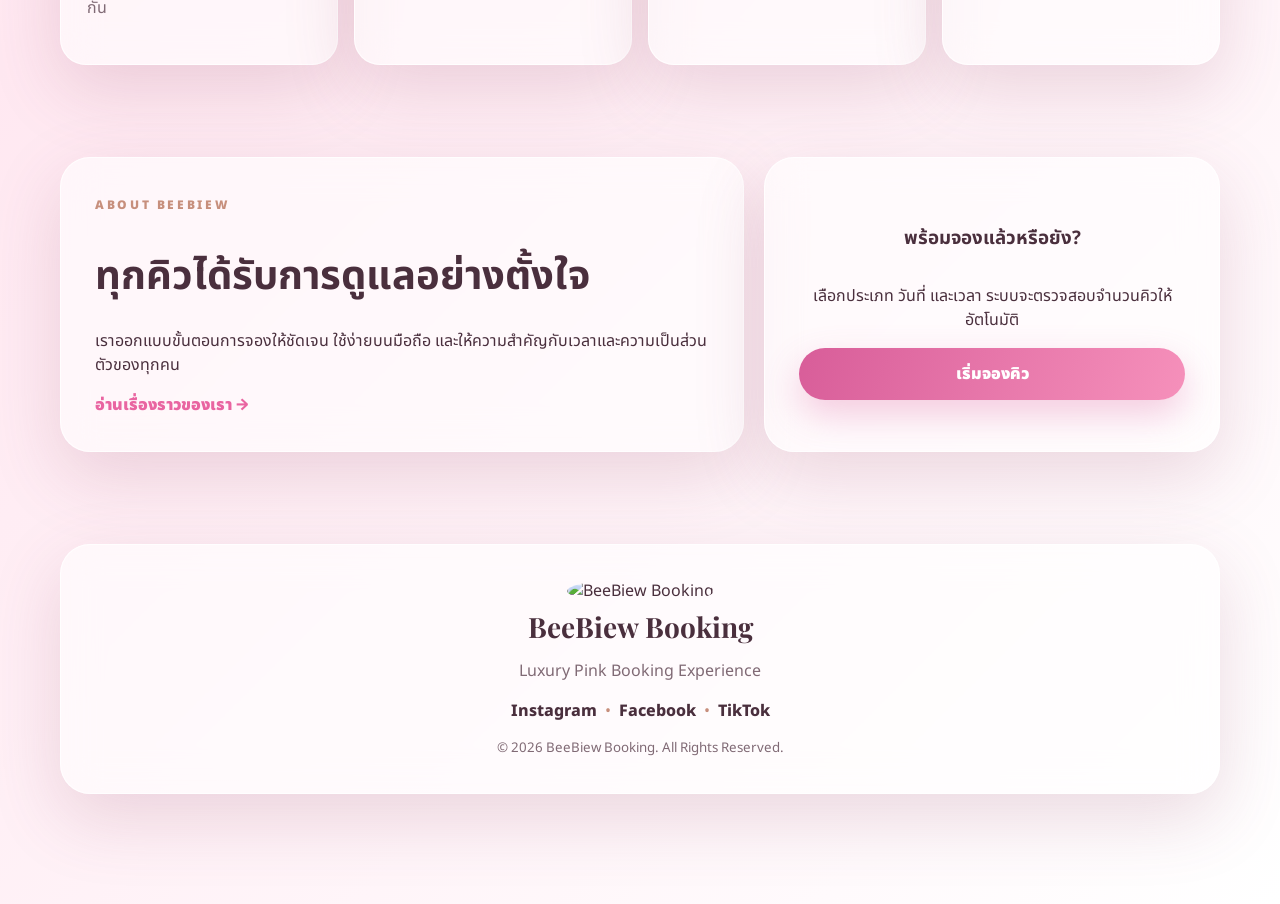
==== commit 846ec724: "Update index.html" ====
--- a/index.html
+++ b/index.html
@@ -11,7 +11,7 @@
 <div class="scroll-progress" id="scrollProgress"></div>
 <div class="aurora a1"></div><div class="aurora a2"></div><div class="sparkles"></div>
 <header class="topbar glass">
-  <a class="brand" href="index.html"><img src="assets/logo.png" alt="BeeBiew Booking"><span>BeeBiew</span></a>
+  <a class="brand" href="index.html"><img src=/logo.png" alt="BeeBiew Booking"><span>BeeBiew</span></a>
   <button class="menu-toggle" id="menuToggle" aria-label="เปิดเมนู">☰</button>
   <nav id="mainNav">
     <a href="index.html">หน้าหลัก</a><a href="about.html">เกี่ยวกับเรา</a>
@@ -25,7 +25,7 @@
 <section class="hero">
   <div class="hero-overlay"></div>
   <div class="hero-content reveal">
-    <div class="logo-orbit"><img class="hero-logo" src="assets/logo.png" alt="BeeBiew Booking logo"><img class="orbit-bee" src="assets/bee.svg" alt=""></div>
+    <div class="logo-orbit"><class="hero-logo" src=/logo.png" alt="BeeBiew Booking logo"><img class="orbit-bee" src="alt=""></div>
     <span class="eyebrow">LUXURY PINK • PREMIUM BOOKING</span>
     <h1>BeeBiew Booking</h1>
     <p class="lead">จองกับ BeeBiew ได้ง่าย ๆ ในประสบการณ์ที่สวย หรู และเป็นส่วนตัว 💖</p>
@@ -75,4 +75,4 @@
 <a class="floating-call" href="tel:0646761581" aria-label="โทรหา BeeBiew">📞</a>
 <a class="floating-line" href="https://line.me/" target="_blank" rel="noopener" aria-label="LINE">LINE</a>
 <script src="script.js"></script>
-</body></html>+</body></html>
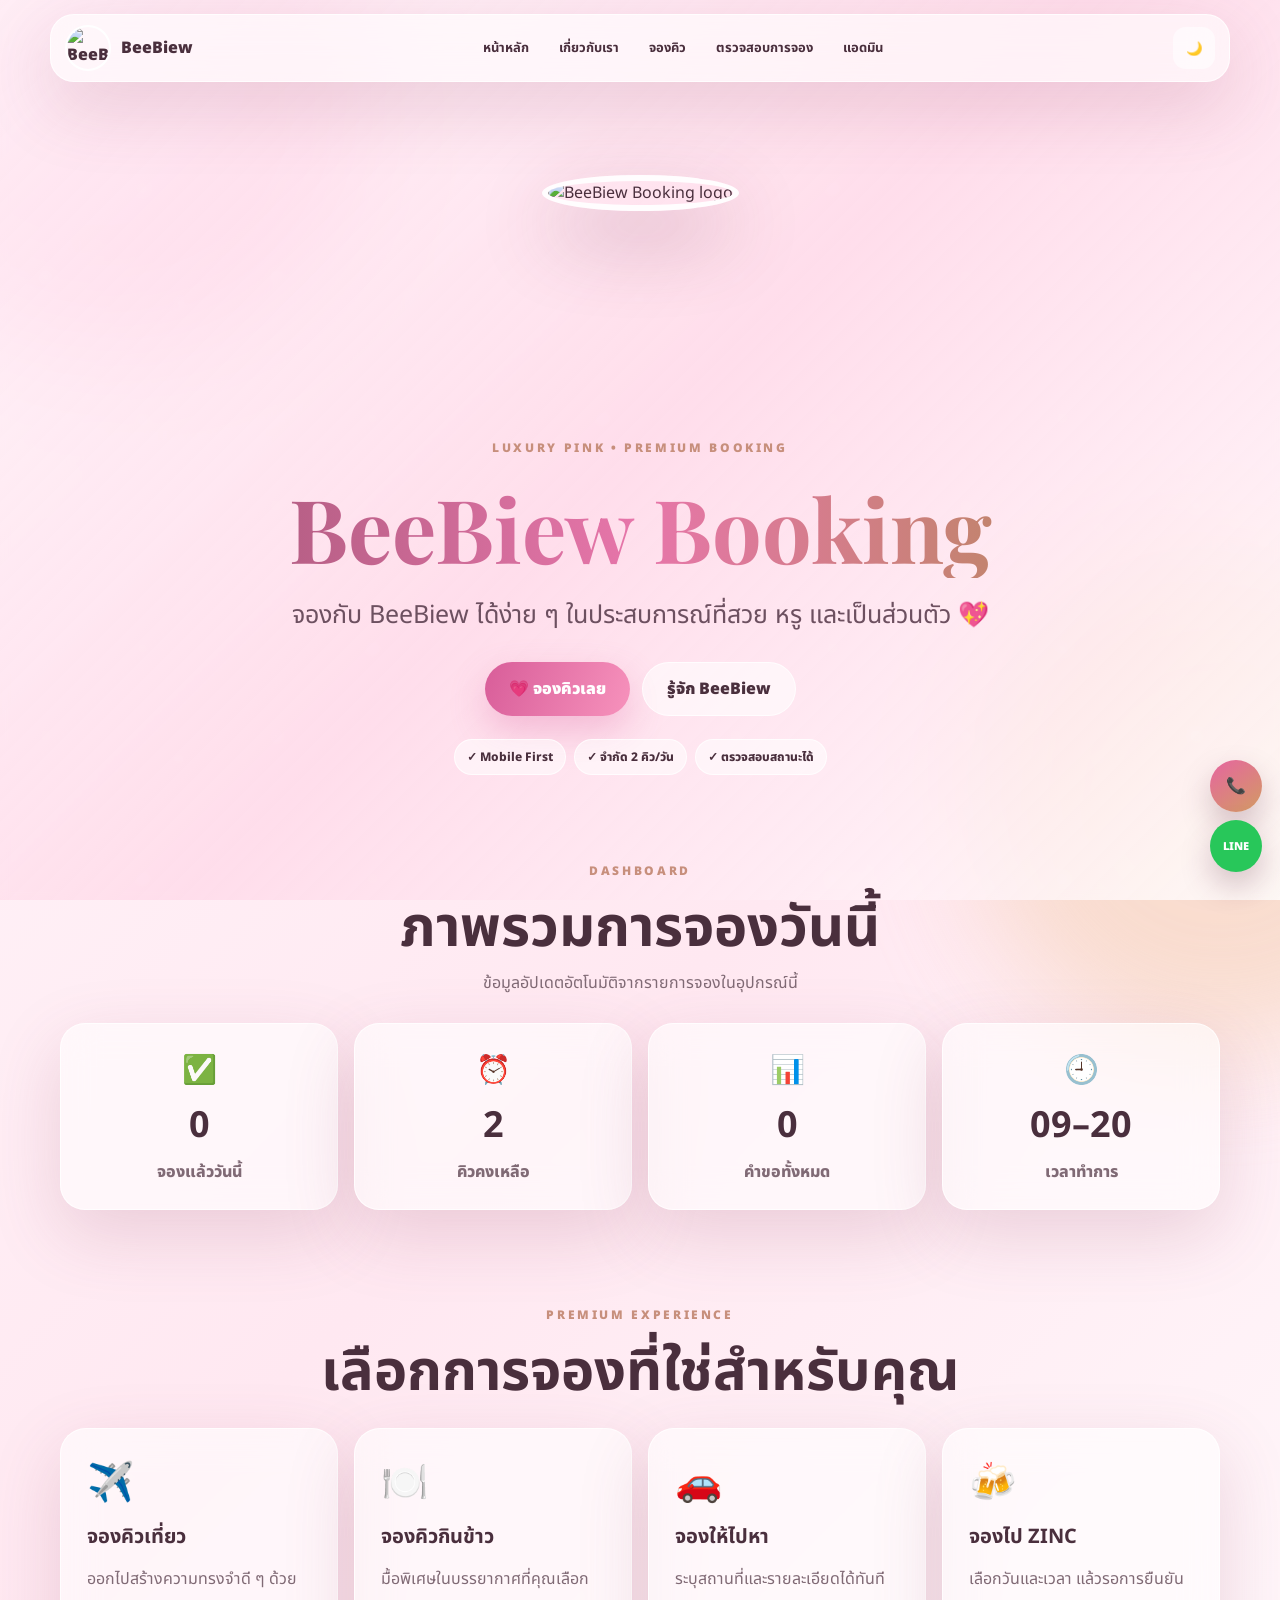
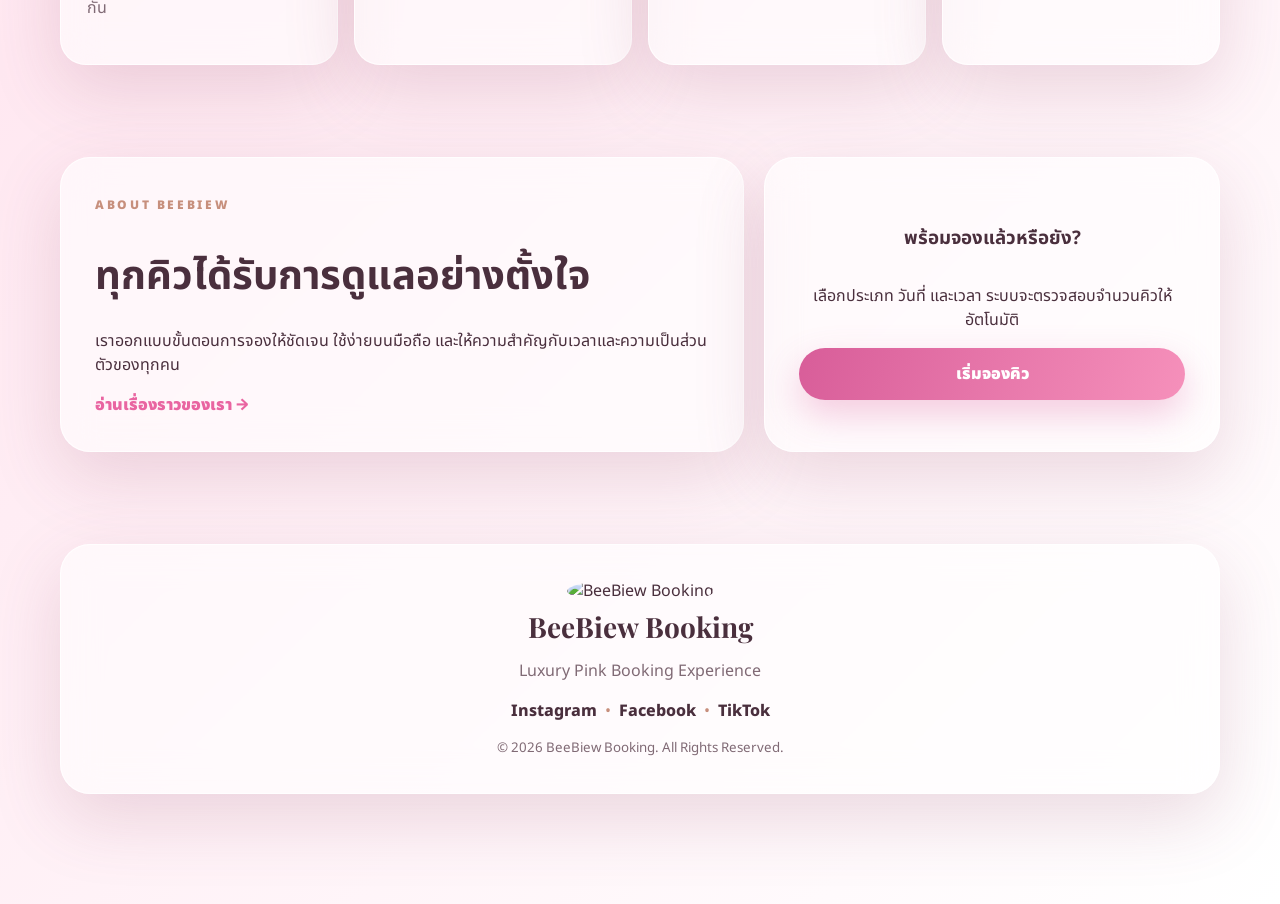
==== commit d02fecaa: "Add files via upload" ====
--- a/index.html
+++ b/index.html
@@ -11,7 +11,7 @@
 <div class="scroll-progress" id="scrollProgress"></div>
 <div class="aurora a1"></div><div class="aurora a2"></div><div class="sparkles"></div>
 <header class="topbar glass">
-  <a class="brand" href="index.html"><img src=/logo.png" alt="BeeBiew Booking"><span>BeeBiew</span></a>
+  <a class="brand" href="index.html"><img src="assets/logo.png" alt="BeeBiew Booking"><span>BeeBiew</span></a>
   <button class="menu-toggle" id="menuToggle" aria-label="เปิดเมนู">☰</button>
   <nav id="mainNav">
     <a href="index.html">หน้าหลัก</a><a href="about.html">เกี่ยวกับเรา</a>
@@ -25,7 +25,7 @@
 <section class="hero">
   <div class="hero-overlay"></div>
   <div class="hero-content reveal">
-    <div class="logo-orbit"><class="hero-logo" src=/logo.png" alt="BeeBiew Booking logo"><img class="orbit-bee" src="alt=""></div>
+    <div class="logo-orbit"><img class="hero-logo" src="assets/logo.png" alt="BeeBiew Booking logo"><img class="orbit-bee" src="assets/bee.svg" alt=""></div>
     <span class="eyebrow">LUXURY PINK • PREMIUM BOOKING</span>
     <h1>BeeBiew Booking</h1>
     <p class="lead">จองกับ BeeBiew ได้ง่าย ๆ ในประสบการณ์ที่สวย หรู และเป็นส่วนตัว 💖</p>
@@ -74,5 +74,5 @@
 </nav>
 <a class="floating-call" href="tel:0646761581" aria-label="โทรหา BeeBiew">📞</a>
 <a class="floating-line" href="https://line.me/" target="_blank" rel="noopener" aria-label="LINE">LINE</a>
-<script src="script.js"></script>
-</body></html>
+<script src="config.js"></script><script src="https://cdn.jsdelivr.net/npm/@supabase/supabase-js@2"></script><script src="script.js"></script>
+</body></html>
